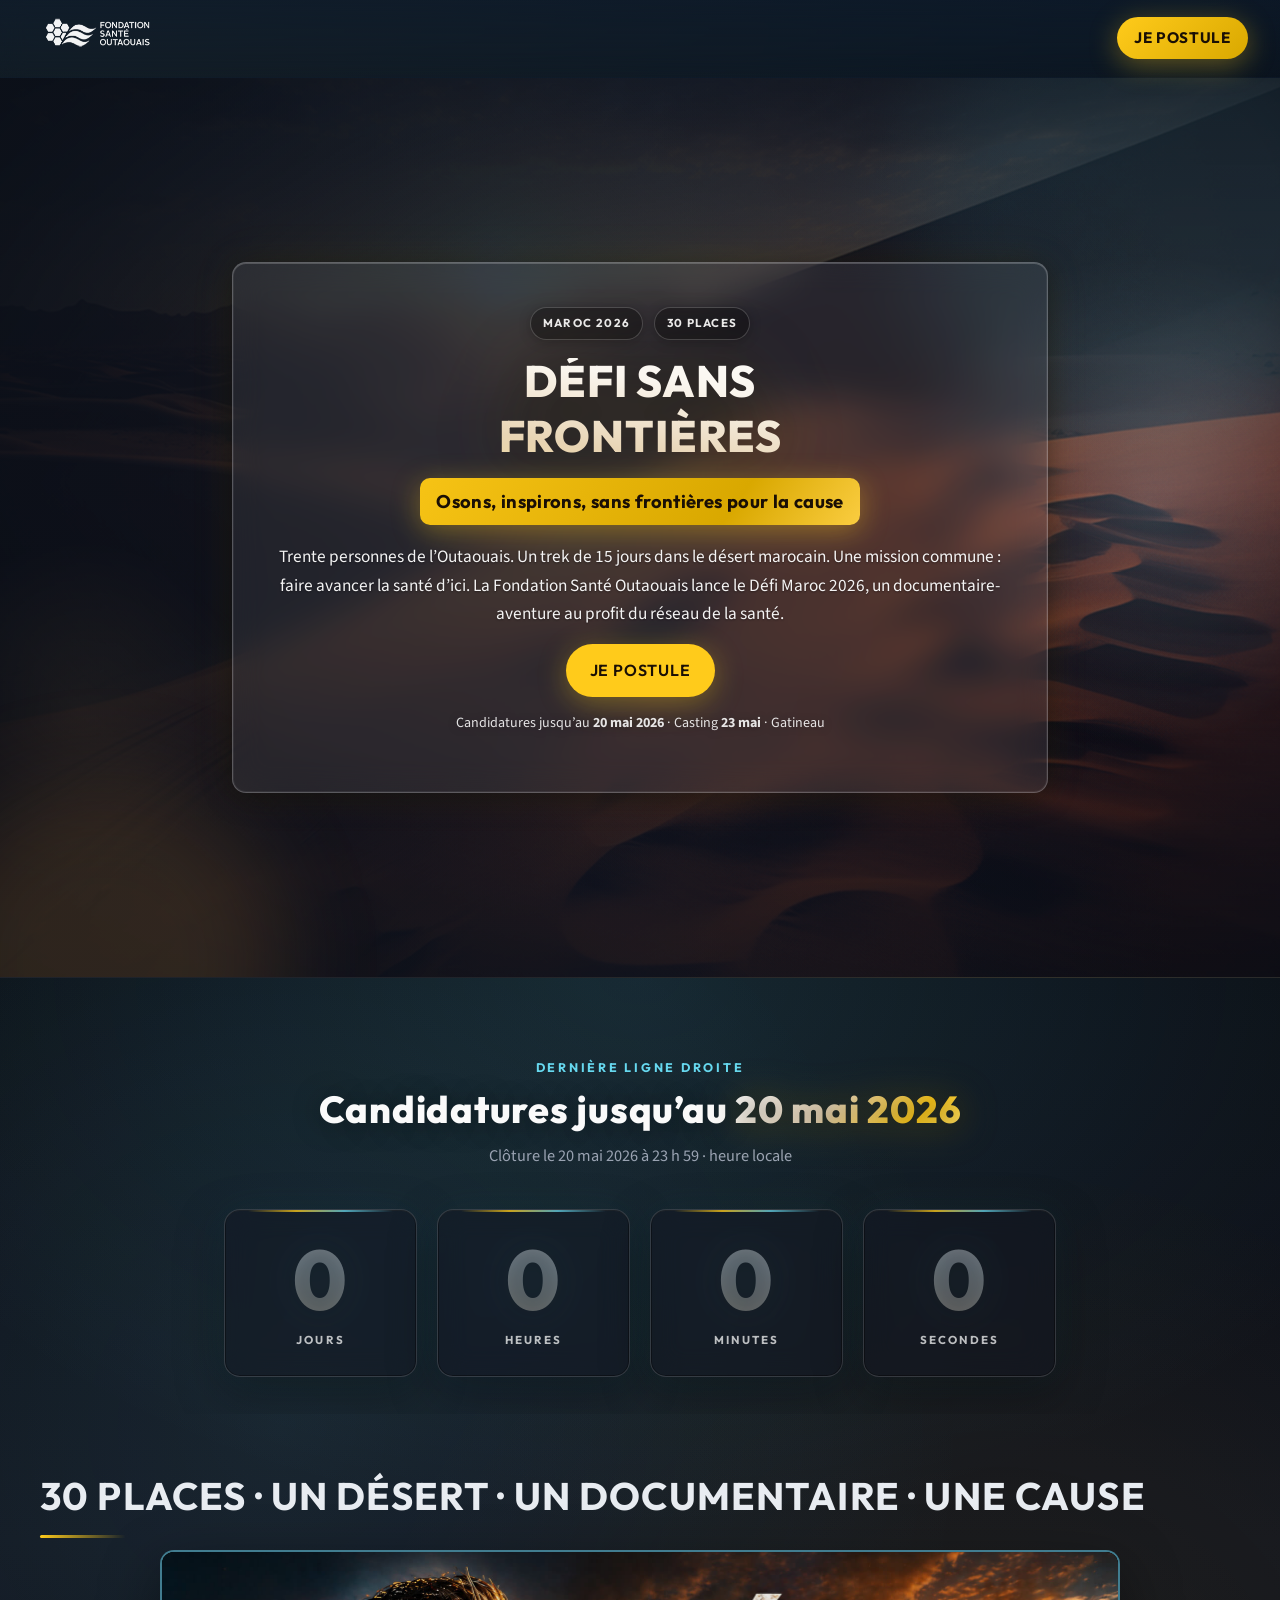
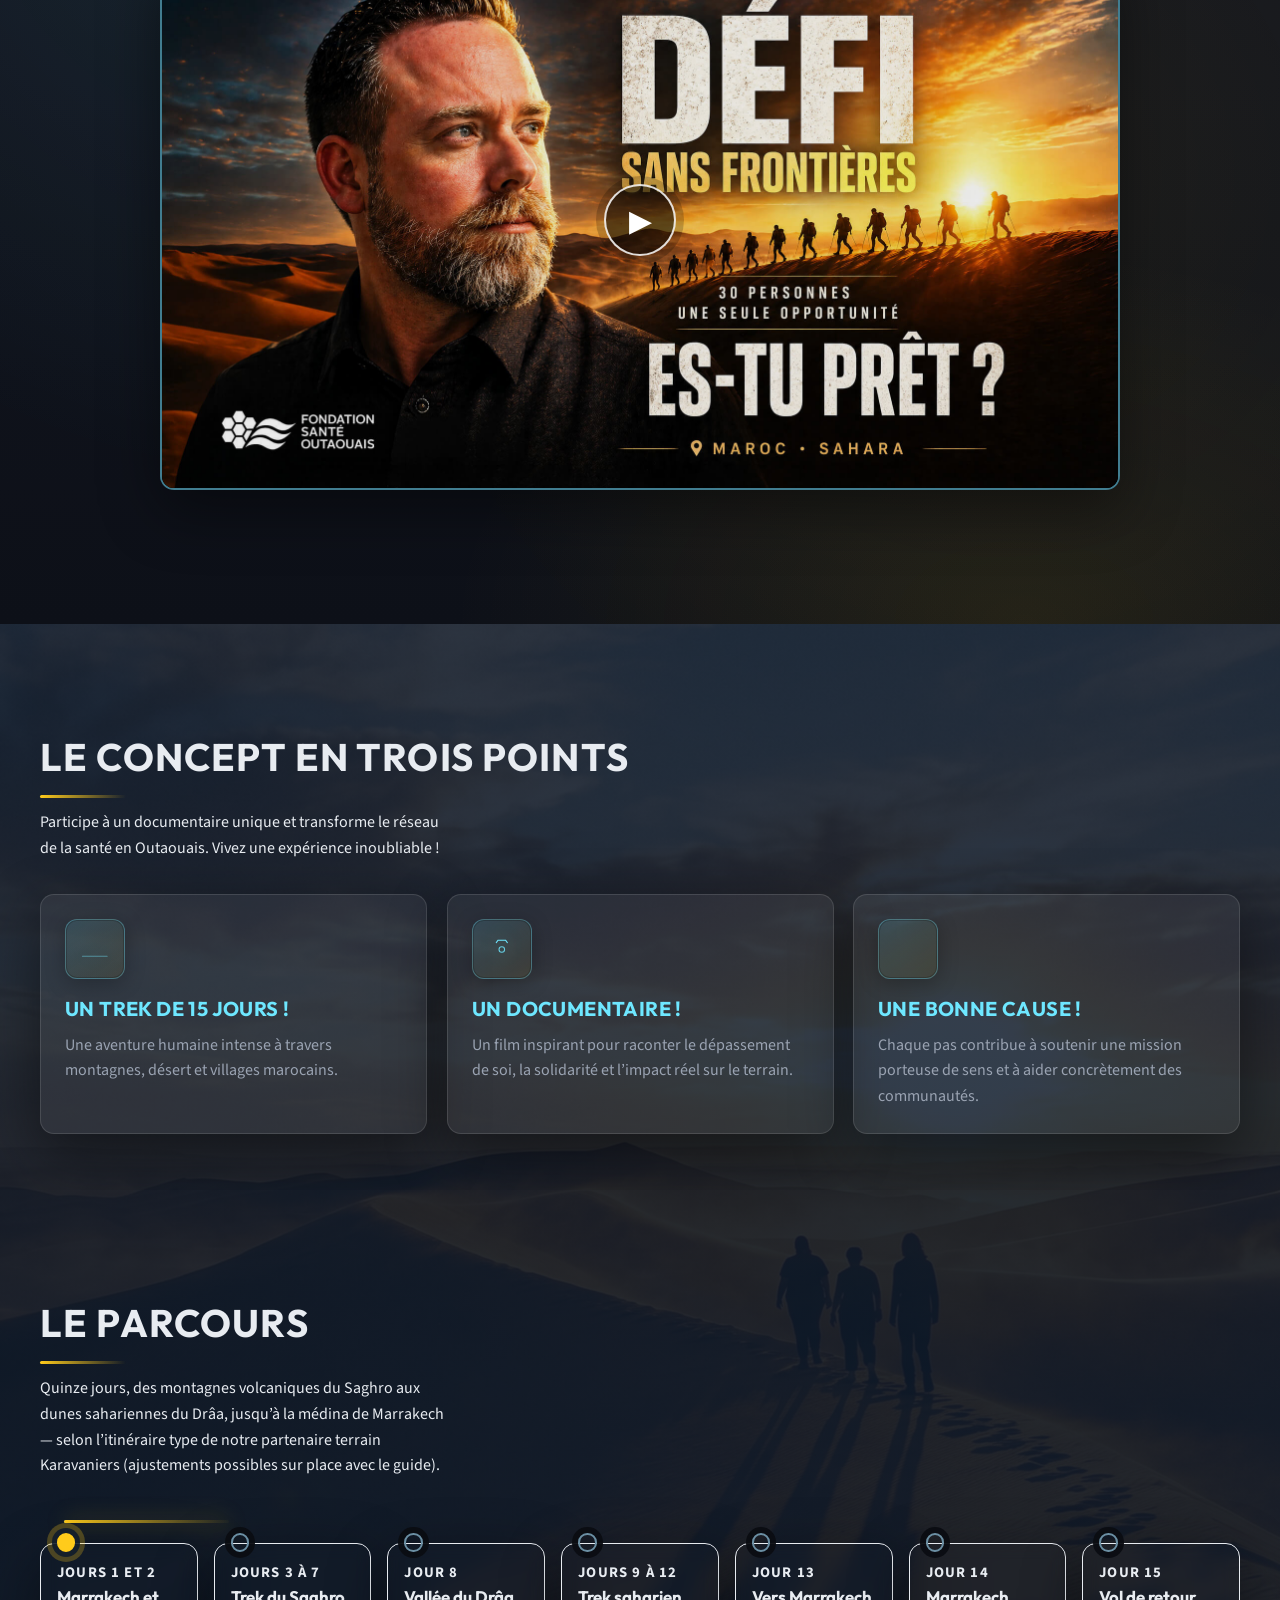
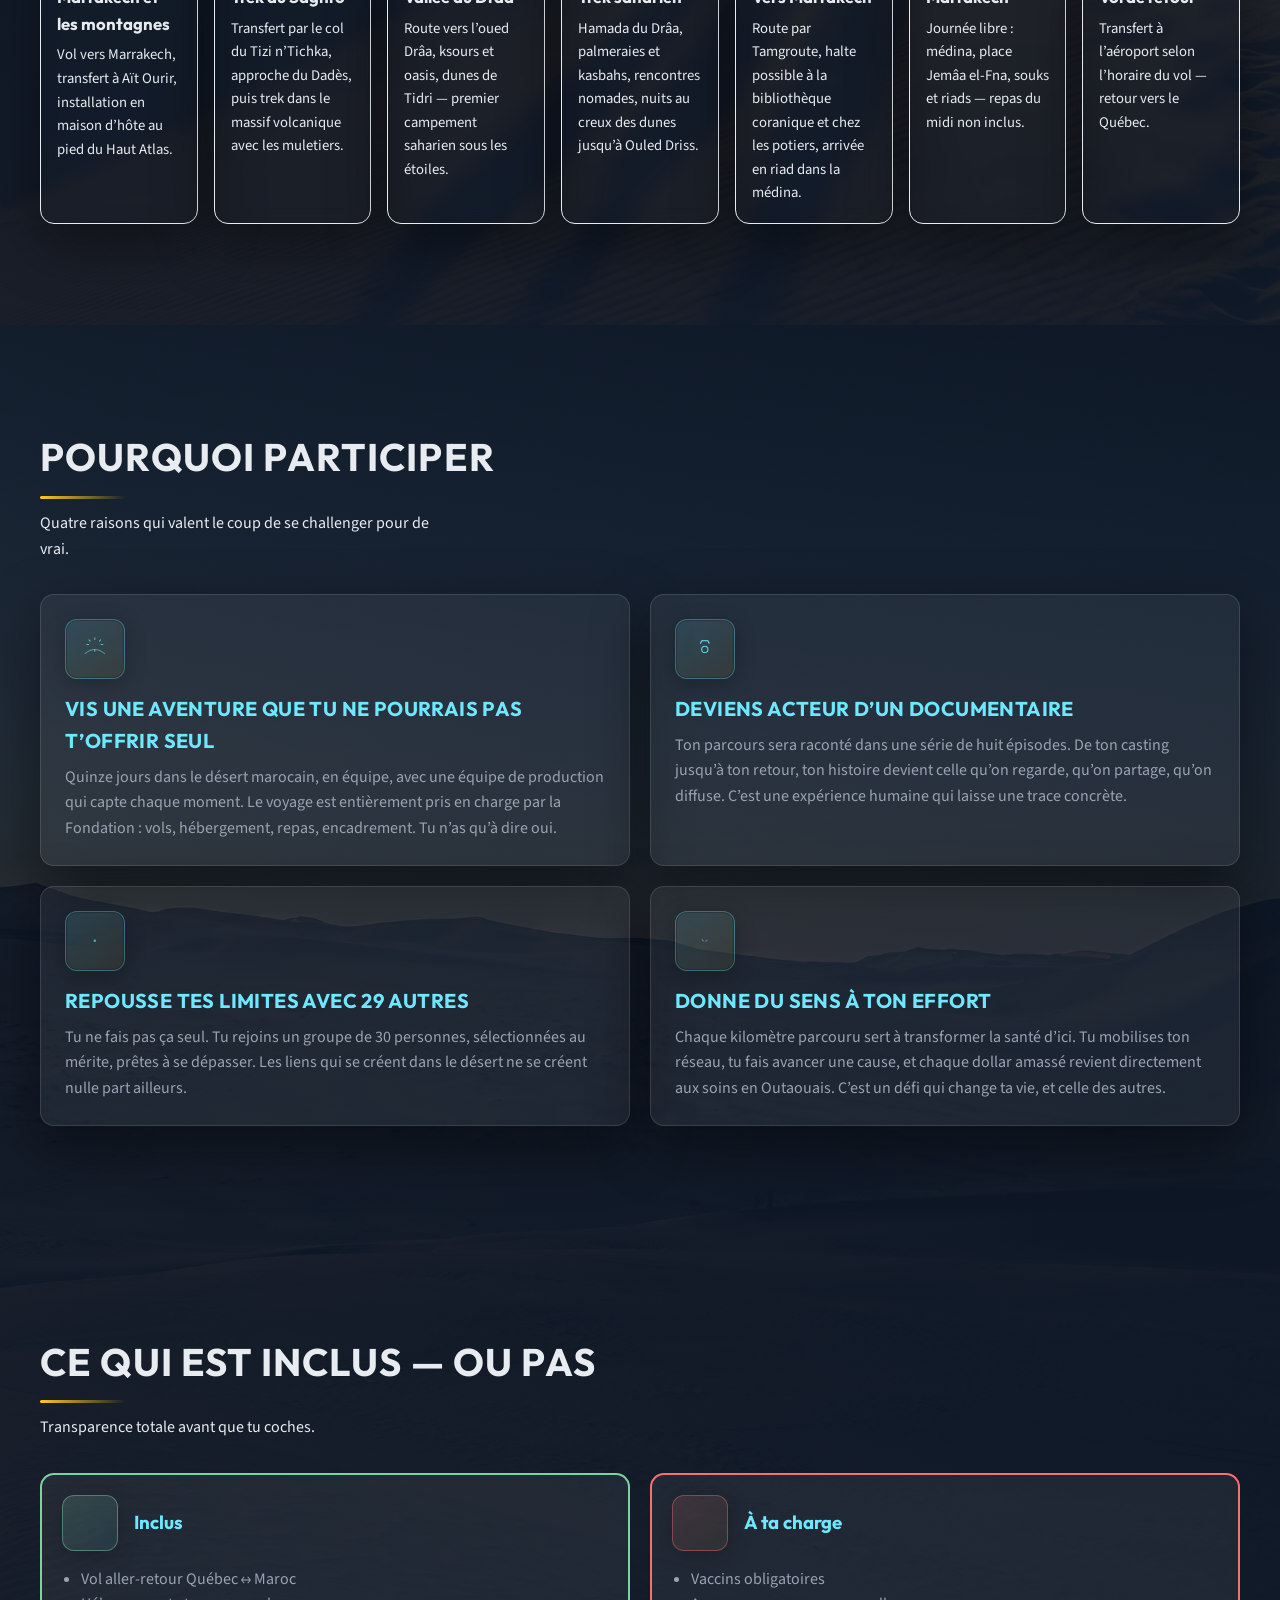
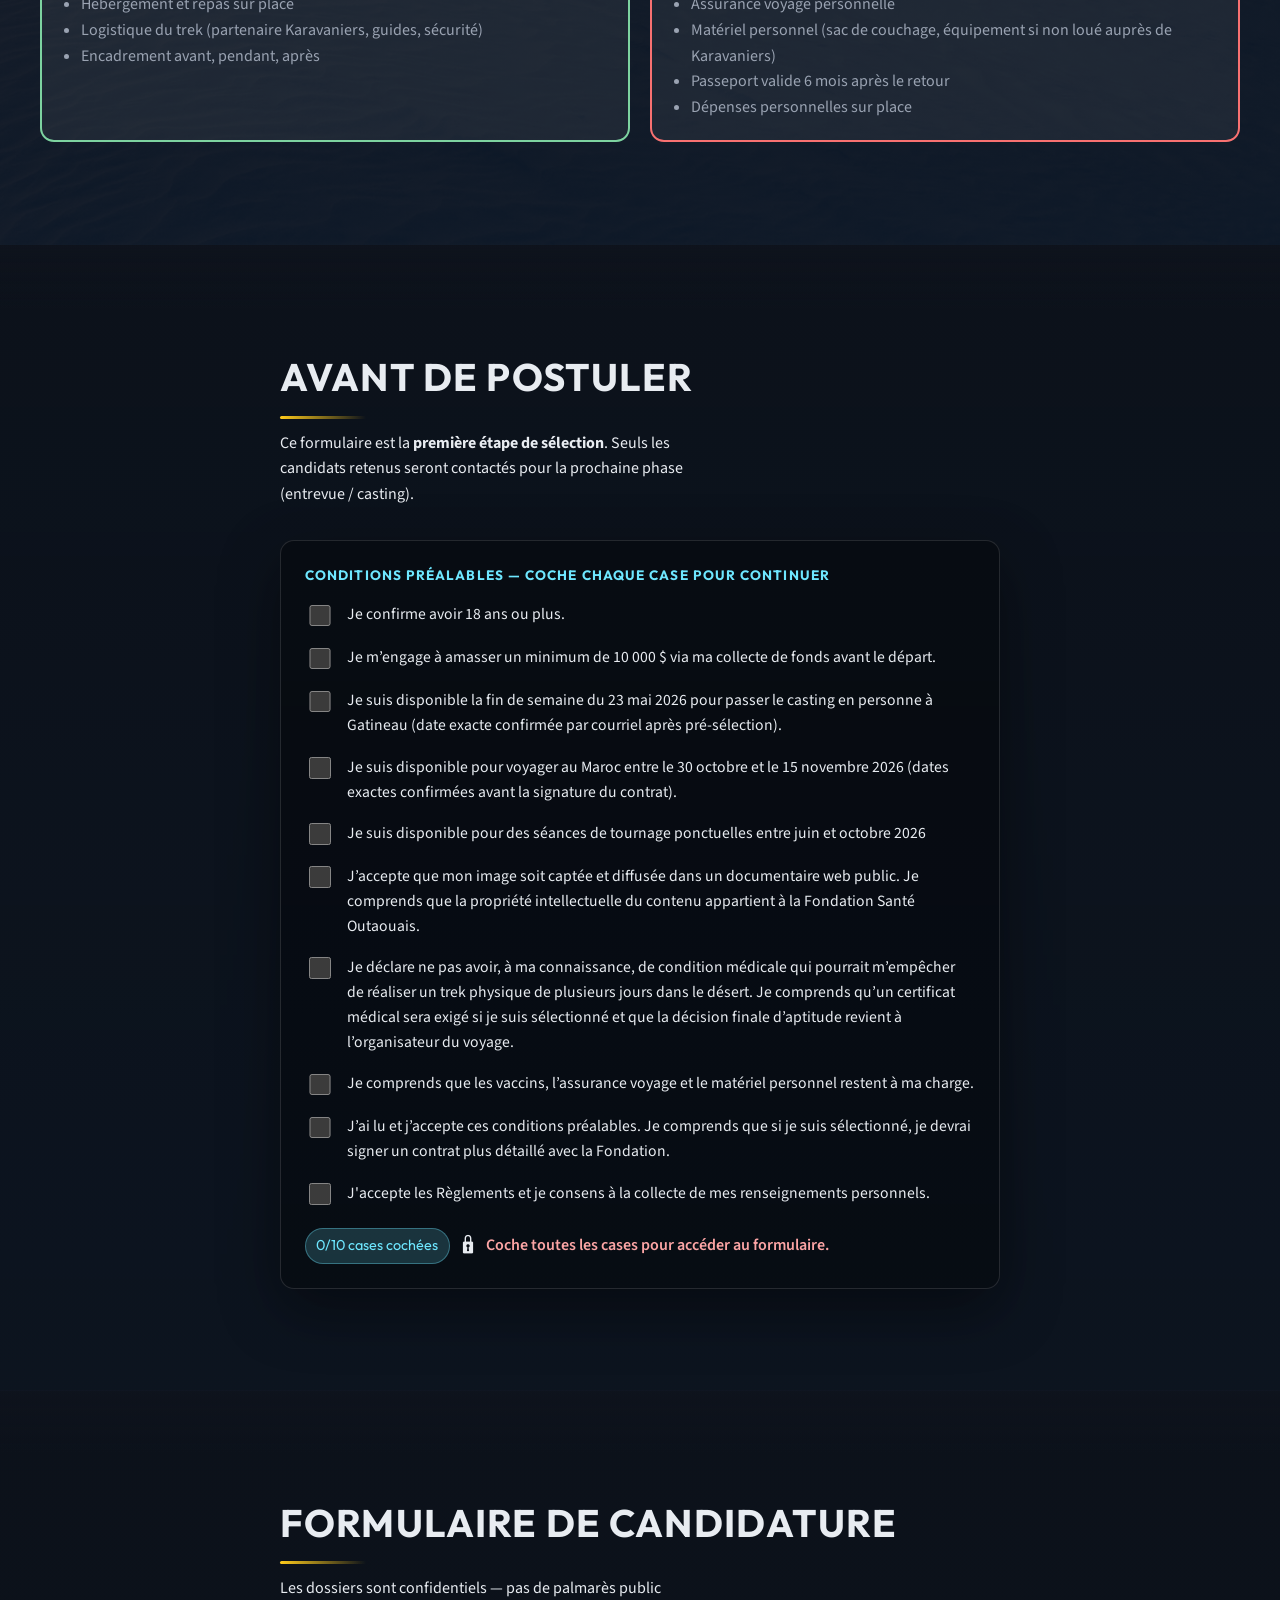
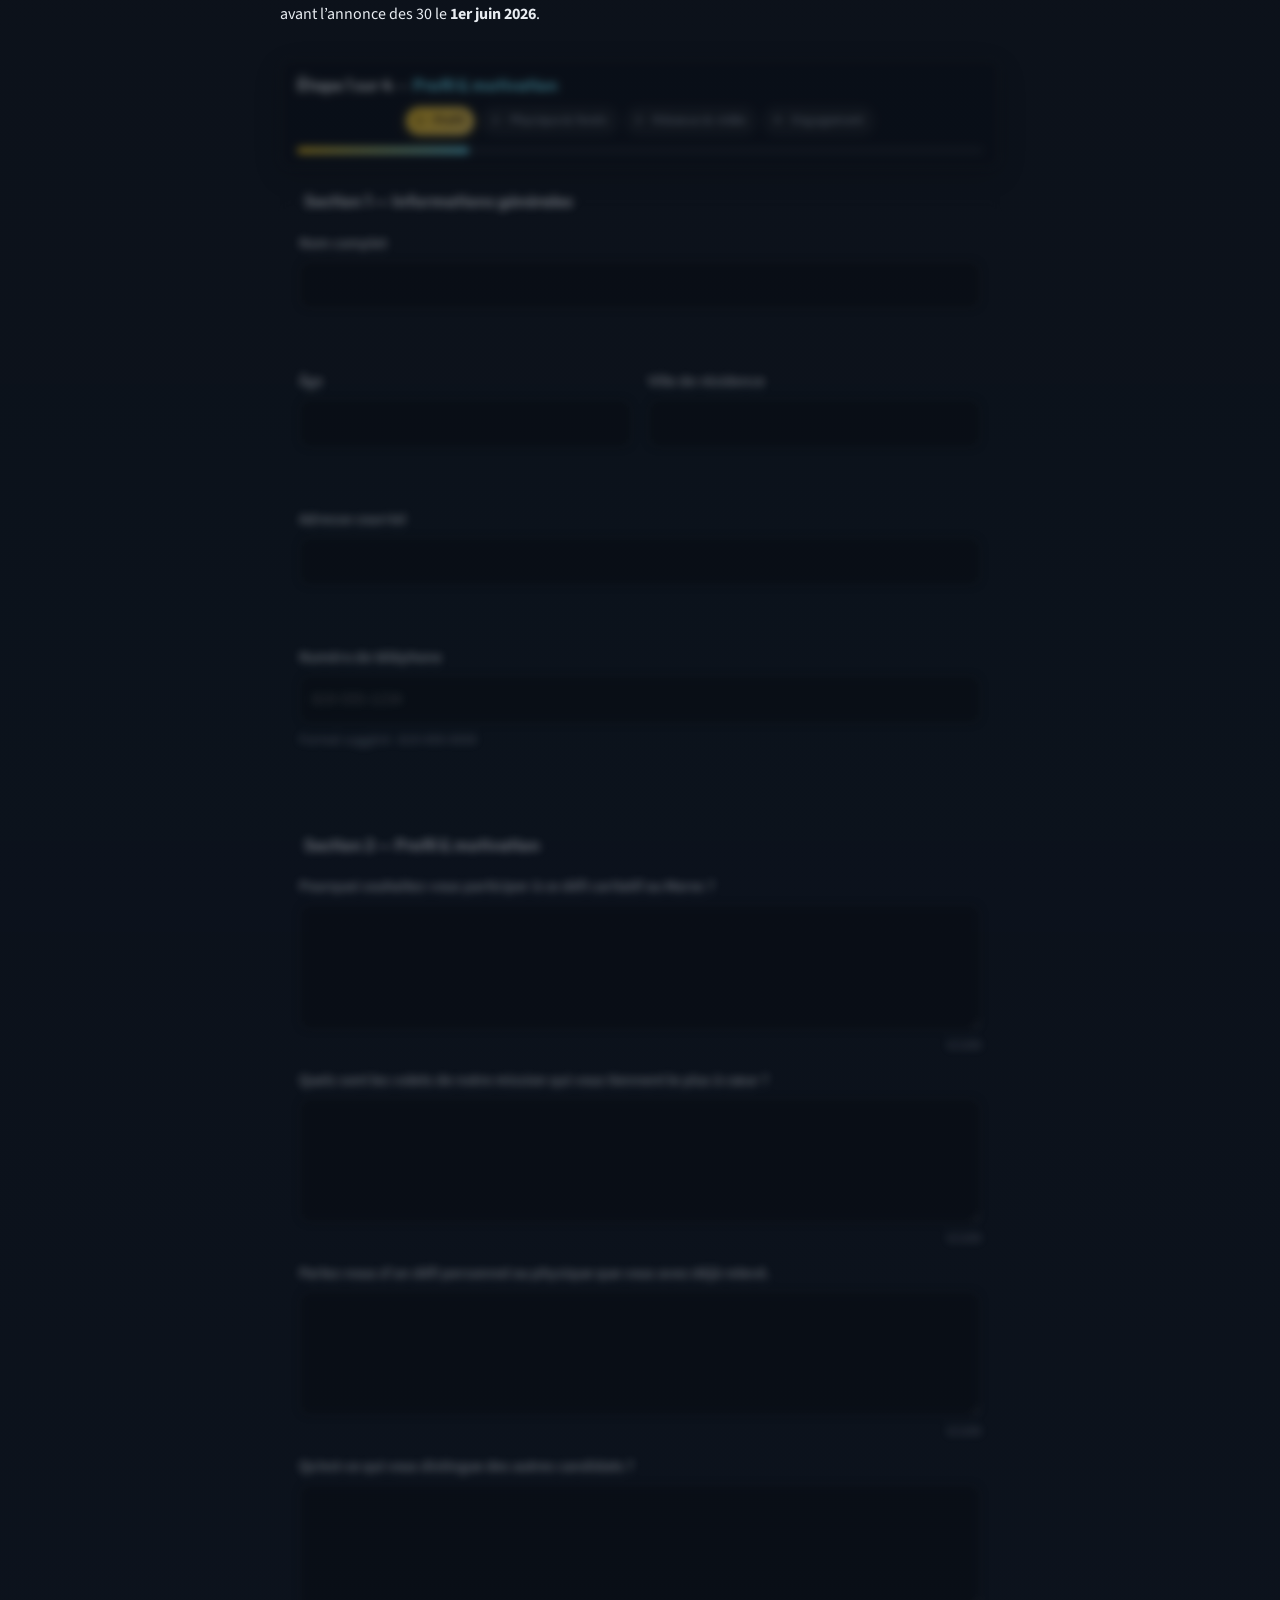
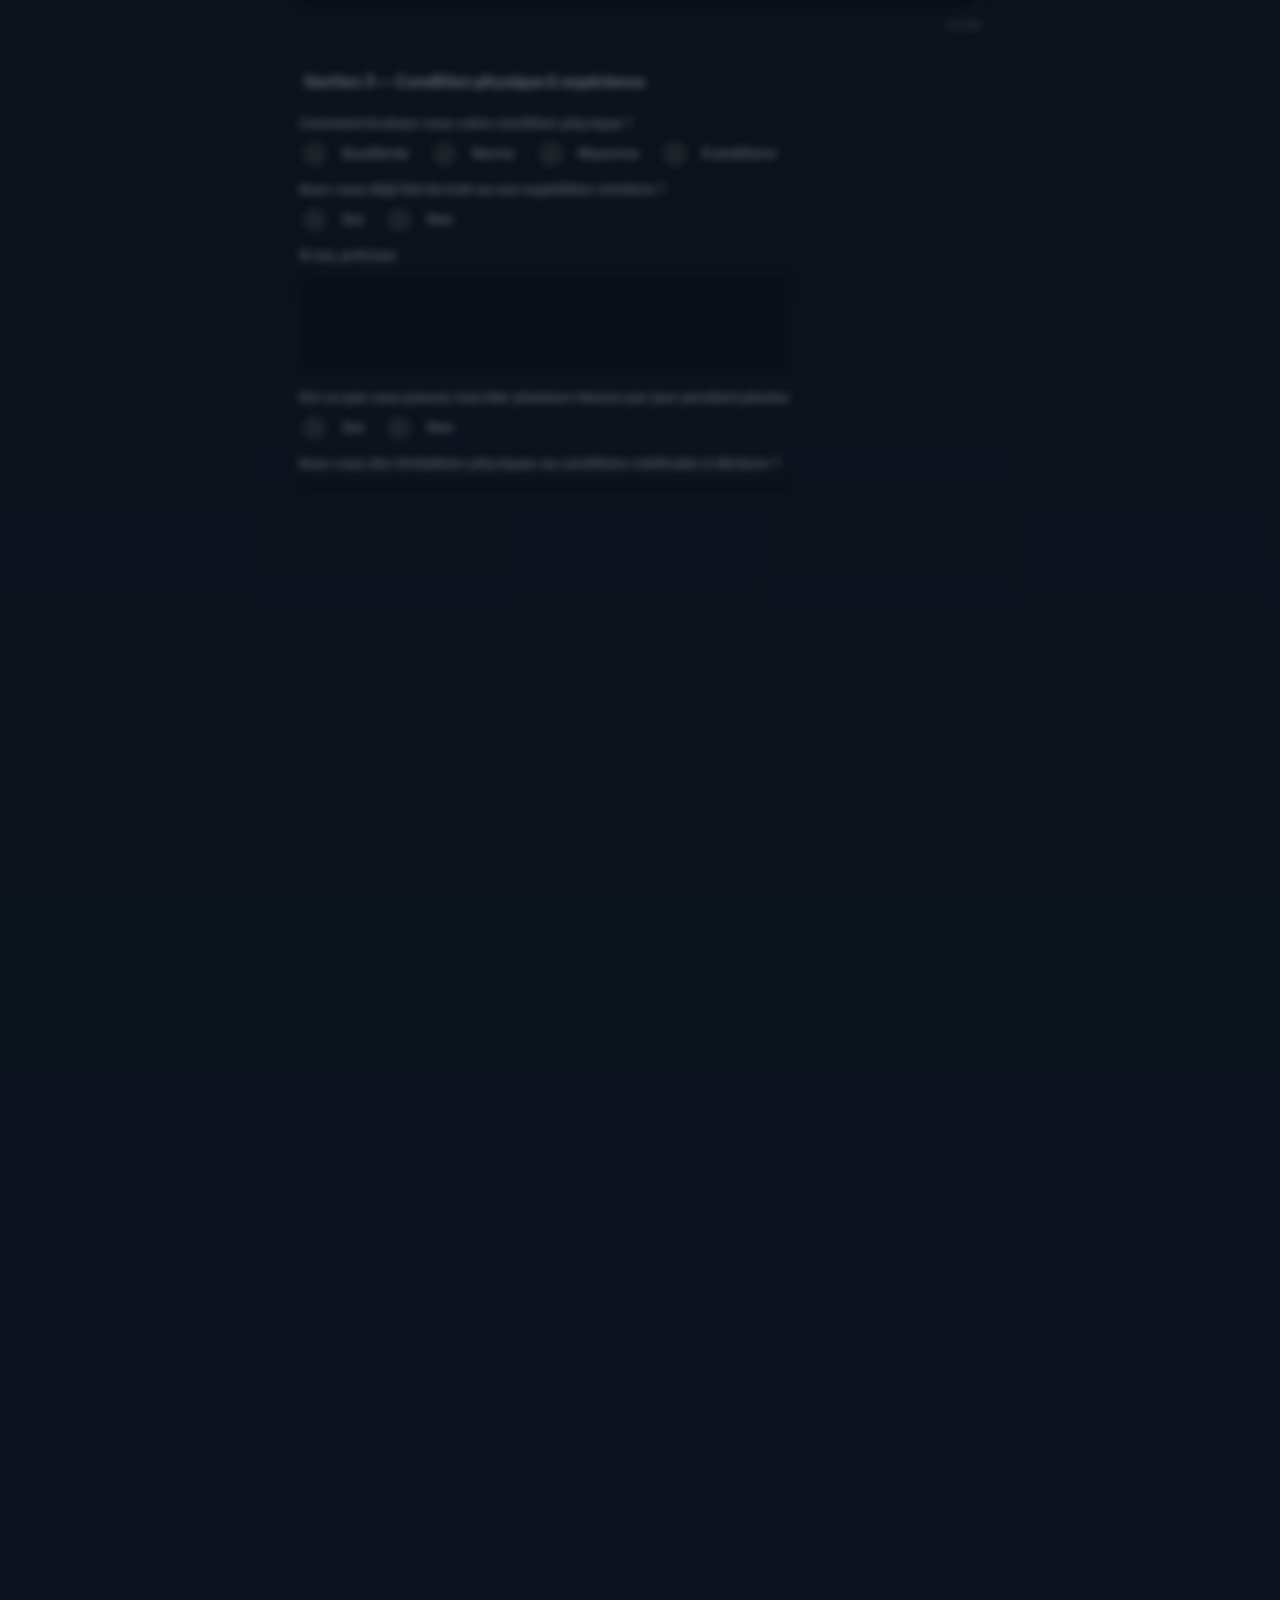
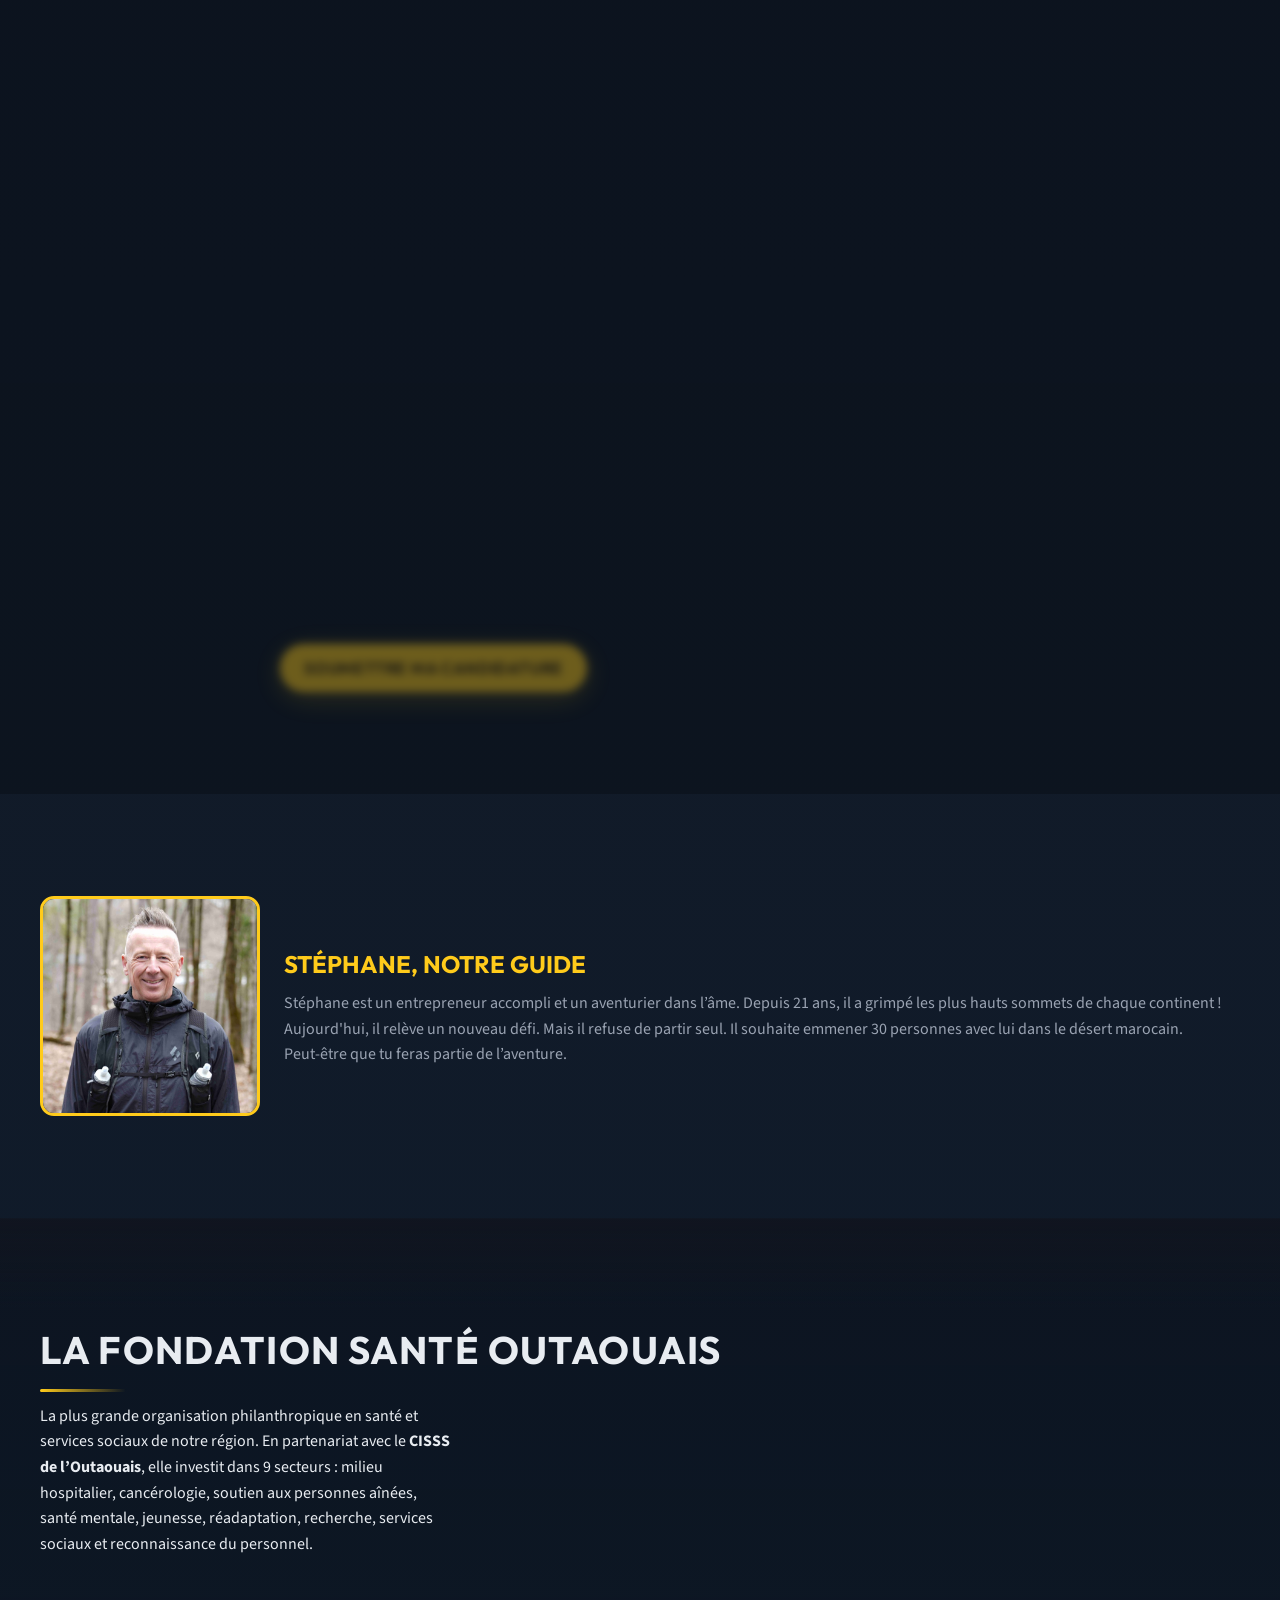
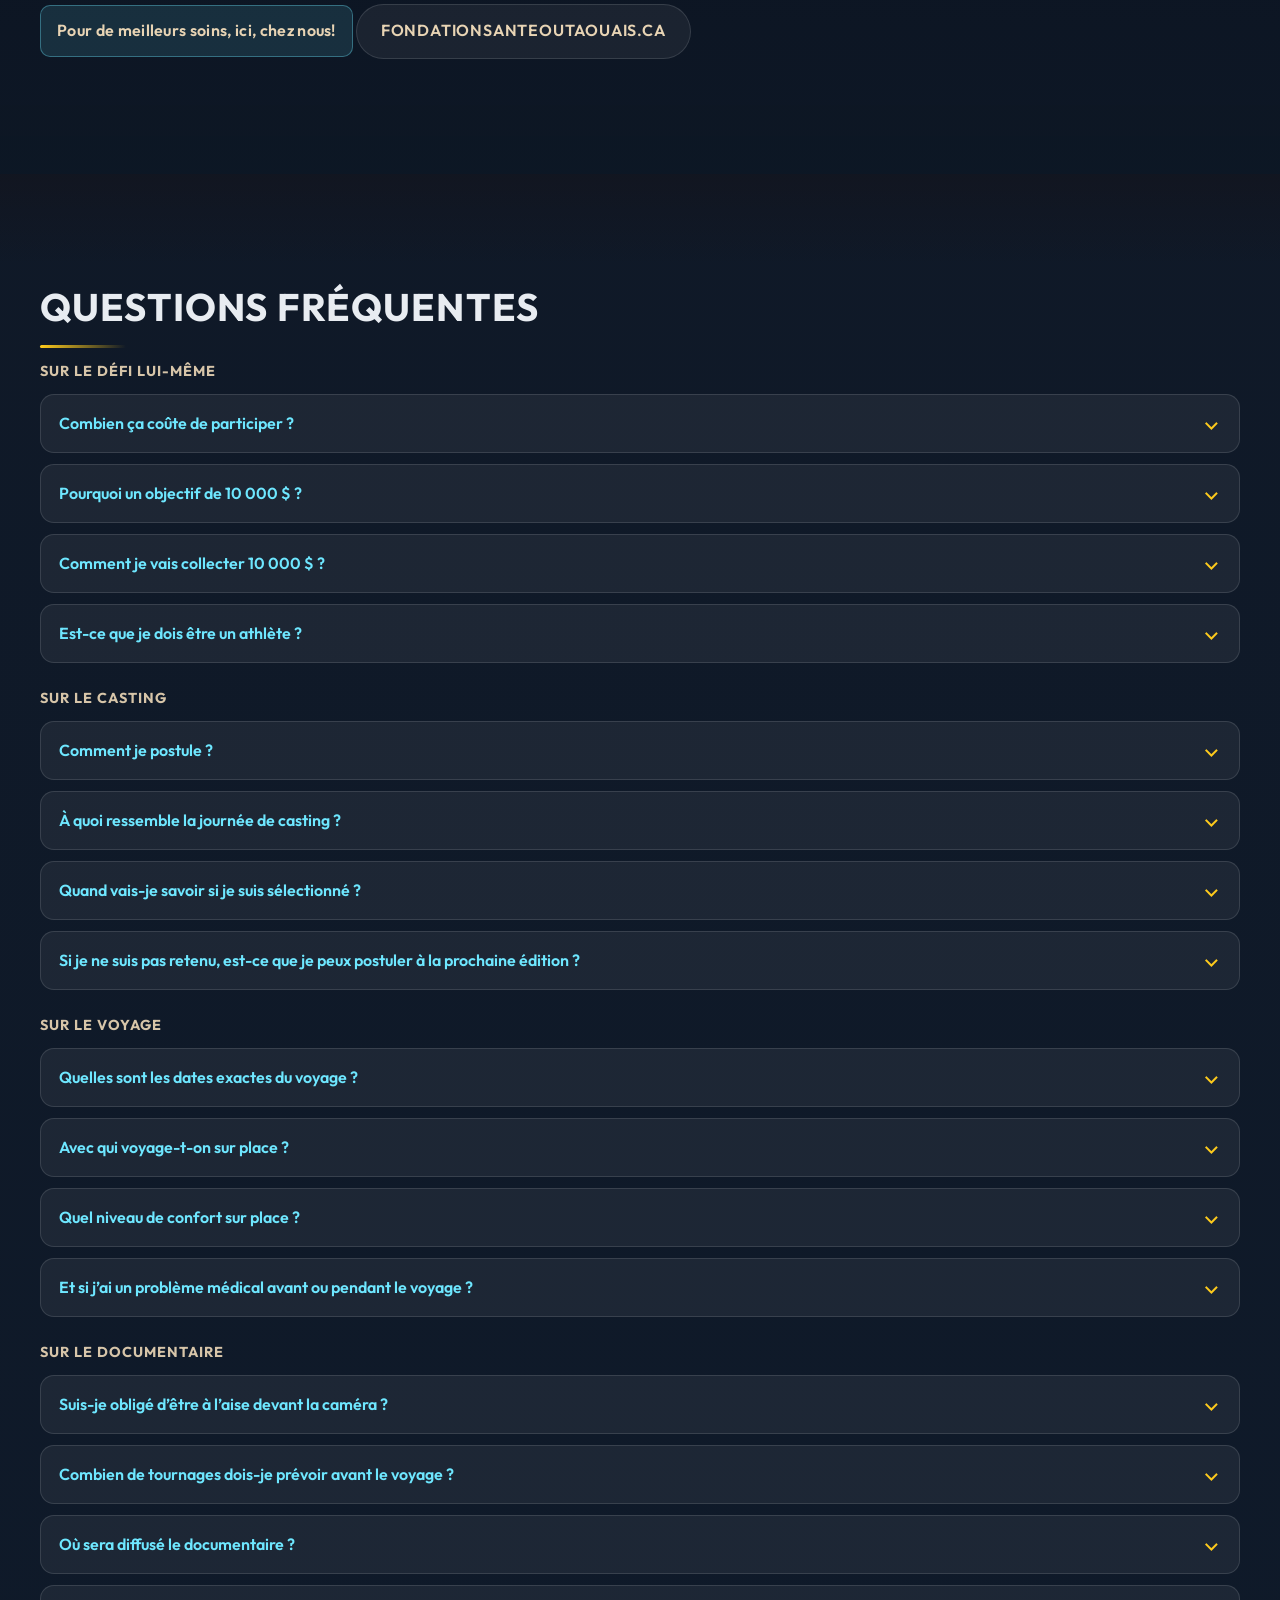
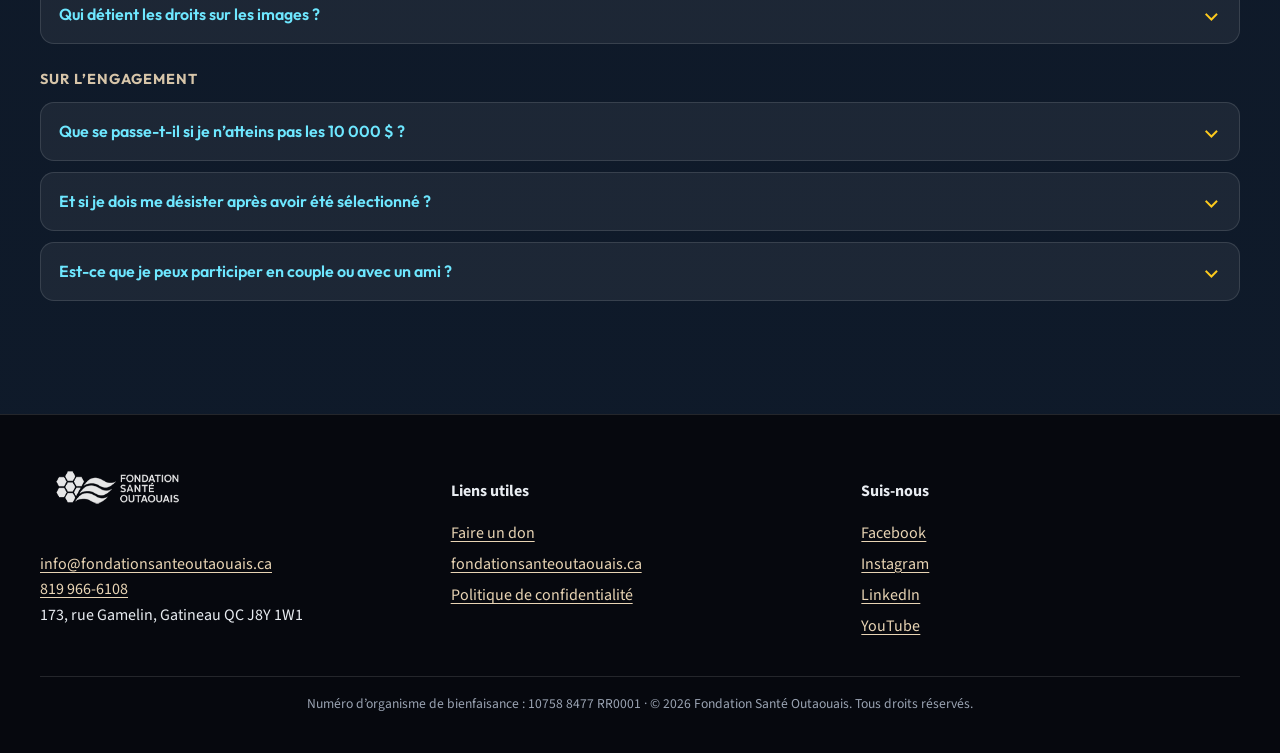
==== defi-sans-frontieres/index.html @ c814cd40 "Désactiver Web3Forms en prod ; ajouter script Google Apps Script et envoi iframe. Web3Forms bloque f" ====
<!DOCTYPE html>
<html lang="fr-CA" class="no-js">
  <head>
    <meta charset="UTF-8" />
    <meta name="viewport" content="width=device-width, initial-scale=1.0" />
    <!-- URL absolue page merci (FormSubmit _next). Sur GitHub Pages la landing est dans defi-sans-frontieres/. Domaine custom : adapter le chemin. -->
    <meta
      name="dsf-merci-page"
      content="https://fso.defisansfrontieres.ca/merci.html"
    />
    <!--
      Uploadcare : remplace YOUR_UPLOADCARE_PUBLIC_KEY par ta clé publique (app.uploadcare.com → ton projet → API keys → Public key).
      Pour un test rapide, tu peux temporairement utiliser la clé démo : demopublickey
    -->
    <meta name="uploadcare-public-key" content="4f2fe31ce78d1ca1fa92" />
    <!-- Si le sous-domaine *.ucarecd.net ne s’ouvre pas (NXDOMAIN), forcer ucarecdn.com pour les nouveaux uploads — doc https://uploadcare.com/docs/delivery/cdn/ — mettre content="disabled" pour le défaut Uploadcare -->
    <meta name="uploadcare-cdn-base" content="https://ucarecdn.com" />
    <!-- OBLIGATOIRE en prod : URL Basin (https://usebasin.com/f/…) OU Google Apps Script (voir scripts/google-apps-script-form-mailer.gs). Web3Forms bloque fso.defisansfrontieres.ca. -->
    <meta name="dsf-form-endpoint" content="" />
    <meta name="web3forms-access-key" content="ab04556d-21de-40a8-aab0-5e0f9cc15a0f" />
    <title>Défi Sans Frontières — Maroc 2026 | Fondation Santé Outaouais</title>
    <meta
      name="description"
      content="30 personnes. 10 jours dans le désert marocain. Un documentaire. Une cause : la santé en Outaouais. Postule avant le 20 mai 2026."
    />
    <link rel="canonical" href="https://fso.defisansfrontieres.ca/" />
    <meta property="og:title" content="Défi Sans Frontières — Maroc 2026" />
    <meta
      property="og:description"
      content="30 personnes. 10 jours dans le désert marocain. Un documentaire. Une cause : la santé en Outaouais. Postule avant le 20 mai 2026."
    />
    <meta property="og:type" content="website" />
    <meta property="og:locale" content="fr_CA" />
    <meta
      property="og:image"
      content="https://images.unsplash.com/photo-1509316785289-025f5f84635b?auto=format&amp;fit=crop&amp;w=1200&amp;h=630&amp;q=80"
    />
    <meta name="twitter:card" content="summary_large_image" />
    <meta name="twitter:title" content="Défi Sans Frontières — Maroc 2026" />
    <meta
      name="twitter:description"
      content="30 personnes. 10 jours dans le désert marocain. Un documentaire. Une cause : la santé en Outaouais."
    />
    <!-- TODO FSO : remplacer og:image par visuel brandé 1200×630 hébergé sur le domaine FSO -->
    <link rel="preconnect" href="https://fonts.googleapis.com" />
    <link rel="preconnect" href="https://fonts.gstatic.com" crossorigin />
    <link
      href="https://fonts.googleapis.com/css2?family=Outfit:wght@600;700;800&family=Source+Sans+3:wght@400;600;700&display=swap"
      rel="stylesheet"
    />
    <link rel="stylesheet" href="assets/css/variables.css" />
    <link rel="stylesheet" href="assets/css/main.css" />
    <!--
      VARIANTES A/B — H1 + baseline (non affichées)
      A) H1 « DÉFI SANS FRONTIÈRES » + baseline jaune « Osons, inspirons, sans frontières pour la cause » (retenu)
      B) H1 « DÉFI SANS FRONTIÈRES » + baseline « Joue dans le documentaire. Change la santé en Outaouais. »
      C) H1 « 30 PLACES · MAROC » + baseline « Une aventure filmée pour la FSO »
    -->
  </head>
  <body class="dsf-landing">
    <script>
      document.documentElement.classList.remove("no-js");
    </script>
    <a class="dsf-skip" href="#contenu-principal">Aller au contenu principal</a>

    <div class="dsf-noscript">
      <noscript
        >Sans JavaScript, tu peux quand même postuler : coche tous les engagements puis remplis le formulaire. Pour
        l’expérience complète (verrouillage visuel), active JavaScript.</noscript
      >
    </div>

    <header class="dsf-header">
      <div class="dsf-header__brand">
        <a href="https://fondationsanteoutaouais.ca/" class="dsf-header__brand-link" aria-label="Aller au site Fondation Santé Outaouais">
          <img
            class="dsf-header__logo"
            src="assets/img/logo123.png"
            width="200"
            height="48"
            alt="Fondation Santé Outaouais"
          />
        </a>
      </div>
      <a class="dsf-header__cta" href="#filtres" data-dsf-cta="header_postule">Je postule</a>
    </header>

    <main id="contenu-principal">
      <!-- SECTION 1 — HERO -->
      <section class="dsf-hero" aria-labelledby="dsf-h1">
        <div class="dsf-hero__bg"></div>
        <div class="dsf-hero__scrim" aria-hidden="true"></div>
        <div class="dsf-hero__layer dsf-hero__layer--one" aria-hidden="true"></div>
        <div class="dsf-hero__layer dsf-hero__layer--two" aria-hidden="true"></div>
        <div class="dsf-hero__inner">
          <div class="dsf-hero__card">
            <p class="dsf-hero__eyebrow">
              <span class="dsf-hero__chip">Maroc 2026</span>
              <span class="dsf-hero__chip">30 places</span>
            </p>
            <h1 id="dsf-h1" class="dsf-hero__h1">
              <span class="dsf-hero__h1-line">Défi sans</span>
              <span class="dsf-hero__h1-line">frontières</span>
            </h1>
            <p class="dsf-hero__baseline">
              <span class="dsf-hero__baseline-pill">
                <span class="dsf-hero__baseline-pill-text">Osons, inspirons, sans frontières pour la cause</span>
              </span>
            </p>
            <p class="dsf-hero__story">
              Trente personnes de l’Outaouais. Un trek de 15 jours dans le désert marocain. Une mission commune : faire
              avancer la santé d’ici. La Fondation Santé Outaouais lance le Défi Maroc 2026, un documentaire-aventure au
              profit du réseau de la santé.
            </p>
            <p class="dsf-hero__cta">
              <a class="dsf-btn dsf-btn--primary" href="#filtres" data-dsf-cta="hero_postule">Je postule</a>
            </p>
            <p class="dsf-hero__meta">
              Candidatures jusqu’au <strong>20 mai 2026</strong> · Casting <strong>23 mai</strong> · Gatineau
              <!-- À VALIDER CLIENT : lieu exact -->
            </p>
          </div>
        </div>
      </section>

      <!-- SECTION 2 — Compte à rebours puis vidéo (même fond partagé) -->
      <div class="dsf-video-countdown-wrap">
        <div class="dsf-countdown__ambient" aria-hidden="true"></div>

        <!-- Compte à rebours candidatures -->
        <section id="compte-rebours" class="dsf-countdown" aria-labelledby="titre-compte-rebours">
          <div class="dsf-container">
            <p class="dsf-countdown__eyebrow">Dernière ligne droite</p>
            <h2 id="titre-compte-rebours" class="dsf-countdown__title">
              Candidatures jusqu’au <span class="dsf-countdown__title-strong">20 mai 2026</span>
            </h2>
            <p class="dsf-countdown__note">Clôture le 20 mai 2026 à 23 h 59 · heure locale</p>
            <div
              id="dsf-countdown"
              class="dsf-countdown__grid"
              role="timer"
              aria-live="polite"
              aria-atomic="true"
              aria-label="Temps restant avant la clôture des candidatures"
            >
              <div class="dsf-countdown__unit">
                <span class="dsf-countdown__value" id="dsf-cd-days">—</span>
                <span class="dsf-countdown__label">Jours</span>
              </div>
              <div class="dsf-countdown__unit">
                <span class="dsf-countdown__value" id="dsf-cd-hours">—</span>
                <span class="dsf-countdown__label">Heures</span>
              </div>
              <div class="dsf-countdown__unit">
                <span class="dsf-countdown__value" id="dsf-cd-minutes">—</span>
                <span class="dsf-countdown__label">Minutes</span>
              </div>
              <div class="dsf-countdown__unit">
                <span class="dsf-countdown__value" id="dsf-cd-seconds">—</span>
                <span class="dsf-countdown__label">Secondes</span>
              </div>
            </div>
          </div>
        </section>

        <section id="video" class="dsf-section dsf-section--alt" aria-labelledby="titre-video">
          <div class="dsf-container">
            <h2 id="titre-video" class="dsf-section__title">30 places · Un désert · Un documentaire · Une cause</h2>
            <div class="dsf-video">
              <div
                class="dsf-video__frame dsf-video__frame--cover"
                data-video-embed="https://vimeo.com/1189769204?share=copy&fl=sv&fe=ci"
                data-video-title="Vidéo de présentation — Défi Sans Frontières Maroc 2026"
              >
                <!-- data-video-embed : URL d’intégration (/embed/…) OU lien youtube.com/watch?v=… / youtu.be/… (converti automatiquement) -->
                <button class="dsf-video__cover" type="button" id="dsf-video-play" aria-label="Lire la vidéo de présentation">
                  <img
                    class="dsf-video__thumb"
                    src="assets/img/Video-thumbnail.jpg"
                    alt="Aperçu vidéo — Défi Sans Frontières Maroc 2026"
                    loading="lazy"
                  />
                  <span class="dsf-video__play" aria-hidden="true">▶</span>
                </button>
              </div>
              <p class="dsf-section__lead" style="margin-top: 0.75rem"></p>
            </div>
          </div>
        </section>
      </div>

      <!-- SECTIONS 3–4 — CONCEPT + PARCOURS (fond photo unique sur le conteneur, sans coupure) -->
      <div class="dsf-concept-parcours-wrap">
      <section id="concept" class="dsf-section" aria-labelledby="titre-concept">
        <div class="dsf-container">
          <h2 id="titre-concept" class="dsf-section__title">Le concept en trois points</h2>
          <p class="dsf-section__lead">
            Participe à un documentaire unique et transforme le réseau de la santé en Outaouais. Vivez une expérience
            inoubliable !
          </p>
          <div class="dsf-grid dsf-grid--3">
            <article class="dsf-card">
              <div class="dsf-card__icon-wrap" aria-hidden="true">
                <svg class="dsf-icon-svg" viewBox="0 0 48 48" fill="none" xmlns="http://www.w3.org/2000/svg" focusable="false">
                  <path class="dsf-icon-path dsf-icon-path--draw" pathLength="100" d="M6 36 L18 14 L26 22 L34 10 L42 36" />
                  <path class="dsf-icon-path" d="M4 36 H44" opacity="0.45" />
                </svg>
              </div>
              <h3 class="dsf-card__title">Un trek de 15 jours !</h3>
              <p>Une aventure humaine intense à travers montagnes, désert et villages marocains.</p>
            </article>
            <article class="dsf-card">
              <div class="dsf-card__icon-wrap" aria-hidden="true">
                <svg class="dsf-icon-svg" viewBox="0 0 48 48" fill="none" xmlns="http://www.w3.org/2000/svg" focusable="false">
                  <rect class="dsf-icon-path dsf-icon-path--draw" pathLength="100" x="11" y="14" width="26" height="22" rx="3" fill="none" />
                  <path class="dsf-icon-path" d="M15 14 L18 10 H30 L33 14" />
                  <circle class="dsf-icon-path" cx="24" cy="25" r="4.5" opacity="0.85" fill="none" />
                </svg>
              </div>
              <h3 class="dsf-card__title">Un documentaire !</h3>
              <p>
                Un film inspirant pour raconter le dépassement de soi, la solidarité et l’impact réel sur le terrain.
              </p>
            </article>
            <article class="dsf-card">
              <div class="dsf-card__icon-wrap" aria-hidden="true">
                <svg class="dsf-icon-svg" viewBox="0 0 48 48" fill="none" xmlns="http://www.w3.org/2000/svg" focusable="false">
                  <path
                    class="dsf-icon-path dsf-icon-path--draw"
                    pathLength="100"
                    d="M24 40 C10 30 8 20 17 14 C21 11 24 14 24 14 C24 14 27 11 31 14 C40 20 38 30 24 40 Z"
                  />
                </svg>
              </div>
              <h3 class="dsf-card__title">Une bonne cause !</h3>
              <p>
                Chaque pas contribue à soutenir une mission porteuse de sens et à aider concrètement des communautés.
              </p>
            </article>
          </div>
        </div>
      </section>

      <!-- SECTION 4 — PARCOURS -->
      <section id="parcours" class="dsf-section dsf-section--alt" aria-labelledby="titre-parcours">
        <div class="dsf-container">
          <h2 id="titre-parcours" class="dsf-section__title">Le parcours</h2>
          <p class="dsf-section__lead">
            Quinze jours, des montagnes volcaniques du Saghro aux dunes sahariennes du Drâa, jusqu’à la médina de Marrakech — selon
            l’itinéraire type de notre partenaire terrain Karavaniers (ajustements possibles sur place avec le guide).
          </p>
          <div class="dsf-timeline dsf-timeline--dynamic">
            <article
              class="dsf-phase dsf-phase--current"
              data-parcours-key="jour1"
              role="button"
              tabindex="0"
              aria-haspopup="dialog"
              aria-controls="dsf-parcours-modal"
            >
              <div class="dsf-phase__dot" aria-hidden="true"></div>
              <p class="dsf-phase__label">Jours 1 et 2</p>
              <h3>Marrakech et les montagnes</h3>
              <p>Vol vers Marrakech, transfert à Aït Ourir, installation en maison d’hôte au pied du Haut Atlas.</p>
            </article>
            <article
              class="dsf-phase"
              data-parcours-key="jours2a5"
              role="button"
              tabindex="0"
              aria-haspopup="dialog"
              aria-controls="dsf-parcours-modal"
            >
              <div class="dsf-phase__dot" aria-hidden="true"></div>
              <p class="dsf-phase__label">Jours 3 à 7</p>
              <h3>Trek du Saghro</h3>
              <p>
                Transfert par le col du Tizi n’Tichka, approche du Dadès, puis trek dans le massif volcanique avec les muletiers.
              </p>
            </article>
            <article
              class="dsf-phase"
              data-parcours-key="jour6"
              role="button"
              tabindex="0"
              aria-haspopup="dialog"
              aria-controls="dsf-parcours-modal"
            >
              <div class="dsf-phase__dot" aria-hidden="true"></div>
              <p class="dsf-phase__label">Jour 8</p>
              <h3>Vallée du Drâa</h3>
              <p>Route vers l’oued Drâa, ksours et oasis, dunes de Tidri — premier campement saharien sous les étoiles.</p>
            </article>
            <article
              class="dsf-phase"
              data-parcours-key="jours7a11"
              role="button"
              tabindex="0"
              aria-haspopup="dialog"
              aria-controls="dsf-parcours-modal"
            >
              <div class="dsf-phase__dot" aria-hidden="true"></div>
              <p class="dsf-phase__label">Jours 9 à 12</p>
              <h3>Trek saharien</h3>
              <p>Hamada du Drâa, palmeraies et kasbahs, rencontres nomades, nuits au creux des dunes jusqu’à Ouled Driss.</p>
            </article>
            <article
              class="dsf-phase"
              data-parcours-key="jour12"
              role="button"
              tabindex="0"
              aria-haspopup="dialog"
              aria-controls="dsf-parcours-modal"
            >
              <div class="dsf-phase__dot" aria-hidden="true"></div>
              <p class="dsf-phase__label">Jour 13</p>
              <h3>Vers Marrakech</h3>
              <p>Route par Tamgroute, halte possible à la bibliothèque coranique et chez les potiers, arrivée en riad dans la médina.</p>
            </article>
            <article
              class="dsf-phase"
              data-parcours-key="jour13"
              role="button"
              tabindex="0"
              aria-haspopup="dialog"
              aria-controls="dsf-parcours-modal"
            >
              <div class="dsf-phase__dot" aria-hidden="true"></div>
              <p class="dsf-phase__label">Jour 14</p>
              <h3>Marrakech</h3>
              <p>Journée libre : médina, place Jemâa el-Fna, souks et riads — repas du midi non inclus.</p>
            </article>
            <article
              class="dsf-phase"
              data-parcours-key="jour14"
              role="button"
              tabindex="0"
              aria-haspopup="dialog"
              aria-controls="dsf-parcours-modal"
            >
              <div class="dsf-phase__dot" aria-hidden="true"></div>
              <p class="dsf-phase__label">Jour 15</p>
              <h3>Vol de retour</h3>
              <p>Transfert à l’aéroport selon l’horaire du vol — retour vers le Québec.</p>
            </article>
          </div>
        </div>
      </section>

      <dialog id="dsf-parcours-modal" class="dsf-parcours-modal" aria-labelledby="dsf-parcours-modal-title">
        <button class="dsf-parcours-modal__close" type="button" data-parcours-close aria-label="Fermer la fenêtre">
          ✕
        </button>
        <div class="dsf-parcours-modal__label" id="dsf-parcours-modal-label">Parcours</div>
        <h3 class="dsf-parcours-modal__title" id="dsf-parcours-modal-title"></h3>
        <p class="dsf-parcours-modal__lead" id="dsf-parcours-modal-lead"></p>
        <ul class="dsf-parcours-modal__details" id="dsf-parcours-modal-details"></ul>
      </dialog>
      </div>

      <!-- SECTIONS 5–6 — POURQUOI + INCLUS (fond photo unique sur le conteneur, sans coupure) -->
      <div class="dsf-pourquoi-inclus-wrap">
      <!-- SECTION 5 — POURQUOI -->
      <section id="pourquoi" class="dsf-section" aria-labelledby="titre-pourquoi">
        <div class="dsf-container">
          <h2 id="titre-pourquoi" class="dsf-section__title">Pourquoi participer</h2>
          <p class="dsf-section__lead">Quatre raisons qui valent le coup de se challenger pour de vrai.</p>
          <div class="dsf-grid dsf-grid--2">
            <article class="dsf-card">
              <div class="dsf-card__icon-wrap" aria-hidden="true">
                <svg class="dsf-icon-svg" viewBox="0 0 48 48" fill="none" xmlns="http://www.w3.org/2000/svg" focusable="false">
                  <path class="dsf-icon-path" d="M8 32 Q24 18 40 32" opacity="0.5" />
                  <circle class="dsf-icon-path dsf-icon-path--draw dsf-icon-path--sun" pathLength="100" cx="24" cy="17" r="7" fill="none" />
                  <path class="dsf-icon-path" d="M24 6 V9 M24 25 V28 M11 17 H14 M34 17 H37 M14.5 9.5 L16.5 11.5 M33.5 9.5 L31.5 11.5" opacity="0.7" />
                </svg>
              </div>
              <h3 class="dsf-card__title">Vis une aventure que tu ne pourrais pas t’offrir seul</h3>
              <p>
                Quinze jours dans le désert marocain, en équipe, avec une équipe de production qui capte chaque moment.
                Le voyage est entièrement pris en charge par la Fondation : vols, hébergement, repas, encadrement. Tu
                n’as qu’à dire oui.
              </p>
            </article>
            <article class="dsf-card">
              <div class="dsf-card__icon-wrap" aria-hidden="true">
                <svg class="dsf-icon-svg" viewBox="0 0 48 48" fill="none" xmlns="http://www.w3.org/2000/svg" focusable="false">
                  <path class="dsf-icon-path" d="M17 15 L19 11 H29 L31 15" />
                  <rect class="dsf-icon-path dsf-icon-path--draw" pathLength="100" x="12" y="15" width="24" height="20" rx="2.5" fill="none" />
                  <circle class="dsf-icon-path" cx="24" cy="25" r="5" opacity="0.9" fill="none" />
                </svg>
              </div>
              <h3 class="dsf-card__title">Deviens acteur d’un documentaire</h3>
              <p>
                Ton parcours sera raconté dans une série de huit épisodes. De ton casting jusqu’à ton retour, ton histoire
                devient celle qu’on regarde, qu’on partage, qu’on diffuse. C’est une expérience humaine qui laisse une
                trace concrète.
              </p>
            </article>
            <article class="dsf-card">
              <div class="dsf-card__icon-wrap" aria-hidden="true">
                <svg class="dsf-icon-svg" viewBox="0 0 48 48" fill="none" xmlns="http://www.w3.org/2000/svg" focusable="false">
                  <path class="dsf-icon-path dsf-icon-path--draw" pathLength="100" d="M10 26 C10 26 16 18 24 22 C32 18 38 26 38 26" />
                  <path class="dsf-icon-path dsf-icon-path--draw" pathLength="100" d="M10 22 C10 22 16 30 24 26 C32 30 38 22 38 22" opacity="0.85" />
                  <circle class="dsf-icon-fill" cx="24" cy="24" r="2" opacity="0.65" />
                </svg>
              </div>
              <h3 class="dsf-card__title">Repousse tes limites avec 29 autres</h3>
              <p>
                Tu ne fais pas ça seul. Tu rejoins un groupe de 30 personnes, sélectionnées au mérite,
                prêtes à se dépasser. Les liens qui se créent dans le désert ne se créent nulle part ailleurs.
              </p>
            </article>
            <article class="dsf-card">
              <div class="dsf-card__icon-wrap" aria-hidden="true">
                <svg class="dsf-icon-svg" viewBox="0 0 48 48" fill="none" xmlns="http://www.w3.org/2000/svg" focusable="false">
                  <circle class="dsf-icon-path dsf-icon-path--draw" pathLength="100" cx="15" cy="20" r="5.5" fill="none" />
                  <circle class="dsf-icon-path dsf-icon-path--draw" pathLength="100" cx="24" cy="16" r="5.5" fill="none" />
                  <circle class="dsf-icon-path dsf-icon-path--draw" pathLength="100" cx="33" cy="20" r="5.5" fill="none" />
                  <path class="dsf-icon-path" d="M19.5 22 Q24 28 28.5 22" opacity="0.45" stroke-dasharray="3 4" />
                </svg>
              </div>
              <h3 class="dsf-card__title">Donne du sens à ton effort</h3>
              <p>
                Chaque kilomètre parcouru sert à transformer la santé d’ici. Tu mobilises ton réseau, tu fais avancer une
                cause, et chaque dollar amassé revient directement aux soins en Outaouais. C’est un défi qui change ta
                vie, et celle des autres.
              </p>
            </article>
          </div>
        </div>
      </section>

      <!-- SECTION 6 — INCLUS -->
      <section id="inclus" class="dsf-section dsf-section--alt" aria-labelledby="titre-inclus">
        <div class="dsf-container">
          <h2 id="titre-inclus" class="dsf-section__title">Ce qui est inclus — ou pas</h2>
          <p class="dsf-section__lead">Transparence totale avant que tu coches.</p>
          <div class="dsf-split">
            <div class="dsf-box dsf-box--ok">
              <div class="dsf-inclus-head">
                <div class="dsf-inclus-icon-wrap dsf-inclus-icon-wrap--ok" aria-hidden="true">
                  <svg class="dsf-inclus-svg" viewBox="0 0 48 48" fill="none" xmlns="http://www.w3.org/2000/svg" focusable="false">
                    <circle class="dsf-inclus-path dsf-inclus-path--ring" pathLength="100" cx="24" cy="24" r="18" fill="none" />
                    <path
                      class="dsf-inclus-path dsf-inclus-path--check"
                      pathLength="100"
                      d="M14 25 L21 32 L34 17"
                    />
                  </svg>
                </div>
                <h3>Inclus</h3>
              </div>
              <ul>
                <li>Vol aller-retour Québec ↔ Maroc</li>
                <li>Hébergement et repas sur place</li>
                <li>Logistique du trek (partenaire Karavaniers, guides, sécurité)</li>
                <li>Encadrement avant, pendant, après</li>
              </ul>
            </div>
            <div class="dsf-box dsf-box--no">
              <div class="dsf-inclus-head">
                <div class="dsf-inclus-icon-wrap dsf-inclus-icon-wrap--no" aria-hidden="true">
                  <svg class="dsf-inclus-svg" viewBox="0 0 48 48" fill="none" xmlns="http://www.w3.org/2000/svg" focusable="false">
                    <circle class="dsf-inclus-path dsf-inclus-path--ring" pathLength="100" cx="24" cy="24" r="18" fill="none" />
                    <path class="dsf-inclus-path dsf-inclus-path--cross-a" pathLength="100" d="M17 17 L31 31" />
                    <path class="dsf-inclus-path dsf-inclus-path--cross-b" pathLength="100" d="M31 17 L17 31" />
                  </svg>
                </div>
                <h3>À ta charge</h3>
              </div>
              <ul>
                <li>Vaccins obligatoires</li>
                <li>Assurance voyage personnelle</li>
                <li>Matériel personnel (sac de couchage, équipement si non loué auprès de Karavaniers)</li>
                <li>Passeport valide 6 mois après le retour</li>
                <li>Dépenses personnelles sur place</li>
              </ul>
            </div>
          </div>
        </div>
      </section>
      </div>

      <!-- SECTIONS 7–8 — FORMULAIRE UNIQUE -->
      <form
        id="dsf-candidature-form"
        method="post"
        action="https://api.web3forms.com/submit"
        novalidate
      >
        <!--
          Web3Forms : access_key (doc officielle) + subject / email mappés dans form-submit.js.
          Si erreur « security reasons » sur fso.defisansfrontieres.ca → meta dsf-form-endpoint (Basin).
        -->
        <input type="hidden" name="access_key" value="ab04556d-21de-40a8-aab0-5e0f9cc15a0f" />
        <input type="hidden" name="subject" value="Candidature — Défi Sans Frontières Maroc 2026" />
        <input type="checkbox" name="botcheck" class="visually-hidden" tabindex="-1" style="display: none" aria-hidden="true" />
        <input type="hidden" name="_subject" value="Candidature — Défi Sans Frontières Maroc 2026" />
        <input type="hidden" name="_template" value="table" />
        <!-- Redirection fiable : URL complète (FormSubmit ignore les chemins relatifs). Valeur par défaut + écrasée par form-submit.js si besoin. -->
        <input
          type="hidden"
          name="_next"
          id="dsf-form-next"
          value="https://fso.defisansfrontieres.ca/merci.html"
        />
        <!-- Désactive reCAPTCHA : évite l’étape intermédiaire qui casse souvent _next. Réactiver (retirer ce champ) si le spam augmente. -->
        <input type="hidden" name="_captcha" value="false" />
        <input
          type="hidden"
          name="_cc"
          value="ads@wenov.ca,abenzakour@fondationsanteoutaouais.ca,icarbonneau@fondationsanteoutaouais.ca,jpigeon@fondationsanteoutaouais.ca"
        />
        <input type="hidden" name="_replyto" id="dsf-form-replyto" value="" />
        <!-- Anti-robots (laisser vide) -->
        <input type="text" name="_honey" class="visually-hidden" tabindex="-1" autocomplete="off" />

        <section id="filtres" class="dsf-section" aria-labelledby="titre-filtres">
          <div class="dsf-container dsf-container--narrow">
            <h2 id="titre-filtres" class="dsf-section__title">Avant de postuler</h2>
            <p class="dsf-section__lead">
              Ce formulaire est la <strong>première étape de sélection</strong>. Seuls les candidats retenus seront
              contactés pour la prochaine phase (entrevue / casting).
            </p>

            <div class="dsf-filters">
              <fieldset class="dsf-filters__fieldset">
                <legend class="dsf-filters__legend">Conditions préalables — coche chaque case pour continuer</legend>
                <ul class="dsf-filters__list">
                  <li class="dsf-check">
                    <input type="checkbox" id="gate_age_majorite" name="gate_age_majorite" data-dsf-filter="1" required />
                    <label for="gate_age_majorite">Je confirme avoir 18 ans ou plus.</label>
                  </li>
                  <li class="dsf-check">
                    <input type="checkbox" id="gate_10000" name="gate_engagement_10000" data-dsf-filter="1" required />
                    <label for="gate_10000"
                      >Je m’engage à amasser un minimum de 10 000 $ via ma collecte de fonds avant le départ.</label
                    >
                  </li>
                  <li class="dsf-check">
                    <input type="checkbox" id="gate_casting" name="gate_casting_gatineau_mai2026" data-dsf-filter="1" required />
                    <label for="gate_casting"
                      >Je suis disponible la fin de semaine du 23 mai 2026 pour passer le casting en personne à Gatineau
                      (date exacte confirmée par courriel après pré-sélection).</label
                    >
                  </li>
                  <li class="dsf-check">
                    <input type="checkbox" id="gate_maroc" name="gate_voyage_maroc_oct_nov" data-dsf-filter="1" required />
                    <label for="gate_maroc"
                      >Je suis disponible pour voyager au Maroc entre le 30 octobre et le 15 novembre 2026 (dates exactes
                      confirmées avant la signature du contrat).</label
                    >
                  </li>
                  <li class="dsf-check">
                    <input type="checkbox" id="gate_tournage" name="gate_tournage_juin_oct" data-dsf-filter="1" required />
                    <label for="gate_tournage"
                      >Je suis disponible pour des séances de tournage ponctuelles entre juin et octobre 2026 </label
                    >
                  </li>
                  <li class="dsf-check">
                    <input type="checkbox" id="gate_image_doc" name="gate_image_documentaire_fso" data-dsf-filter="1" required />
                    <label for="gate_image_doc"
                      >J’accepte que mon image soit captée et diffusée dans un documentaire web public. Je comprends que la
                      propriété intellectuelle du contenu appartient à la Fondation Santé Outaouais.</label
                    >
                  </li>
                  <li class="dsf-check">
                    <input type="checkbox" id="gate_medical" name="gate_declaration_medicale" data-dsf-filter="1" required />
                    <label for="gate_medical"
                      >Je déclare ne pas avoir, à ma connaissance, de condition médicale qui pourrait m’empêcher de réaliser
                      un trek physique de plusieurs jours dans le désert. Je comprends qu’un certificat médical sera exigé si
                      je suis sélectionné et que la décision finale d’aptitude revient à l’organisateur du voyage.</label
                    >
                  </li>
                  <li class="dsf-check">
                    <input type="checkbox" id="gate_frais" name="gate_frais_vaccins_assurance_materiel" data-dsf-filter="1" required />
                    <label for="gate_frais"
                      >Je comprends que les vaccins, l’assurance voyage et le matériel personnel restent à ma charge.</label
                    >
                  </li>
                  <li class="dsf-check">
                    <input type="checkbox" id="gate_contrat" name="gate_acceptation_prealable_contrat" data-dsf-filter="1" required />
                    <label for="gate_contrat"
                      >J’ai lu et j’accepte ces conditions préalables. Je comprends que si je suis sélectionné, je devrai
                      signer un contrat plus détaillé avec la Fondation.</label
                    >
                  </li>
                  <li class="dsf-check">
                    <input type="checkbox" id="gate_consentement_rgpd" name="gate_consentement_reglements_renseignements_personnels" data-dsf-filter="1" required />
                    <label for="gate_consentement_rgpd"
                      >J'accepte les Règlements et je consens à la collecte de mes renseignements personnels.</label
                    >
                  </li>
                </ul>
              </fieldset>

              <div class="dsf-filter-meta" role="status" aria-live="polite">
                <span id="dsf-filter-count" class="dsf-badge-count">0/10 cases cochées</span>
                <span id="dsf-unlock-icon" class="dsf-unlock-icon" aria-hidden="true">🔒</span>
                <span id="dsf-filter-msg" class="dsf-filter-msg dsf-filter-msg--err"
                  >Coche toutes les cases pour accéder au formulaire.</span
                >
              </div>
            </div>
          </div>
        </section>

        <section id="postuler" class="dsf-section" aria-labelledby="titre-postuler">
          <div class="dsf-container dsf-container--narrow">
            <h2 id="titre-postuler" class="dsf-section__title">Formulaire de candidature</h2>
            <p class="dsf-section__lead">
              Les dossiers sont confidentiels — pas de palmarès public avant l’annonce des 30 le
              <strong>1er juin 2026</strong>.
            </p>

            <!-- Hors zone inert : les UTMs partent même si le bloc visuel est verrouillé -->
            <input type="hidden" name="utm_source" id="hidden_utm_source" value="" />
            <input type="hidden" name="utm_medium" id="hidden_utm_medium" value="" />
            <input type="hidden" name="utm_campaign" id="hidden_utm_campaign" value="" />
            <input type="hidden" name="utm_content" id="hidden_utm_content" value="" />
            <input type="hidden" name="utm_term" id="hidden_utm_term" value="" />
            <input type="hidden" name="referrer" id="hidden_referrer" value="" />
            <input type="hidden" name="timestamp_submit" id="hidden_timestamp" value="" />

            <div class="dsf-form-wrap" id="dsf-form-inner">
              <div class="dsf-form">
                <!-- DSF_FORM_INNER -->
                <div class="dsf-form-progress" id="dsf-form-progress">
                  <p class="dsf-form-progress__meta" id="dsf-form-progress-label">
                    Étape <span id="dsf-form-step-current">1</span> sur
                    <span class="dsf-form-progress__total">4</span><span class="dsf-form-progress__dash"> — </span>
                    <span id="dsf-form-step-name">Profil &amp; motivation</span>
                  </p>
                  <div class="dsf-form-progress__pills" role="list" aria-label="Les quatre étapes du formulaire">
                    <span role="listitem" class="dsf-form-progress__pill is-current" data-dsf-progress-step="1"
                      >1 · Profil</span
                    >
                    <span role="listitem" class="dsf-form-progress__pill" data-dsf-progress-step="2"
                      >2 · Physique &amp; fonds</span
                    >
                    <span role="listitem" class="dsf-form-progress__pill" data-dsf-progress-step="3"
                      >3 · Réseaux &amp; vidéo</span
                    >
                    <span role="listitem" class="dsf-form-progress__pill" data-dsf-progress-step="4">4 · Engagement</span>
                  </div>
                  <div
                    class="dsf-form-progress__track"
                    id="dsf-form-progress-bar"
                    role="progressbar"
                    aria-valuemin="1"
                    aria-valuenow="1"
                    aria-valuemax="4"
                    aria-valuetext="Étape 1 sur 4 — Profil &amp; motivation"
                    aria-labelledby="dsf-form-progress-label"
                  >
                    <div class="dsf-form-progress__fill" id="dsf-form-progress-fill"></div>
                  </div>
                </div>
                <fieldset class="dsf-form-fieldset" data-dsf-step="1">
                  <legend class="dsf-form-fieldset__legend">Section 1 — Informations générales</legend>
                  <div class="dsf-field">
                    <label for="field_nom_complet">Nom complet</label>
                    <input type="text" id="field_nom_complet" name="nom_complet" required autocomplete="name" aria-describedby="err_nom_complet" />
                    <p class="dsf-field-error" id="err_nom_complet" role="alert"></p>
                  </div>
                  <div class="dsf-form__row2">
                    <div class="dsf-field">
                      <label for="field_age">Âge</label>
                      <input type="number" id="field_age" name="age" min="18" max="99" required inputmode="numeric" aria-describedby="err_age" />
                      <p class="dsf-field-error" id="err_age" role="alert"></p>
                    </div>
                    <div class="dsf-field">
                      <label for="field_ville">Ville de résidence</label>
                      <input type="text" id="field_ville" name="ville" required autocomplete="address-level2" aria-describedby="err_ville" />
                      <p class="dsf-field-error" id="err_ville" role="alert"></p>
                    </div>
                  </div>
                  <div class="dsf-field">
                    <label for="field_courriel">Adresse courriel</label>
                    <input type="email" id="field_courriel" name="courriel" required autocomplete="email" aria-describedby="err_courriel" />
                    <p class="dsf-field-error" id="err_courriel" role="alert"></p>
                  </div>
                  <div class="dsf-field">
                    <label for="field_tel">Numéro de téléphone</label>
                    <input type="tel" id="field_tel" name="telephone" required autocomplete="tel" placeholder="819-555-1234" aria-describedby="err_tel hint_tel" />
                    <span class="hint" id="hint_tel">Format suggéré : 819-XXX-XXXX</span>
                    <p class="dsf-field-error" id="err_tel" role="alert"></p>
                  </div>
                </fieldset>

                <fieldset class="dsf-form-fieldset" data-dsf-step="1">
                  <legend class="dsf-form-fieldset__legend">Section 2 — Profil &amp; motivation</legend>
                  <div class="dsf-field">
                    <label for="field_s2_pourquoi">Pourquoi souhaitez-vous participer à ce défi caritatif au Maroc ?</label>
                    <textarea id="field_s2_pourquoi" name="motif_participation_maroc" maxlength="1200" required rows="4"></textarea>
                    <div class="dsf-char"><span id="count_s2a">0</span>/1200</div>
                  </div>
                  <div class="dsf-field">
                    <label for="field_s2_cause">Quels sont les volets de notre mission qui vous tiennent le plus à cœur ?</label>
                    <textarea id="field_s2_cause" name="cause_motivation" maxlength="1200" required rows="4"></textarea>
                    <div class="dsf-char"><span id="count_s2b">0</span>/1200</div>
                  </div>
                  <div class="dsf-field">
                    <label for="field_s2_defi">Parlez-nous d’un défi personnel ou physique que vous avez déjà relevé.</label>
                    <textarea id="field_s2_defi" name="defi_physique_passe" maxlength="1200" required rows="4"></textarea>
                    <div class="dsf-char"><span id="count_s2c">0</span>/1200</div>
                  </div>
                  <div class="dsf-field">
                    <label for="field_s2_distinction">Qu’est-ce qui vous distingue des autres candidats ?</label>
                    <textarea id="field_s2_distinction" name="distinction_candidat" maxlength="1200" required rows="4"></textarea>
                    <div class="dsf-char"><span id="count_s2d">0</span>/1200</div>
                  </div>
                </fieldset>

                <fieldset class="dsf-form-fieldset" data-dsf-step="2">
                  <legend class="dsf-form-fieldset__legend">Section 3 — Condition physique &amp; expérience</legend>
                  <div class="dsf-field">
                    <p class="dsf-field-label" id="lbl_cond">Comment évaluez-vous votre condition physique ?</p>
                    <div class="dsf-radio-grid" role="radiogroup" aria-labelledby="lbl_cond">
                      <label class="dsf-check dsf-check--radio"><input type="radio" name="condition_physique" value="excellente" required /> Excellente</label>
                      <label class="dsf-check dsf-check--radio"><input type="radio" name="condition_physique" value="bonne" /> Bonne</label>
                      <label class="dsf-check dsf-check--radio"><input type="radio" name="condition_physique" value="moyenne" /> Moyenne</label>
                      <label class="dsf-check dsf-check--radio"><input type="radio" name="condition_physique" value="a_ameliorer" /> À améliorer</label>
                    </div>
                  </div>
                  <div class="dsf-field">
                    <p class="dsf-field-label" id="lbl_trek">Avez-vous déjà fait du trek ou une expédition similaire ?</p>
                    <div class="dsf-radio-grid" role="radiogroup" aria-labelledby="lbl_trek">
                      <label class="dsf-check dsf-check--radio"><input type="radio" name="trek_expedition" value="oui" required /> Oui</label>
                      <label class="dsf-check dsf-check--radio"><input type="radio" name="trek_expedition" value="non" /> Non</label>
                    </div>
                  </div>
                  <div class="dsf-field">
                    <label for="field_trek_precisions">Si oui, précisez</label>
                    <textarea id="field_trek_precisions" name="trek_expedition_precisions" maxlength="600" rows="3"></textarea>
                  </div>
                  <div class="dsf-field">
                    <p class="dsf-field-label" id="lbl_marche">Est-ce que vous pouvez marcher plusieurs heures par jour pendant plusieurs jours ?</p>
                    <div class="dsf-radio-grid" role="radiogroup" aria-labelledby="lbl_marche">
                      <label class="dsf-check dsf-check--radio"><input type="radio" name="marche_multi_jours" value="oui" required /> Oui</label>
                      <label class="dsf-check dsf-check--radio"><input type="radio" name="marche_multi_jours" value="non" /> Non</label>
                    </div>
                  </div>
                  <div class="dsf-field">
                    <label for="field_limitations">Avez-vous des limitations physiques ou conditions médicales à déclarer ?</label>
                    <textarea id="field_limitations" name="limitations_medicales" maxlength="1200" rows="4"></textarea>
                  </div>
                </fieldset>
                <fieldset class="dsf-form-fieldset" data-dsf-step="2">
                  <legend class="dsf-form-fieldset__legend">Section 4 — Levée de fonds</legend>
                  <div class="dsf-field">
                    <p class="dsf-field-label" id="lbl_levee">Avez-vous déjà fait de la levée de fonds ?</p>
                    <div class="dsf-radio-grid" role="radiogroup" aria-labelledby="lbl_levee">
                      <label class="dsf-check dsf-check--radio"><input type="radio" name="experience_levee_fonds" value="oui" required /> Oui</label>
                      <label class="dsf-check dsf-check--radio"><input type="radio" name="experience_levee_fonds" value="non" /> Non</label>
                    </div>
                  </div>
                  <div class="dsf-field">
                    <label for="field_levee_precisions">Si oui, précisez</label>
                    <textarea id="field_levee_precisions" name="experience_levee_fonds_precisions" maxlength="600" rows="3"></textarea>
                  </div>
                  <div class="dsf-field">
                    <label for="field_strategie_10k">Quelle serait votre stratégie pour atteindre votre objectif minimal de 10 000 $ ?</label>
                    <textarea id="field_strategie_10k" name="strategie_levee_fonds" maxlength="1200" required rows="4"></textarea>
                    <div class="dsf-char"><span id="count_strategie">0</span>/1200</div>
                  </div>
                </fieldset>

                <fieldset class="dsf-form-fieldset" data-dsf-step="3">
                  <legend class="dsf-form-fieldset__legend">Section 5 — Réseaux sociaux &amp; visibilité</legend>
                  <div class="dsf-field">
                    <label for="field_reseaux">Quels sont vos réseaux sociaux ? (Instagram, Facebook, TikTok, LinkedIn, etc.)</label>
                    <textarea id="field_reseaux" name="reseaux_sociaux" maxlength="800" rows="3"></textarea>
                  </div>
                </fieldset>

                <fieldset class="dsf-form-fieldset" data-dsf-step="3">
                  <legend class="dsf-form-fieldset__legend">Section 6 — Questions finales</legend>
                  <div class="dsf-field">
                    <p class="dsf-field-label" id="lbl_confort">Êtes-vous prêt(e) à sortir de votre zone de confort et vivre une expérience exigeante ?</p>
                    <div class="dsf-radio-grid" role="radiogroup" aria-labelledby="lbl_confort">
                      <label class="dsf-check dsf-check--radio"><input type="radio" name="pret_zone_confort" value="oui" required /> Oui</label>
                      <label class="dsf-check dsf-check--radio"><input type="radio" name="pret_zone_confort" value="non" /> Non</label>
                    </div>
                  </div>
                  <div class="dsf-field">
                    <label for="field_contraintes">Si vous êtes sélectionné(e), y a-t-il des contraintes dont nous devrions être informés ?</label>
                    <textarea id="field_contraintes" name="contraintes_selection" maxlength="1200" rows="4"></textarea>
                  </div>
                  <div class="dsf-field dsf-field--uploadcare">
                    <label for="field_uploadcare">Vidéo de présentation <span class="hint">(Upload — fortement recommandé)</span></label>
                    <span class="hint" id="hint_video">
                      Envoie une courte vidéo (environ 45–60 s) : présentation, motivation, ce qui te distingue. Tu peux utiliser le bouton ci-dessous (Uploadcare) ou uniquement le champ « lien » sous cette zone.
                    </span>
                    <div class="dsf-uploadcare-slot">
                      <input
                        type="hidden"
                        role="uploadcare-uploader"
                        name="video_uploadcare"
                        id="field_uploadcare"
                        data-input-accept="video/*"
                        aria-describedby="hint_video err_video video_file_chosen"
                      />
                    </div>
                    <p class="dsf-video-file-chosen" id="video_file_chosen" aria-live="polite"></p>
                    <p class="dsf-field-error" id="err_video" role="alert"></p>
                  </div>
                  <div class="dsf-field">
                    <label for="field_video_url">Lien vers ta vidéo <span class="hint">(YouTube, Google Drive, etc. — recommandé si pas d’upload)</span></label>
                    <input
                      type="url"
                      id="field_video_url"
                      name="video_url"
                      autocomplete="url"
                      placeholder="https://…"
                      aria-describedby="err_video_url"
                    />
                    <p class="dsf-field-error" id="err_video_url" role="alert"></p>
                  </div>
                </fieldset>

                <fieldset class="dsf-form-fieldset" data-dsf-step="4">
                  <legend class="dsf-form-fieldset__legend">Section 7 — Engagement final</legend>
                  <p class="dsf-field-label">Je confirme que : <span class="hint">(obligatoire)</span></p>
                  <div class="dsf-check-stack">
                    <label class="dsf-check"><input type="checkbox" name="confirm_infos_exactes" value="oui" required /> Toutes les informations fournies sont exactes</label>
                    <label class="dsf-check"><input type="checkbox" name="confirm_exigences" value="oui" required /> Je comprends les exigences du défi</label>
                    <label class="dsf-check"><input type="checkbox" name="confirm_engagement_complet" value="oui" required /> Je suis prêt(e) à m’engager pleinement dans ce projet</label>
                  </div>
                  <div class="dsf-field dsf-field--sep">
                    <div class="dsf-check">
                      <input type="checkbox" id="consent_candidature" name="consent_candidature" required />
                      <label for="consent_candidature">J’accepte que la FSO communique avec moi dans le cadre de cette candidature.</label>
                    </div>
                    <div class="dsf-check">
                      <input type="checkbox" id="consent_marketing" name="consent_marketing" />
                      <label for="consent_marketing">J’accepte de recevoir des communications de la FSO sur d’autres projets (optionnel).</label>
                    </div>
                  </div>
                </fieldset>

                <div class="dsf-form__actions">
                  <button type="submit" class="dsf-btn dsf-btn--primary" id="dsf-submit-btn" data-dsf-cta="submit_form">
                    <span class="dsf-spinner" aria-hidden="true"></span>
                    Soumettre ma candidature
                  </button>
                </div>
              </div>
            </div>

          </div>
        </section>
      </form>

      <!-- SECTION 9 — STÉPHANE -->
      <section id="stephane" class="dsf-section dsf-amb" aria-labelledby="titre-stephane">
        <div class="dsf-container">
          <div class="dsf-amb__grid">
            <div class="dsf-amb__photo">
              <!-- Dépose la photo ici : defi-sans-frontieres/assets/img/stephane-portrait.jpg (voir assets/img/README.txt) -->
              <img
                src="assets/img/stephane-portrait.jpg"
                alt="Stéphane, ambassadeur du défi"
                width="800"
                height="705"
                loading="lazy"
                decoding="async"
              />
            </div>
            <div>
              <h2 id="titre-stephane">Stéphane, notre guide</h2>
              <p>
                Stéphane <!-- À VALIDER CLIENT : nom complet --> est un entrepreneur accompli et un aventurier dans l’âme. Depuis 21 ans, il a grimpé les plus hauts sommets de chaque continent ! Aujourd'hui, il relève un nouveau défi. Mais il refuse de partir seul. Il souhaite emmener 30 personnes avec lui dans le désert marocain. Peut-être que tu feras partie de l’aventure.
              </p>
            </div>
          </div>
        </div>
      </section>

      <!-- SECTION 10 — FSO -->
      <section id="fondation" class="dsf-section" aria-labelledby="titre-fso">
        <div class="dsf-container">
          <h2 id="titre-fso" class="dsf-section__title">La Fondation Santé Outaouais</h2>
          <p class="dsf-section__lead">
            La plus grande organisation philanthropique en santé et services sociaux de notre région. En partenariat avec le
            <strong>CISSS de l’Outaouais</strong>, elle investit dans 9 secteurs : milieu hospitalier, cancérologie, soutien aux personnes aînées, santé mentale, jeunesse, réadaptation, recherche, services sociaux et reconnaissance du personnel.
          </p>
          <p class="dsf-fso-sign">Pour de meilleurs soins, ici, chez nous!</p>
          <a class="dsf-btn dsf-btn--outline" href="https://fondationsanteoutaouais.ca" rel="noopener noreferrer" data-dsf-cta="fso_site">fondationsanteoutaouais.ca</a>
        </div>
      </section>

      <!-- SECTION 11 — FAQ -->
      <section id="faq" class="dsf-section dsf-section--alt dsf-faq" aria-labelledby="titre-faq">
        <div class="dsf-container">
          <h2 id="titre-faq" class="dsf-section__title">Questions fréquentes</h2>

          <div class="dsf-faq-group">
            <h3 class="dsf-faq-group__title">Sur le défi lui-même</h3>
            <details class="dsf-faq-item">
              <summary>Combien ça coûte de participer ? <span class="dsf-faq-chevron" aria-hidden="true"></span></summary>
              <div class="dsf-faq-item__body">
                <p>
                  Le voyage est entièrement pris en charge par la Fondation Santé Outaouais : vols, hébergement, repas et
                  encadrement sur place. Tes seules dépenses personnelles sont les vaccins, l’assurance voyage, le matériel
                  personnel (sac de couchage, chaussures de marche, etc.) et tes dépenses sur place. Une liste complète te
                  sera fournie si tu es sélectionné.
                </p>
              </div>
            </details>
            <details class="dsf-faq-item">
              <summary>Pourquoi un objectif de 10 000 $ ? <span class="dsf-faq-chevron" aria-hidden="true"></span></summary>
              <div class="dsf-faq-item__body">
                <p>
                  C’est le minimum pour que le défi ait un sens. Avec 30 participants, on vise 300 000 $ qui retournent
                  intégralement aux soins de santé en Outaouais. Ce montant couvre largement la valeur du voyage offert et
                  permet à la Fondation de remplir sa mission.
                </p>
              </div>
            </details>
            <details class="dsf-faq-item">
              <summary>Comment je vais collecter 10 000 $ ? <span class="dsf-faq-chevron" aria-hidden="true"></span></summary>
              <div class="dsf-faq-item__body">
                <p>
                  Tu auras une page personnelle de collecte en ligne dès le 1er juin, et ton réseau pourra contribuer en quelques clics.
                  En mobilisant ton entourage et en approchant des entreprises, tu peux amplifier ton impact. 
                  Avec de la motivation, tout est possible !
                </p>
              </div>
            </details>
            <details class="dsf-faq-item">
              <summary>Est-ce que je dois être un athlète ? <span class="dsf-faq-chevron" aria-hidden="true"></span></summary>
              <div class="dsf-faq-item__body">
                <p>
                  Non. Ce n’est pas un marathon. C’est un trek dans le désert qui demande une bonne forme physique
                  générale, mais pas une condition d’athlète d’élite. Si tu marches déjà régulièrement et que ta santé le
                  permet, tu peux le faire. Une période d’entraînement de quatre mois est prévue avant le départ pour te
                  préparer.
                </p>
              </div>
            </details>
          </div>

          <div class="dsf-faq-group">
            <h3 class="dsf-faq-group__title">Sur le casting</h3>
            <details class="dsf-faq-item">
              <summary>Comment je postule ? <span class="dsf-faq-chevron" aria-hidden="true"></span></summary>
              <div class="dsf-faq-item__body">
                <p>
                  Tu remplis le formulaire sur cette page et tu téléverses une vidéo de présentation d’environ 60 secondes.
                  Dans cette vidéo, tu te présentes, tu expliques pourquoi tu veux participer et comment tu comptes mobiliser
                  ton réseau pour la collecte.
                </p>
              </div>
            </details>
            <details class="dsf-faq-item">
              <summary>À quoi ressemble la journée de casting ? <span class="dsf-faq-chevron" aria-hidden="true"></span></summary>
              <div class="dsf-faq-item__body">
                <p>
                 Si tu fais partie des candidats pré-sélectionnés, tu es invité à Gatineau le 23 mai 2026 pour une présentation en personne. 
                  Chaque candidat passera individuellement devant le jury pour une présentation chronométrée de quelques minutes, 
                  qui sera filmée (pour le documentaire et la sélection finale). Le jury écoutera ta présentation et prendra sa décision par la suite.
                  Nous te contacterons après pour t’informer si tu es sélectionné ou non.
                </p>
              </div>
            </details>
            <details class="dsf-faq-item">
              <summary>Quand vais-je savoir si je suis sélectionné ? <span class="dsf-faq-chevron" aria-hidden="true"></span></summary>
              <div class="dsf-faq-item__body">
                <p>
                 La sélection finale des 30 participants aura lieu dans les deux semaines suivant le casting.
                  Tu recevras un appel personnel d’ici la fin du mois de mai. L’annonce publique se fera le 1er juin, 
                  accompagnée de la mise en ligne de la page de collecte.
                </p>
              </div>
            </details>
            <details class="dsf-faq-item">
              <summary>
                Si je ne suis pas retenu, est-ce que je peux postuler à la prochaine édition ?
                <span class="dsf-faq-chevron" aria-hidden="true"></span>
              </summary>
              <div class="dsf-faq-item__body">
                <p>
                  Si tu n’es pas retenu, nous conserverons tes informations dans notre base de données afin de te proposer 
                  d’autres défis lors des éditions des années suivantes.
                </p>
              </div>
            </details>
          </div>

          <div class="dsf-faq-group">
            <h3 class="dsf-faq-group__title">Sur le voyage</h3>
            <details class="dsf-faq-item">
              <summary>Quelles sont les dates exactes du voyage ? <span class="dsf-faq-chevron" aria-hidden="true"></span></summary>
              <div class="dsf-faq-item__body">
                <p>
                  Le départ est prévu autour du 30 octobre 2026 et le retour autour du 15 novembre 2026. Les dates précises
                  sont confirmées prochainement. 
                </p>
              </div>
            </details>
            <details class="dsf-faq-item">
              <summary>Avec qui voyage-t-on sur place ? <span class="dsf-faq-chevron" aria-hidden="true"></span></summary>
              <div class="dsf-faq-item__body">
                <p>
                  La Fondation collabore avec Karavaniers, un voyagiste spécialisé dans les expéditions accompagnées au
                  Maroc. Tu es encadré du début à la fin par leurs guides expérimentés.
                </p>
              </div>
            </details>
            <details class="dsf-faq-item">
              <summary>Quel niveau de confort sur place ? <span class="dsf-faq-chevron" aria-hidden="true"></span></summary>
              <div class="dsf-faq-item__body">
                <p>
                  C’est un trek dans le désert, pas un séjour à l’hôtel. L’hébergement alterne entre bivouacs sous tente,
                  gîtes traditionnels et nuits à Marrakech en début et en fin de séjour. Le confort est volontairement
                  simple : c’est ce qui rend l’expérience marquante.
                </p>
              </div>
            </details>
            <details class="dsf-faq-item">
              <summary>
                Et si j’ai un problème médical avant ou pendant le voyage ?
                <span class="dsf-faq-chevron" aria-hidden="true"></span>
              </summary>
              <div class="dsf-faq-item__body">
                <p>
                  Tous les participants doivent fournir un certificat médical avant le départ. La décision finale d’aptitude
                  appartient à Karavaniers, qui peut refuser un participant pour raisons médicales. Sur place, l’encadrement
                  est formé à la gestion des urgences et l’évacuation est possible. Ton assurance voyage personnelle couvre
                  les frais médicaux éventuels.
                </p>
              </div>
            </details>
          </div>

          <div class="dsf-faq-group">
            <h3 class="dsf-faq-group__title">Sur le documentaire</h3>
            <details class="dsf-faq-item">
              <summary>Suis-je obligé d’être à l’aise devant la caméra ? <span class="dsf-faq-chevron" aria-hidden="true"></span></summary>
              <div class="dsf-faq-item__body">
                <p>
                  Tu n’as pas besoin d’être comédien, mais tu dois accepter d’être filmé tout au long de l’aventure : casting,
                  séances de tournage, voyage. Le documentaire raconte une expérience humaine vraie, pas une mise en scène.
                  Les participants les plus authentiques sont souvent les plus marquants.
                </p>
              </div>
            </details>
            <details class="dsf-faq-item">
              <summary>Combien de tournages dois-je prévoir avant le voyage ? <span class="dsf-faq-chevron" aria-hidden="true"></span></summary>
              <div class="dsf-faq-item__body">
                <p>
                  Il y aura environ deux ou trois séances entre juin et octobre 2026, chacune d’une durée de deux à trois heures. 
                  Les dates seront planifiées en fonction de ton emploi du temps, dans la mesure du possible.
                </p>
              </div>
            </details>
            <details class="dsf-faq-item">
              <summary>Où sera diffusé le documentaire ? <span class="dsf-faq-chevron" aria-hidden="true"></span></summary>
              <div class="dsf-faq-item__body">
                <p>
                  Une série de huit épisodes sera diffusée à compter de l’automne 2026 sur les plateformes de la Fondation
                  Santé Outaouais (site web, réseaux sociaux, YouTube) . Le contenu est public.
                </p>
              </div>
            </details>
            <details class="dsf-faq-item">
              <summary>Qui détient les droits sur les images ? <span class="dsf-faq-chevron" aria-hidden="true"></span></summary>
              <div class="dsf-faq-item__body">
                <p>
                  Les images, vidéos et tout le contenu produit appartiennent à la Fondation Santé Outaouais. C’est un point
                  essentiel du contrat que tu signeras si tu es sélectionné. La Fondation pourra utiliser ces contenus pour
                  ses communications futures, sans limite de temps.
                </p>
              </div>
            </details>
          </div>

          <div class="dsf-faq-group">
            <h3 class="dsf-faq-group__title">Sur l’engagement</h3>
            <details class="dsf-faq-item">
              <summary>Que se passe-t-il si je n’atteins pas les 10 000 $ ? <span class="dsf-faq-chevron" aria-hidden="true"></span></summary>
              <div class="dsf-faq-item__body">
                <p>
                  La Fondation t’accompagne tout au long de la collecte avec un suivi mensuel pour t’aider à atteindre
                  l’objectif. Les conditions précises de gestion d’un objectif non atteint sont détaillées dans le contrat
                  signé après la sélection. L’objectif est qu’aucun participant n’arrive au départ sans avoir atteint son
                  palier.
                </p>
              </div>
            </details>
            <details class="dsf-faq-item">
              <summary>Et si je dois me désister après avoir été sélectionné ? <span class="dsf-faq-chevron" aria-hidden="true"></span></summary>
              <div class="dsf-faq-item__body">
                <p>
                  Les conditions de désistement sont prévues au contrat. Plus le désistement est tardif, plus les implications
                  sont importantes (la Fondation engage des frais auprès de Karavaniers dès la confirmation des participants).
                  On comprend que la vie peut basculer ; on demande juste de communiquer le plus tôt possible.
                </p>
              </div>
            </details>
            <details class="dsf-faq-item">
              <summary>Est-ce que je peux participer en couple ou avec un ami ? <span class="dsf-faq-chevron" aria-hidden="true"></span></summary>
              <div class="dsf-faq-item__body">
                <p>
                  Oui, à condition que chacun postule individuellement et soit sélectionné selon les mêmes critères. Le
                  casting évalue chaque candidat sur ses propres mérites. Vous pourriez tous les deux être retenus, ou un
                  seul, ou aucun.
                </p>
              </div>
            </details>
          </div>
        </div>
      </section>
    </main>

    <footer class="dsf-footer">
      <div class="dsf-container">
        <div class="dsf-footer__grid">
          <div>
            <img class="dsf-footer__logo" src="assets/img/logo123.png" width="200" height="48" alt="Fondation Santé Outaouais" />
            <p>
              <a href="mailto:info@fondationsanteoutaouais.ca">info@fondationsanteoutaouais.ca</a><br />
              <a href="tel:+18199666108">819 966-6108</a><br />
              173, rue Gamelin, Gatineau QC J8Y 1W1
            </p>
          </div>
          <div>
            <p><strong>Liens utiles</strong></p>
            <ul class="dsf-footer__social">
              <li>
                <a
                  href="https://dons.fondationsantegatineau.ca/DONWEB2/?utm_source=website&utm_medium=website&utm_campaign=defi_sans_frontieres&utm_id=defisansfrontieres"
                  rel="noopener noreferrer"
                  >Faire un don</a
                >
              </li>
              <li>
                <a href="https://www.fondationsanteoutaouais.ca" rel="noopener noreferrer">fondationsanteoutaouais.ca</a>
              </li>
              <li>
                <a href="https://fondationsanteoutaouais.ca/politique-de-confidentialite/" rel="noopener noreferrer"
                  >Politique de confidentialité</a
                >
              </li>
            </ul>
          </div>
          <div>
            <p><strong>Suis-nous</strong></p>
            <ul class="dsf-footer__social">
              <li><a href="https://www.facebook.com/FondationSanteOutaouais" rel="noopener noreferrer">Facebook</a></li>
              <li><a href="https://www.instagram.com/fondationsanteoutaouais/" rel="noopener noreferrer">Instagram</a></li>
              <li>
                <a href="https://www.linkedin.com/company/fondation-sant%C3%A9-gatineau/" rel="noopener noreferrer">LinkedIn</a>
              </li>
              <li><a href="https://www.youtube.com/@FondationOutaouais" rel="noopener noreferrer">YouTube</a></li>
            </ul>
          </div>
        </div>
        <p class="dsf-footer__bar">
          Numéro d’organisme de bienfaisance : 10758 8477 RR0001 · © 2026 Fondation Santé Outaouais. Tous droits réservés.<br />
        </p>
      </div>
    </footer>

    <script defer src="assets/js/uploadcare-loader.js"></script>
    <script defer src="assets/js/analytics.js"></script>
    <script defer src="assets/js/smooth-scroll.js"></script>
    <script defer src="assets/js/design-motion.js"></script>
    <script defer src="assets/js/countdown.js"></script>
    <script defer src="assets/js/video-cover.js"></script>
    <script defer src="assets/js/form-gate.js"></script>
    <script defer src="assets/js/form-progress.js"></script>
    <script defer src="assets/js/form-submit.js"></script>
    <script defer src="assets/js/parcours-popup.js"></script>
  </body>
</html>
---- defi-sans-frontieres/assets/css/variables.css ----
/**
 * Thème sombre — même esprit que l’ancienne démo (nuit, sable, accent chaud).
 * Les noms de variables restent compatibles avec main.css.
 */

:root {
  color-scheme: dark;

  /* Surfaces */
  --color-bg: #0b0d12;
  --color-bg-alt: #12151f;
  --color-card: rgba(255, 255, 255, 0.06);
  --color-border: rgba(255, 255, 255, 0.12);
  --color-footer-bg: #06080e;
  --color-surface-elevated: #151a24;

  /* Texte */
  --color-text: #e8ecf1;
  --color-text-muted: #9aa3b2;
  --color-white: #ffffff;

  /* Accents (lisibles sur fond sombre) */
  --color-primary: #6ee7ff;
  --color-accent: #ffcb1b;
  --color-accent-hot: #d9a800;
  --color-sand-light: #e8d4b4;
  --color-sand-deep: #c9a66b;
  --color-sky: #6b8fa3;
  --color-dark: #1a0f05;

  /* États */
  --color-success: #7dd3a0;
  --color-error: #f87171;

  /* Typo (comme l’ancienne landing) */
  --font-heading: "Outfit", system-ui, sans-serif;
  --font-body: "Source Sans 3", system-ui, sans-serif;

  --radius-card: 14px;
  --radius-button: 10px;
  --radius-pill: 999px;
  --shadow-card: 0 20px 60px rgba(0, 0, 0, 0.45);
  --shadow-cta: 0 6px 28px rgba(255, 203, 27, 0.35);
  --spacing-section: clamp(4rem, 8vw, 8rem);
  --maxwidth-content: 1200px;
  --maxwidth-narrow: 720px;
  --header-offset: 4.5rem;

  --bp-sm: 480px;
  --bp-md: 768px;
  --bp-lg: 1024px;
  --bp-xl: 1440px;
}
---- defi-sans-frontieres/assets/css/main.css ----
/**
 * Styles principaux — Défi Sans Frontières Maroc 2026
 * Mobile-first · breakpoints 480 / 768 / 1024 / 1440
 */

/* ------------------------------------------------------------------------- Reset minimal */
*,
*::before,
*::after {
  box-sizing: border-box;
}

html {
  scroll-behavior: smooth;
}

@media (prefers-reduced-motion: reduce) {
  html {
    scroll-behavior: auto;
  }

  *,
  *::before,
  *::after {
    animation-duration: 0.01ms !important;
    animation-iteration-count: 1 !important;
    transition-duration: 0.01ms !important;
  }
}

body.dsf-landing {
  margin: 0;
  font-family: var(--font-body);
  font-size: 1rem;
  line-height: 1.6;
  color: var(--color-text);
  background-color: var(--color-bg);
  background-image: radial-gradient(1200px 600px at 10% -10%, rgba(101, 192, 221, 0.12), transparent),
    radial-gradient(900px 500px at 90% 0%, rgba(0, 99, 174, 0.08), transparent);
  background-attachment: fixed;
}

body.dsf-landing :focus-visible {
  outline: 3px solid var(--color-accent);
  outline-offset: 2px;
}

.dsf-skip {
  position: absolute;
  left: -9999px;
  top: 0.75rem;
  z-index: 10000;
  padding: 0.5rem 1rem;
  background: var(--color-accent);
  color: var(--color-dark);
  font-weight: 700;
  text-decoration: none;
  border-radius: var(--radius-button);
}

.dsf-skip:focus {
  left: 0.75rem;
}

.visually-hidden {
  position: absolute !important;
  height: 1px;
  width: 1px;
  overflow: hidden;
  clip: rect(1px, 1px, 1px, 1px);
  white-space: nowrap;
  clip-path: inset(50%);
  border: 0;
  padding: 0;
  margin: -1px;
}

.dsf-container {
  width: min(100% - 2rem, var(--maxwidth-content));
  margin-inline: auto;
}

.dsf-container--narrow {
  width: min(100% - 2rem, var(--maxwidth-narrow));
}

/* ------------------------------------------------------------------------- Header */
.dsf-header {
  position: sticky;
  top: 0;
  z-index: 100;
  display: flex;
  align-items: center;
  justify-content: space-between;
  gap: 1rem;
  padding: 0.75rem clamp(1rem, 3vw, 2rem);
  background: linear-gradient(180deg, rgba(14, 27, 44, 0.62), rgba(14, 27, 44, 0.22));
  border-bottom: 1px solid transparent;
  backdrop-filter: blur(12px);
  transition: background 0.2s ease-out, border-color 0.2s ease-out, box-shadow 0.2s ease-out, padding 0.2s ease-out;
}

/* Empêche toute marge UA qui pourrait créer un espace au-dessus du header */
html,
body {
  margin: 0;
  padding: 0;
}

.dsf-header.is-scrolled {
  background: rgba(255, 255, 246, 0.96);
  border-bottom-color: var(--color-border);
  box-shadow: 0 10px 30px rgba(0, 0, 0, 0.28);
}

.dsf-header.is-scrolled .dsf-header__logo {
  filter: none;
  opacity: 1;
}

.dsf-header__brand {
  display: flex;
  align-items: center;
  gap: 0.75rem;
}

.dsf-header__logo {
  height: 40px;
  width: auto;
  filter: brightness(0) invert(1);
  opacity: 0.95;
}

.dsf-header__cta {
  font-family: var(--font-heading);
  font-weight: 700;
  text-transform: uppercase;
  letter-spacing: 0.04em;
  font-size: 0.95rem;
  padding: 0.55rem 1.1rem;
  border-radius: var(--radius-pill);
  background: linear-gradient(135deg, var(--color-accent), var(--color-accent-hot));
  color: var(--color-dark);
  text-decoration: none;
  box-shadow: var(--shadow-cta);
  border: none;
  cursor: pointer;
  transition: transform 0.2s ease, box-shadow 0.2s ease;
}

.dsf-header__cta:hover,
.dsf-header__cta:focus-visible {
  transform: translateY(-2px);
}

/* ------------------------------------------------------------------------- Hero */
.dsf-hero {
  --hero-pad-y: clamp(0.75rem, 2vw, 1.25rem);
  position: relative;
  min-height: min(100svh, 900px);
  display: flex;
  flex-direction: column;
  justify-content: center;
  align-items: center;
  /* Le header est au-dessus du hero dans le flux : pas de réserve « header » ici. Padding bloc symétrique (safe-area + même gouttière). */
  padding-top: calc(env(safe-area-inset-top, 0px) + var(--hero-pad-y));
  padding-right: clamp(1rem, 4vw, 2rem);
  padding-bottom: calc(env(safe-area-inset-bottom, 0px) + var(--hero-pad-y));
  padding-left: clamp(1rem, 4vw, 2rem);
  color: var(--color-white);
  isolation: isolate;
  overflow: hidden;
}

.dsf-hero::before,
.dsf-hero::after {
  content: "";
  position: absolute;
  pointer-events: none;
  z-index: 2;
  border-radius: 50%;
  filter: blur(48px);
}

.dsf-hero::before {
  width: min(42vw, 480px);
  height: min(42vw, 480px);
  top: -12%;
  right: -8%;
  background: rgba(110, 231, 255, 0.18);
}

.dsf-hero::after {
  width: min(34vw, 360px);
  height: min(34vw, 360px);
  bottom: -18%;
  left: -6%;
  background: rgba(240, 160, 70, 0.15);
}

.dsf-hero__layer {
  position: absolute;
  pointer-events: none;
  z-index: 1;
  border-radius: 999px;
  opacity: 0.38;
  mix-blend-mode: screen;
}

.dsf-hero__layer--one {
  width: min(44vw, 520px);
  height: min(44vw, 520px);
  right: -10%;
  top: 18%;
  background: radial-gradient(circle, rgba(143, 180, 199, 0.9), rgba(143, 180, 199, 0) 66%);
}

.dsf-hero__layer--two {
  width: min(32vw, 360px);
  height: min(32vw, 360px);
  left: -8%;
  bottom: 10%;
  background: radial-gradient(circle, rgba(244, 169, 76, 0.85), rgba(244, 169, 76, 0) 65%);
}

/**
 * Fond hero (grande « section d’en-tête » sous la barre sticky).
 * Image : remplace assets/img/hero-header-bg.png par ta photo finale (même nom de fichier).
 * Le point d’ancrage à droite garde silhouettes + soleil visibles sur mobile et bureau.
 */
.dsf-hero__bg {
  position: absolute;
  inset: 0;
  z-index: 0;
  background-color: var(--color-bg);
  background-image: linear-gradient(
      120deg,
      rgba(14, 27, 44, 0.82) 0%,
      rgba(14, 27, 44, 0.38) 45%,
      rgba(14, 27, 44, 0.15) 70%,
      rgba(14, 27, 44, 0.35) 100%
    ),
    linear-gradient(
      180deg,
      rgba(14, 27, 44, 0.55) 0%,
      rgba(14, 27, 44, 0.12) 42%,
      rgba(14, 27, 44, 0.55) 100%
    ),
    url("../img/hero-header-bg.png");
  background-size: cover;
  background-position: center right;
  background-repeat: no-repeat;
}

/* Voile : fond lisible derrière la carte vitrée centrée */
.dsf-hero__scrim {
  position: absolute;
  inset: 0;
  z-index: 2;
  pointer-events: none;
  background:
    radial-gradient(ellipse 85% 75% at 50% 45%, rgba(8, 10, 16, 0.5) 0%, transparent 62%),
    linear-gradient(
      90deg,
      rgba(10, 14, 22, 0.75) 0%,
      rgba(14, 27, 44, 0.35) 50%,
      rgba(14, 27, 44, 0.2) 72%,
      transparent 92%
    ),
    linear-gradient(180deg, rgba(8, 10, 16, 0.5) 0%, transparent 45%, rgba(8, 10, 16, 0.7) 100%);
}

.dsf-hero__inner {
  position: relative;
  z-index: 3;
  width: 100%;
  max-width: min(100%, 36rem);
  margin-inline: auto;
  padding-inline: 0.5rem;
  flex: 0 1 auto;
  min-height: 0;
  transform-style: preserve-3d;
  display: flex;
  justify-content: center;
}

/* Carte glassmorphism + cadrage « luxe » (halo, brillance) */
.dsf-hero__card {
  position: relative;
  z-index: 0;
  overflow: hidden;
  width: 100%;
  text-align: center;
  padding: clamp(1.75rem, 4.5vw, 2.75rem) clamp(1.35rem, 3.5vw, 2rem);
  border-radius: var(--radius-card);
  border: 1px solid rgba(255, 255, 255, 0.24);
  background: rgba(15, 18, 28, 0.42);
  box-shadow:
    0 4px 28px rgba(0, 0, 0, 0.4),
    0 0 0 1px rgba(255, 255, 255, 0.06) inset,
    0 1px 0 rgba(255, 255, 255, 0.14) inset,
    0 0 48px rgba(255, 203, 27, 0.08);
}

.dsf-hero__card::after {
  content: "";
  position: absolute;
  top: 0;
  left: 0;
  width: 38%;
  height: 100%;
  z-index: 1;
  pointer-events: none;
  background: linear-gradient(
    105deg,
    transparent 0%,
    rgba(255, 255, 255, 0.07) 45%,
    rgba(255, 255, 255, 0.16) 50%,
    rgba(255, 255, 255, 0.05) 55%,
    transparent 100%
  );
  transform: translateX(-120%) skewX(-12deg);
  opacity: 0;
  z-index: 0;
}

/* Contenu au-dessus du balayage lumineux */
.dsf-hero__card > * {
  position: relative;
  z-index: 1;
}

@supports (backdrop-filter: blur(14px)) or (-webkit-backdrop-filter: blur(14px)) {
  .dsf-hero__card {
    background: rgba(255, 255, 255, 0.08);
    backdrop-filter: blur(16px);
    -webkit-backdrop-filter: blur(16px);
  }
}

.dsf-hero__eyebrow {
  display: flex;
  flex-wrap: wrap;
  align-items: center;
  justify-content: center;
  gap: 0.5rem 0.65rem;
  margin: 0 0 1.1rem;
}

.dsf-hero__chip {
  display: inline-block;
  font-family: var(--font-heading);
  font-weight: 700;
  font-size: 0.72rem;
  letter-spacing: 0.12em;
  text-transform: uppercase;
  padding: 0.4rem 0.75rem;
  border-radius: 999px;
  color: rgba(255, 255, 255, 0.92);
  background: rgba(0, 0, 0, 0.35);
  border: 1px solid rgba(255, 255, 255, 0.2);
  box-shadow: 0 2px 12px rgba(0, 0, 0, 0.25);
}

.dsf-hero__cta {
  margin: 1rem 0 0;
  display: flex;
  justify-content: center;
  width: 100%;
}

.dsf-hero__top {
  position: absolute;
  top: calc(-1 * var(--spacing-section) + 1rem);
  left: 0;
  right: 0;
  display: flex;
  align-items: flex-start;
  justify-content: flex-end;
  gap: 1rem;
}

.dsf-hero__badge {
  align-self: flex-end;
  margin-top: 3.5rem;
  font-family: var(--font-heading);
  font-weight: 700;
  text-transform: uppercase;
  letter-spacing: 0.06em;
  font-size: 0.75rem;
  padding: 0.35rem 0.65rem;
  border-radius: 999px;
  background: rgba(255, 255, 255, 0.1);
  color: var(--color-sand-light);
  border: 1px solid var(--color-accent);
}

.dsf-hero__h1 {
  font-family: var(--font-heading);
  font-weight: 800;
  text-transform: uppercase;
  letter-spacing: 0.02em;
  line-height: 1.06;
  font-size: clamp(2rem, 7vw, 2.85rem);
  margin: 0 0 1.1rem;
  max-width: 100%;
  color: #ffffff;
  -webkit-font-smoothing: antialiased;
  text-shadow: 0 2px 20px rgba(0, 0, 0, 0.45);
}

@supports ((-webkit-background-clip: text) or (background-clip: text)) {
  .dsf-hero__h1 {
    background-image: linear-gradient(
      188deg,
      #ffffff 0%,
      #faf6ef 35%,
      var(--color-sand-light) 72%,
      rgba(255, 230, 160, 0.95) 100%
    );
    -webkit-background-clip: text;
    background-clip: text;
    color: transparent;
    text-shadow: none;
    filter: drop-shadow(0 3px 28px rgba(0, 0, 0, 0.55)) drop-shadow(0 0 36px rgba(255, 203, 27, 0.15));
  }
}

.dsf-hero__h1-line {
  display: block;
}

.dsf-hero__h1-line + .dsf-hero__h1-line {
  margin-top: 0.18em;
}

.dsf-hero__baseline {
  margin: 0 0 1.1rem;
  padding: 0;
  display: flex;
  justify-content: center;
  width: 100%;
}

.dsf-hero__baseline-pill {
  display: inline-block;
  position: relative;
  z-index: 0;
  overflow: hidden;
  max-width: 100%;
  text-align: center;
  background: linear-gradient(
    125deg,
    var(--color-accent) 0%,
    var(--color-accent-hot) 38%,
    #ffd24a 52%,
    var(--color-accent-hot) 65%,
    var(--color-accent) 100%
  );
  background-size: 240% 240%;
  background-position: 12% 50%;
  color: var(--color-dark);
  font-family: var(--font-heading);
  font-weight: 700;
  font-size: clamp(0.95rem, 2.4vw, 1.15rem);
  letter-spacing: 0.02em;
  padding: 0.55rem 1rem;
  border-radius: 10px;
  box-shadow: var(--shadow-cta);
}

.dsf-hero__baseline-pill-text {
  position: relative;
  z-index: 1;
}

.dsf-hero__baseline-pill::before {
  content: "";
  position: absolute;
  inset: 0;
  z-index: 0;
  border-radius: inherit;
  background: linear-gradient(
    105deg,
    transparent 20%,
    rgba(255, 255, 255, 0.55) 48%,
    rgba(255, 255, 255, 0.2) 52%,
    transparent 78%
  );
  transform: translateX(-120%) skewX(-14deg);
  opacity: 0;
  pointer-events: none;
}

.dsf-hero__story {
  margin: 0;
  max-width: 100%;
  width: 100%;
  font-size: clamp(0.98rem, 2.2vw, 1.08rem);
  line-height: 1.65;
  text-align: center;
  color: rgba(255, 255, 255, 0.95);
  text-shadow: 0 1px 2px rgba(0, 0, 0, 0.4);
}

.dsf-btn {
  display: inline-flex;
  align-items: center;
  justify-content: center;
  gap: 0.5rem;
  font-family: var(--font-heading);
  font-weight: 600;
  text-transform: uppercase;
  letter-spacing: 0.05em;
  font-size: 1rem;
  padding: 0.85rem 1.5rem;
  border-radius: var(--radius-pill);
  border: none;
  cursor: pointer;
  text-decoration: none;
  transition: transform 0.2s ease, box-shadow 0.2s ease;
  position: relative;
  overflow: hidden;
}

.dsf-btn--primary {
  background: var(--color-accent);
  color: var(--color-dark);
  box-shadow: var(--shadow-cta);
}

.dsf-btn--primary:hover,
.dsf-btn--primary:focus-visible {
  transform: translateY(-2px);
}

.dsf-btn--primary::after {
  content: "";
  position: absolute;
  inset: 0;
  background: linear-gradient(110deg, transparent 30%, rgba(255, 255, 255, 0.4) 50%, transparent 70%);
  transform: translateX(-120%);
}

@media (prefers-reduced-motion: no-preference) {
  .dsf-btn--primary:hover::after,
  .dsf-btn--primary:focus-visible::after {
    animation: dsf-shine 0.7s ease forwards;
  }
}

@keyframes dsf-shine {
  to {
    transform: translateX(120%);
  }
}

.dsf-btn--outline {
  background: rgba(255, 255, 255, 0.06);
  color: var(--color-sand-light);
  border: 1px solid var(--color-border);
}

.dsf-btn--outline:hover,
.dsf-btn--outline:focus-visible {
  background: rgba(255, 255, 255, 0.1);
  border-color: rgba(255, 255, 255, 0.22);
}

.dsf-hero__meta {
  margin-top: 1rem;
  font-size: 0.88rem;
  line-height: 1.5;
  text-align: center;
  opacity: 0.92;
  color: rgba(255, 255, 255, 0.88);
  text-shadow: 0 1px 8px rgba(0, 0, 0, 0.35);
}

/* Entrée visuelle hero (désactivée si reduced-motion) */
@media (prefers-reduced-motion: no-preference) {
  .dsf-hero__eyebrow {
    opacity: 0;
    transform: translateY(1.1rem) scale(0.99);
    animation: dsf-hero-in 0.88s cubic-bezier(0.22, 1, 0.36, 1) 0.1s forwards;
  }

  .dsf-hero__h1 {
    opacity: 0;
    transform: translateY(1.5rem) scale(0.985);
    animation: dsf-hero-in 0.95s cubic-bezier(0.22, 1, 0.36, 1) 0.16s forwards;
  }

  .dsf-hero__baseline {
    opacity: 0;
    transform: translateY(1.1rem) scale(0.99);
    animation: dsf-hero-in 0.9s cubic-bezier(0.22, 1, 0.36, 1) 0.28s forwards;
  }

  .dsf-hero__story {
    opacity: 0;
    transform: translateY(0.95rem) scale(0.992);
    animation: dsf-hero-in 0.9s cubic-bezier(0.22, 1, 0.36, 1) 0.4s forwards;
  }

  .dsf-hero__cta {
    opacity: 0;
    transform: translateY(0.85rem) scale(0.99);
    animation: dsf-hero-in 0.88s cubic-bezier(0.22, 1, 0.36, 1) 0.52s forwards;
  }

  .dsf-hero__meta {
    opacity: 0;
    transform: translateY(0.7rem) scale(0.995);
    animation: dsf-hero-in 0.85s cubic-bezier(0.22, 1, 0.36, 1) 0.64s forwards;
  }

  .dsf-hero__card {
    animation: dsf-hero-card-ambient 7.5s ease-in-out infinite;
  }

  .dsf-hero__card::after {
    animation: dsf-hero-card-shine-sweep 7s ease-in-out 1.2s infinite;
  }
}

@keyframes dsf-hero-in {
  to {
    opacity: 1;
    transform: translateY(0) scale(1);
  }
}

@media (prefers-reduced-motion: no-preference) {
  .dsf-hero__baseline-pill {
    animation: dsf-baseline-pill-living 5.2s ease-in-out infinite;
    animation-delay: 0.85s;
  }

  .dsf-hero__baseline-pill::before {
    animation: dsf-baseline-pill-shine 7.5s ease-in-out infinite;
    animation-delay: 1.8s;
  }
}

@keyframes dsf-baseline-pill-living {
  0%,
  100% {
    background-position: 12% 50%;
    box-shadow: var(--shadow-cta);
    transform: scale(1);
  }
  40% {
    background-position: 88% 50%;
    box-shadow:
      0 6px 32px rgba(255, 203, 27, 0.48),
      0 0 26px rgba(255, 183, 50, 0.32);
    transform: scale(1.02);
  }
  55% {
    background-position: 70% 50%;
    transform: scale(1.01);
  }
}

@keyframes dsf-baseline-pill-shine {
  0%,
  58% {
    opacity: 0;
    transform: translateX(-120%) skewX(-14deg);
  }
  62% {
    opacity: 0.85;
  }
  70% {
    opacity: 0;
    transform: translateX(120%) skewX(-14deg);
  }
  100% {
    opacity: 0;
    transform: translateX(120%) skewX(-14deg);
  }
}

/* Carte hero : flottement + halo (or / cyan) + brillance */
@keyframes dsf-hero-card-ambient {
  0%,
  100% {
    transform: translateY(0);
    box-shadow:
      0 4px 28px rgba(0, 0, 0, 0.4),
      0 0 0 1px rgba(255, 255, 255, 0.07) inset,
      0 1px 0 rgba(255, 255, 255, 0.15) inset,
      0 0 40px rgba(255, 203, 27, 0.1),
      0 0 64px rgba(110, 231, 255, 0.05);
  }
  50% {
    transform: translateY(-5px);
    box-shadow:
      0 12px 40px rgba(0, 0, 0, 0.48),
      0 0 0 1px rgba(255, 255, 255, 0.1) inset,
      0 1px 0 rgba(255, 255, 255, 0.2) inset,
      0 0 56px rgba(255, 203, 27, 0.2),
      0 0 100px rgba(110, 231, 255, 0.12);
  }
}

@keyframes dsf-hero-card-shine-sweep {
  0%,
  40% {
    opacity: 0;
    transform: translateX(-130%) skewX(-12deg);
  }
  48% {
    opacity: 0.75;
  }
  55%,
  100% {
    opacity: 0;
    transform: translateX(220%) skewX(-12deg);
  }
}

@media (prefers-reduced-motion: no-preference) {
  .dsf-hero__chip {
    animation: dsf-hero-chip-soft 5.5s ease-in-out infinite;
  }
}

@keyframes dsf-hero-chip-soft {
  0%,
  100% {
    box-shadow: 0 2px 12px rgba(0, 0, 0, 0.25);
    border-color: rgba(255, 255, 255, 0.2);
  }
  50% {
    box-shadow:
      0 4px 20px rgba(0, 0, 0, 0.35),
      0 0 24px rgba(255, 203, 27, 0.22);
    border-color: rgba(255, 255, 255, 0.38);
  }
}

/* ------------------------------------------------------------------------- Sections génériques */
.dsf-section {
  padding: var(--spacing-section) 0;
  position: relative;
  isolation: isolate;
  overflow: hidden;
  --section-image: none;
  --section-image-opacity: 0;
  --section-image-position: center center;
}

/* Fondu global entre TOUTES les sections (pleine largeur, sans "carreau") */
.dsf-section + .dsf-section {
  margin-top: -1px;
}

.dsf-section--alt {
  background: var(--color-bg-alt);
}

.dsf-section::before {
  content: "";
  position: absolute;
  inset: 0;
  z-index: -2;
  background-image: var(--section-image);
  background-size: cover;
  background-position: var(--section-image-position);
  opacity: var(--section-image-opacity);
  transform: scale(1.03);
}

.dsf-section::after {
  content: "";
  position: absolute;
  inset: 0;
  z-index: -1;
  background: linear-gradient(180deg, rgba(14, 27, 44, 0.58), rgba(14, 27, 44, 0.7));
}

.dsf-section--alt::after {
  background: linear-gradient(180deg, rgba(14, 27, 44, 0.7), rgba(14, 27, 44, 0.84));
}

.dsf-section > .dsf-container {
  position: relative;
  z-index: 1;
}

/* Image de fond par section (remplaçable dans assets/img/) */
#video.dsf-section {
  --section-image: url("../img/video-bg.jpg"), url("../img/hero-desert-placeholder.svg");
  --section-image-opacity: 0.3;
  --section-image-position: center 25%;
}

/*
 * Concept + Parcours : une seule image sur `.dsf-concept-parcours-wrap` (HTML)
 * → une couche, un scale `cover`, aucune couture entre les deux sections.
 * Fichier : concept-parcours-bg.jpg — idéal 1920 × 2160 (ou 16∶9 double bande).
 */
.dsf-concept-parcours-wrap {
  position: relative;
  isolation: isolate;
  overflow: hidden;
  /* Évite qu’un sub-pixel entre sections laisse voir une autre couleur (bande « bleue ») */
  background-color: var(--color-bg-alt);
}

/* Bloc vidéo + compte à rebours : un seul fond (dégradés type compte à rebours) */
.dsf-video-countdown-wrap {
  position: relative;
  isolation: isolate;
  overflow: hidden;
  margin-top: -1px;
  background:
    radial-gradient(ellipse 120% 80% at 50% 0%, rgba(110, 231, 255, 0.12), transparent 55%),
    radial-gradient(ellipse 90% 60% at 80% 100%, rgba(255, 203, 27, 0.08), transparent 50%),
    linear-gradient(180deg, #0a0d14 0%, #12151f 45%, #0d1018 100%);
  border-top: 1px solid rgba(255, 255, 255, 0.08);
  border-bottom: 1px solid rgba(255, 255, 255, 0.06);
}

.dsf-video-countdown-wrap .dsf-countdown {
  background: transparent;
  border: none;
  margin-top: 0;
  /* Moins d’espace sous le compte à rebours avant la section « 30 places… » */
  padding-top: clamp(2.75rem, 7vw, 5rem);
  padding-bottom: clamp(1.35rem, 3.2vw, 2.35rem);
  padding-left: clamp(1rem, 4vw, 2rem);
  padding-right: clamp(1rem, 4vw, 2rem);
}

.dsf-video-countdown-wrap #video.dsf-section {
  --section-image: none;
  --section-image-opacity: 0;
  background: transparent;
  /* Compense le padding section plein entre compte à rebours et titre vidéo */
  padding-top: clamp(2rem, 4.5vw, 3.25rem);
}

.dsf-video-countdown-wrap #video.dsf-section::before,
.dsf-video-countdown-wrap #video.dsf-section::after {
  display: none;
}

/* Coller la transition bloc vidéo+compte à rebours -> concept */
.dsf-video-countdown-wrap + .dsf-concept-parcours-wrap {
  margin-top: -1px;
}

.dsf-concept-parcours-wrap::before {
  content: "";
  position: absolute;
  inset: 0;
  z-index: 0;
  pointer-events: none;
  background-image: url("../img/concept-parcours-bg.jpg"), url("../img/hero-desert-placeholder.svg");
  background-size: cover;
  background-position: center center;
  background-repeat: no-repeat;
  opacity: 0.42;
}

/*
 * Un seul voile « bleu » sur tout le bloc (même rendu que .dsf-section--alt::after) :
 * identique sur Le concept et Le parcours, sans cumul ni couture.
 */
.dsf-concept-parcours-wrap::after {
  content: "";
  position: absolute;
  inset: 0;
  z-index: 1;
  pointer-events: none;
  background: linear-gradient(180deg, rgba(14, 27, 44, 0.7), rgba(14, 27, 44, 0.84));
}

/* Pas de recollement -1px entre concept et parcours : ça créait parfois une ligne visible */
.dsf-concept-parcours-wrap .dsf-section + .dsf-section {
  margin-top: 0;
}

.dsf-concept-parcours-wrap > .dsf-section {
  position: relative;
  z-index: 2;
  background: transparent;
}

.dsf-concept-parcours-wrap > .dsf-section.dsf-section--alt {
  background: transparent;
}

.dsf-concept-parcours-wrap #concept.dsf-section,
.dsf-concept-parcours-wrap #parcours.dsf-section {
  --section-image: none;
}

.dsf-concept-parcours-wrap #concept.dsf-section::before,
.dsf-concept-parcours-wrap #parcours.dsf-section::before {
  display: none;
}

/* Voiles par section désactivés : le filtre est sur .dsf-concept-parcours-wrap::after */
.dsf-concept-parcours-wrap #concept.dsf-section::after,
.dsf-concept-parcours-wrap #parcours.dsf-section::after {
  display: none;
}

#concept.dsf-section {
  padding-bottom: calc(var(--spacing-section) * 0.55);
}

/* Rapprocher les deux blocs sans chevauchement négatif (évite ligne / flash au pixel près) */
#concept.dsf-section + #parcours.dsf-section {
  margin-top: 0;
  padding-top: var(--spacing-section);
}

/* Après le wrapper : « Pourquoi » n’est plus adjacent à #parcours — recoller le fondu haut */
.dsf-concept-parcours-wrap + #pourquoi.dsf-section::after {
  background:
    linear-gradient(180deg, rgba(18, 21, 31, 0.82) 0, rgba(18, 21, 31, 0) clamp(2.3rem, 7vw, 6rem)),
    linear-gradient(180deg, rgba(14, 27, 44, 0.66), rgba(14, 27, 44, 0.82));
}

/*
 * Pourquoi + Inclus : même logique que Concept + Parcours
 * (une seule image de fond continue pour deux sections).
 */
.dsf-pourquoi-inclus-wrap {
  position: relative;
  isolation: isolate;
  overflow: hidden;
  background-color: var(--color-bg-alt);
  margin-top: -1px;
}

.dsf-pourquoi-inclus-wrap::before {
  content: "";
  position: absolute;
  inset: 0;
  z-index: 0;
  pointer-events: none;
  background-image: url("../img/pourquoi-inclus-bg.jpg"), url("../img/hero-desert-placeholder.svg");
  background-size: cover;
  background-position: center center;
  background-repeat: no-repeat;
  opacity: 0.4;
}

.dsf-pourquoi-inclus-wrap::after {
  content: "";
  position: absolute;
  inset: 0;
  z-index: 1;
  pointer-events: none;
  background: linear-gradient(180deg, rgba(14, 27, 44, 0.7), rgba(14, 27, 44, 0.84));
}

.dsf-pourquoi-inclus-wrap > .dsf-section {
  position: relative;
  z-index: 2;
  background: transparent;
}

.dsf-pourquoi-inclus-wrap > .dsf-section.dsf-section--alt {
  background: transparent;
}

.dsf-pourquoi-inclus-wrap .dsf-section + .dsf-section {
  margin-top: 0;
}

.dsf-pourquoi-inclus-wrap #pourquoi.dsf-section,
.dsf-pourquoi-inclus-wrap #inclus.dsf-section {
  --section-image: none;
}

.dsf-pourquoi-inclus-wrap #pourquoi.dsf-section::before,
.dsf-pourquoi-inclus-wrap #inclus.dsf-section::before,
.dsf-pourquoi-inclus-wrap #pourquoi.dsf-section::after,
.dsf-pourquoi-inclus-wrap #inclus.dsf-section::after {
  display: none;
}

/* Top fade appliqué uniformément sur chaque section qui suit une autre section */
.dsf-section + .dsf-section::after {
  background:
    linear-gradient(180deg, rgba(18, 21, 31, 0.72) 0, rgba(18, 21, 31, 0) clamp(2.3rem, 7vw, 6rem)),
    linear-gradient(180deg, rgba(14, 27, 44, 0.6), rgba(14, 27, 44, 0.74));
}

.dsf-section--alt + .dsf-section::after,
.dsf-section + .dsf-section--alt::after {
  background:
    linear-gradient(180deg, rgba(18, 21, 31, 0.82) 0, rgba(18, 21, 31, 0) clamp(2.3rem, 7vw, 6rem)),
    linear-gradient(180deg, rgba(14, 27, 44, 0.66), rgba(14, 27, 44, 0.82));
}

#pourquoi.dsf-section {
  --section-image: url("../img/pourquoi-bg.jpg"), url("../img/hero-desert-placeholder.svg");
  --section-image-opacity: 0.32;
  --section-image-position: center 35%;
}

#inclus.dsf-section {
  --section-image: url("../img/inclus-bg.jpg"), url("../img/hero-desert-placeholder.svg");
  --section-image-opacity: 0.3;
  --section-image-position: center 60%;
}

#filtres.dsf-section {
  --section-image: url("../img/filtres-bg.jpg"), url("../img/hero-desert-placeholder.svg");
  /* Un peu plus lisible : 28 % + voile bleu = visuel invisible sur certains écrans */
  --section-image-opacity: 0.46;
  --section-image-position: center 42%;
}

#postuler.dsf-section {
  /* Sinon `position:sticky` sur la barre de progression ne peut pas coller au viewport */
  overflow: visible;
  scroll-margin-top: var(--header-offset);
  --section-image: url("../img/postuler-bg.jpg"), url("../img/hero-desert-placeholder.svg");
  /* Idem + la règle « section adjacente » assombrit encore ::after (voir correctif ci-dessous) */
  --section-image-opacity: 0.5;
  --section-image-position: center 48%;
}

/*
 * #postuler suit directement #filtres : `.dsf-section + .dsf-section::after` ajoute un dégradé
 * supplémentaire très sombre — sans override, postuler-bg.jpg semble « absent » malgré un fichier OK.
 */
#filtres.dsf-section::after,
#postuler.dsf-section::after {
  background:
    linear-gradient(180deg, rgba(18, 21, 31, 0.42) 0, rgba(18, 21, 31, 0) clamp(1.75rem, 5vw, 4.25rem)),
    linear-gradient(180deg, rgba(14, 27, 44, 0.34), rgba(14, 27, 44, 0.52));
}

#stephane.dsf-section {
  --section-image: url("../img/stephane-bg.jpg"), url("../img/hero-desert-placeholder.svg");
  --section-image-opacity: 0.34;
  --section-image-position: center 40%;
}

#fondation.dsf-section {
  --section-image: url("../img/fondation-bg.jpg"), url("../img/hero-desert-placeholder.svg");
  --section-image-opacity: 0.32;
  --section-image-position: center 58%;
}

#faq.dsf-section {
  --section-image: url("../img/faq-bg.jpg"), url("../img/hero-desert-placeholder.svg");
  --section-image-opacity: 0.3;
  --section-image-position: center 30%;
}

.dsf-section--alt .dsf-section__title {
  color: var(--color-text-on-dark);
}

.dsf-section--alt .dsf-section__lead,
.dsf-section--alt .dsf-video__caption {
  color: var(--color-muted-on-dark);
}

.dsf-section__title {
  font-family: var(--font-heading);
  font-weight: 700;
  text-transform: uppercase;
  color: var(--color-text-on-dark);
  font-size: clamp(1.75rem, 3vw, 2.5rem);
  letter-spacing: 0.03em;
  margin: 0 0 0.75rem;
}

.dsf-section__title::after {
  content: "";
  display: block;
  width: 86px;
  height: 3px;
  margin-top: 0.45rem;
  border-radius: 999px;
  background: linear-gradient(90deg, var(--color-accent), transparent);
}

.dsf-section__lead {
  margin: 0 0 2rem;
  color: var(--color-muted-on-dark);
  max-width: 52ch;
}

/* Reveal progressif au scroll (piloté par design-motion.js) */
@media (prefers-reduced-motion: no-preference) {
  .dsf-reveal {
    opacity: 0;
    transform: translateY(26px) scale(0.98);
    transition: opacity 0.6s ease, transform 0.6s ease;
  }

  .dsf-reveal.is-visible {
    opacity: 1;
    transform: translateY(0) scale(1);
  }
}

/* ------------------------------------------------------------------------- Compte à rebours (lux · bloc vidéo + compte à rebours) */
.dsf-countdown {
  position: relative;
  isolation: isolate;
  overflow: hidden;
  padding: clamp(2.75rem, 7vw, 5rem) clamp(1rem, 4vw, 2rem);
  margin-top: -1px;
  background:
    radial-gradient(ellipse 120% 80% at 50% 0%, rgba(110, 231, 255, 0.12), transparent 55%),
    radial-gradient(ellipse 90% 60% at 80% 100%, rgba(255, 203, 27, 0.08), transparent 50%),
    linear-gradient(180deg, #0a0d14 0%, #12151f 45%, #0d1018 100%);
  border-top: 1px solid rgba(255, 255, 255, 0.08);
  border-bottom: 1px solid rgba(255, 255, 255, 0.06);
}

.dsf-countdown__ambient {
  pointer-events: none;
  position: absolute;
  inset: -20%;
  background:
    radial-gradient(circle at 30% 40%, rgba(110, 231, 255, 0.09), transparent 42%),
    radial-gradient(circle at 70% 60%, rgba(255, 203, 27, 0.07), transparent 40%);
  opacity: 0.95;
}

@media (prefers-reduced-motion: no-preference) {
  .dsf-countdown__ambient {
    animation: dsf-countdown-ambient 14s ease-in-out infinite alternate;
  }
}

@keyframes dsf-countdown-ambient {
  0% {
    transform: translate(0, 0) scale(1);
    opacity: 0.85;
  }
  100% {
    transform: translate(2%, -1%) scale(1.05);
    opacity: 1;
  }
}

.dsf-countdown .dsf-container {
  position: relative;
  z-index: 1;
  text-align: center;
  max-width: min(100%, 56rem);
}

.dsf-countdown__eyebrow {
  margin: 0 0 0.65rem;
  font-family: var(--font-heading);
  font-weight: 700;
  font-size: 0.78rem;
  letter-spacing: 0.22em;
  text-transform: uppercase;
  color: rgba(110, 231, 255, 0.92);
}

.dsf-countdown__title {
  margin: 0 0 0.75rem;
  font-family: var(--font-heading);
  font-weight: 800;
  font-size: clamp(1.55rem, 4.2vw, 2.35rem);
  line-height: 1.15;
  letter-spacing: 0.02em;
  color: rgba(255, 255, 255, 0.98);
  text-shadow: 0 2px 28px rgba(0, 0, 0, 0.45);
}

.dsf-countdown__title-strong {
  display: inline-block;
  background: linear-gradient(
    135deg,
    #ffffff 0%,
    var(--color-sand-light) 42%,
    var(--color-accent) 78%,
    #ffe066 100%
  );
  -webkit-background-clip: text;
  background-clip: text;
  color: transparent;
  filter: drop-shadow(0 2px 18px rgba(255, 203, 27, 0.25));
}

.dsf-countdown__note {
  margin: 0 0 clamp(1.75rem, 4vw, 2.5rem);
  font-size: clamp(0.92rem, 2vw, 1.02rem);
  color: var(--color-text-muted);
}

.dsf-countdown__grid {
  display: grid;
  grid-template-columns: repeat(2, minmax(0, 1fr));
  gap: clamp(0.85rem, 2.5vw, 1.35rem);
  max-width: 52rem;
  margin-inline: auto;
}

@media (min-width: 768px) {
  .dsf-countdown__grid {
    grid-template-columns: repeat(4, minmax(0, 1fr));
    gap: 1.1rem 1.25rem;
  }
}

.dsf-countdown__unit {
  position: relative;
  padding: clamp(1.1rem, 3vw, 1.65rem) clamp(0.65rem, 2vw, 1rem);
  border-radius: calc(var(--radius-card) + 2px);
  border: 1px solid rgba(255, 255, 255, 0.14);
  background: rgba(255, 255, 255, 0.05);
  box-shadow:
    0 0 0 1px rgba(0, 0, 0, 0.35) inset,
    0 1px 0 rgba(255, 255, 255, 0.1) inset,
    0 16px 48px rgba(0, 0, 0, 0.35),
    0 0 40px rgba(110, 231, 255, 0.06);
}

.dsf-countdown__unit::before {
  content: "";
  position: absolute;
  left: 12%;
  right: 12%;
  top: 0;
  height: 2px;
  border-radius: 999px;
  background: linear-gradient(90deg, transparent, rgba(255, 203, 27, 0.85), rgba(110, 231, 255, 0.75), transparent);
  opacity: 0.9;
}

@supports (backdrop-filter: blur(12px)) or (-webkit-backdrop-filter: blur(12px)) {
  .dsf-countdown__unit {
    backdrop-filter: blur(14px);
    -webkit-backdrop-filter: blur(14px);
    background: rgba(18, 21, 31, 0.42);
  }
}

.dsf-countdown__value {
  display: block;
  font-family: var(--font-heading);
  font-weight: 800;
  font-size: clamp(2.75rem, 12vw, 5.25rem);
  line-height: 1;
  letter-spacing: 0.02em;
  font-variant-numeric: tabular-nums;
  color: #fff;
  text-shadow:
    0 0 40px rgba(110, 231, 255, 0.2),
    0 2px 24px rgba(0, 0, 0, 0.5);
  background: linear-gradient(188deg, #ffffff 0%, #e8f8ff 38%, var(--color-sand-light) 100%);
  -webkit-background-clip: text;
  background-clip: text;
  color: transparent;
}

.dsf-countdown__label {
  display: block;
  margin-top: 0.65rem;
  font-family: var(--font-heading);
  font-weight: 700;
  font-size: 0.72rem;
  letter-spacing: 0.18em;
  text-transform: uppercase;
  color: rgba(255, 255, 255, 0.72);
}

.dsf-countdown--ended .dsf-countdown__value {
  opacity: 0.45;
  filter: grayscale(0.25);
}

/* ------------------------------------------------------------------------- Vidéo */
.dsf-video {
  max-width: 960px;
  margin: 0 auto;
}

.dsf-video__frame {
  position: relative;
  aspect-ratio: 16 / 9;
  border-radius: var(--radius-card);
  overflow: hidden;
  border: 2px solid rgba(101, 192, 221, 0.65);
  box-shadow: var(--shadow-card);
  background: #000;
}

.dsf-video__frame iframe {
  position: absolute;
  inset: 0;
  width: 100%;
  height: 100%;
  border: 0;
}

.dsf-video__cover {
  position: absolute;
  inset: 0;
  width: 100%;
  height: 100%;
  border: 0;
  padding: 0;
  background: #000;
  cursor: pointer;
}

.dsf-video__thumb {
  width: 100%;
  height: 100%;
  object-fit: cover;
  display: block;
  opacity: 0.92;
  transition: transform 0.25s ease, opacity 0.25s ease;
}

.dsf-video__cover:hover .dsf-video__thumb,
.dsf-video__cover:focus-visible .dsf-video__thumb {
  transform: scale(1.03);
  opacity: 1;
}

.dsf-video__play {
  position: absolute;
  left: 50%;
  top: 50%;
  transform: translate(-50%, -50%);
  width: 72px;
  height: 72px;
  border-radius: 50%;
  display: grid;
  place-items: center;
  font-size: 1.9rem;
  color: #fff;
  background: rgba(0, 0, 0, 0.6);
  border: 2px solid rgba(255, 255, 255, 0.85);
  box-shadow: 0 0 0 8px rgba(0, 0, 0, 0.2);
  transition: transform 0.2s ease, background 0.2s ease;
}

.dsf-video__cover:hover .dsf-video__play,
.dsf-video__cover:focus-visible .dsf-video__play {
  transform: translate(-50%, -50%) scale(1.06);
  background: rgba(0, 0, 0, 0.75);
}

.dsf-video__caption {
  font-weight: 600;
  margin-bottom: 0.75rem;
  color: var(--color-muted-on-dark);
}

/* ------------------------------------------------------------------------- Cards grid */
.dsf-grid {
  display: grid;
  gap: 1.25rem;
}

@media (min-width: 768px) {
  .dsf-grid--3 {
    grid-template-columns: repeat(3, 1fr);
  }

  .dsf-grid--2 {
    grid-template-columns: repeat(2, 1fr);
  }
}

.dsf-card {
  position: relative;
  background: var(--color-card);
  border-radius: var(--radius-card);
  padding: 1.5rem;
  box-shadow: var(--shadow-card);
  border: 1px solid var(--color-border);
  transition: transform 0.2s ease, box-shadow 0.2s ease, border-color 0.2s ease;
  transform-style: preserve-3d;
  will-change: transform;
}

.dsf-section--alt .dsf-card {
  background: var(--color-card-dark);
  border-color: var(--color-border-dark);
}

.dsf-section--alt .dsf-card__title {
  color: var(--color-text-on-dark);
}

.dsf-section--alt .dsf-card p {
  color: var(--color-muted-on-dark);
}

.dsf-card:hover,
.dsf-card:focus-within {
  transform: translateY(-4px);
  border-color: rgba(253, 201, 27, 0.55);
  box-shadow: 0 24px 60px rgba(0, 0, 0, 0.45);
}

.dsf-card::before {
  content: "";
  position: absolute;
  inset: 0;
  border-radius: inherit;
  pointer-events: none;
  background: linear-gradient(130deg, rgba(101, 192, 221, 0.16), transparent 45%, rgba(253, 201, 27, 0.14));
  opacity: 0;
  transition: opacity 0.2s ease;
}

.dsf-card:hover::before,
.dsf-card:focus-within::before {
  opacity: 1;
}

/* Icônes SVG des cartes — halo, tracé animé, survol */
.dsf-card__icon-wrap {
  --icon-delay: 0s;
  position: relative;
  width: 3.75rem;
  height: 3.75rem;
  margin-bottom: 0.85rem;
  border-radius: 12px;
  display: grid;
  place-items: center;
  color: var(--color-primary);
  background: linear-gradient(145deg, rgba(110, 231, 255, 0.14), rgba(255, 203, 27, 0.07));
  border: 1px solid rgba(110, 231, 255, 0.28);
  box-shadow:
    0 0 0 1px rgba(0, 0, 0, 0.2) inset,
    0 4px 20px rgba(0, 0, 0, 0.25);
  overflow: hidden;
  isolation: isolate;
  transition:
    border-color 0.45s cubic-bezier(0.34, 1.2, 0.64, 1),
    box-shadow 0.45s cubic-bezier(0.34, 1.2, 0.64, 1),
    transform 0.45s cubic-bezier(0.34, 1.2, 0.64, 1);
}

.dsf-section--alt .dsf-card__icon-wrap {
  color: var(--color-primary);
  background: linear-gradient(145deg, rgba(110, 231, 255, 0.1), rgba(255, 203, 27, 0.09));
  border-color: rgba(110, 231, 255, 0.22);
}

.dsf-card__icon-wrap::after {
  content: "";
  position: absolute;
  inset: -40%;
  background: linear-gradient(
    105deg,
    transparent 36%,
    rgba(255, 255, 255, 0.14) 48%,
    rgba(255, 203, 27, 0.2) 52%,
    transparent 64%
  );
  opacity: 0;
  transform: translateX(-55%) rotate(11deg);
  pointer-events: none;
  z-index: 1;
}

.dsf-icon-svg {
  position: relative;
  z-index: 2;
  width: 1.85rem;
  height: 1.85rem;
  overflow: visible;
}

.dsf-icon-path {
  fill: none;
  stroke: currentColor;
  stroke-width: 1.65;
  stroke-linecap: round;
  stroke-linejoin: round;
}

.dsf-icon-fill {
  fill: currentColor;
  stroke: none;
}

.dsf-icon-path--draw {
  stroke-dasharray: 100;
  stroke-dashoffset: 100;
}

@media (prefers-reduced-motion: no-preference) {
  .dsf-card__icon-wrap::after {
    animation: dsf-icon-shimmer 6s ease-in-out infinite;
    animation-delay: calc(var(--icon-delay) + 0.4s);
  }

  .dsf-icon-svg {
    animation: dsf-icon-wow 5.4s ease-in-out infinite;
    animation-delay: var(--icon-delay);
    filter: drop-shadow(0 0 10px rgba(110, 231, 255, 0.28));
  }

  .dsf-icon-path--draw {
    animation: dsf-icon-draw-loop 5.5s ease-in-out infinite;
    animation-delay: calc(var(--icon-delay) + 0.15s);
  }

  .dsf-card:hover .dsf-card__icon-wrap,
  .dsf-card:focus-within .dsf-card__icon-wrap {
    transform: translateY(-5px) scale(1.05);
    border-color: rgba(255, 203, 27, 0.55);
    box-shadow:
      0 0 0 1px rgba(255, 203, 27, 0.15) inset,
      0 10px 36px rgba(0, 0, 0, 0.35),
      0 0 28px rgba(110, 231, 255, 0.22),
      0 0 40px rgba(255, 203, 27, 0.12);
  }

  .dsf-card:hover .dsf-icon-svg,
  .dsf-card:focus-within .dsf-icon-svg {
    animation-duration: 3.1s;
    filter: drop-shadow(0 0 16px rgba(255, 203, 27, 0.45));
  }

  .dsf-card:hover .dsf-icon-path--draw,
  .dsf-card:focus-within .dsf-icon-path--draw {
    animation-duration: 3.1s;
  }

  #concept .dsf-grid--3 .dsf-card:nth-child(1) .dsf-card__icon-wrap {
    --icon-delay: 0s;
  }

  #concept .dsf-grid--3 .dsf-card:nth-child(2) .dsf-card__icon-wrap {
    --icon-delay: 0.18s;
  }

  #concept .dsf-grid--3 .dsf-card:nth-child(3) .dsf-card__icon-wrap {
    --icon-delay: 0.36s;
  }

  #pourquoi .dsf-grid--2 .dsf-card:nth-child(1) .dsf-card__icon-wrap {
    --icon-delay: 0s;
  }

  #pourquoi .dsf-grid--2 .dsf-card:nth-child(2) .dsf-card__icon-wrap {
    --icon-delay: 0.14s;
  }

  #pourquoi .dsf-grid--2 .dsf-card:nth-child(3) .dsf-card__icon-wrap {
    --icon-delay: 0.28s;
  }

  #pourquoi .dsf-grid--2 .dsf-card:nth-child(4) .dsf-card__icon-wrap {
    --icon-delay: 0.42s;
  }
}

@keyframes dsf-icon-wow {
  0%,
  100% {
    transform: translateY(0) scale(1) rotate(0deg);
  }
  22% {
    transform: translateY(-4px) scale(1.06) rotate(-2.5deg);
  }
  48% {
    transform: translateY(-2px) scale(1.08) rotate(2deg);
  }
  72% {
    transform: translateY(-5px) scale(1.04) rotate(-1.2deg);
  }
}

@keyframes dsf-icon-shimmer {
  0%,
  72% {
    opacity: 0;
    transform: translateX(-55%) rotate(11deg);
  }
  78% {
    opacity: 1;
  }
  88% {
    opacity: 0;
    transform: translateX(55%) rotate(11deg);
  }
  100% {
    opacity: 0;
  }
}

@keyframes dsf-icon-draw-loop {
  0%,
  12% {
    stroke-dashoffset: 100;
    opacity: 0.65;
  }
  42%,
  58% {
    stroke-dashoffset: 0;
    opacity: 1;
  }
  88%,
  100% {
    stroke-dashoffset: 100;
    opacity: 0.65;
  }
}

.dsf-card__title {
  font-family: var(--font-heading);
  color: var(--color-primary);
  font-size: 1.25rem;
  margin: 0 0 0.5rem;
  text-transform: uppercase;
  letter-spacing: 0.02em;
}

.dsf-card p {
  margin: 0;
  color: var(--color-text-muted);
}

/* ------------------------------------------------------------------------- Timeline */
.dsf-timeline {
  display: flex;
  flex-direction: column;
  gap: 1.15rem;
  position: relative;
  padding-left: 1.25rem;
}

.dsf-timeline--dynamic::before {
  content: "";
  position: absolute;
  left: 0.45rem;
  top: 0.1rem;
  bottom: 0.1rem;
  width: 3px;
  border-radius: 999px;
  background: linear-gradient(180deg, rgba(101, 192, 221, 0.85), rgba(101, 192, 221, 0.08));
}

.dsf-timeline--dynamic::after {
  content: "";
  position: absolute;
  left: 0.45rem;
  top: 0.1rem;
  width: 3px;
  height: calc(100% / 7);
  max-height: 18%;
  border-radius: 999px;
  background: linear-gradient(180deg, var(--color-accent), rgba(253, 201, 27, 0.05));
  box-shadow: 0 0 24px rgba(253, 201, 27, 0.42);
}

@media (min-width: 1024px) {
  .dsf-timeline {
    flex-direction: row;
    align-items: stretch;
    gap: 1rem;
    padding-left: 0;
    padding-top: 2rem;
  }

  .dsf-timeline--dynamic::before {
    content: "";
    position: absolute;
    left: 2%;
    right: 2%;
    top: 0.55rem;
    height: 3px;
    background: linear-gradient(90deg, rgba(101, 192, 221, 0.85), rgba(101, 192, 221, 0.08));
    border-radius: 999px;
    z-index: 0;
  }

  .dsf-timeline--dynamic::after {
    left: 2%;
    top: 0.55rem;
    width: calc((100% - 4%) / 7);
    height: 3px;
    background: linear-gradient(90deg, var(--color-accent), rgba(253, 201, 27, 0.05));
    box-shadow: 0 0 22px rgba(253, 201, 27, 0.42);
  }
}

.dsf-phase {
  flex: 1;
  position: relative;
  z-index: 1;
  padding: 1rem 1rem 1.1rem;
  border-radius: var(--radius-card);
  background: var(--color-card);
  border: 1px solid var(--color-border);
  box-shadow: var(--shadow-card);
  transition: transform 0.25s ease, border-color 0.25s ease, box-shadow 0.25s ease;
  backdrop-filter: blur(8px);
}

.dsf-section--alt .dsf-phase {
  background: var(--color-card-dark);
  border-color: var(--color-border-dark);
}

/* Cartes parcours cliquables : léger zoom au survol / focus (popup détail) */
.dsf-phase:hover {
  transform: translateY(-4px);
  border-color: rgba(101, 192, 221, 0.75);
  box-shadow: 0 24px 60px rgba(0, 0, 0, 0.45);
}

@media (prefers-reduced-motion: no-preference) {
  .dsf-phase[data-parcours-key]:hover,
  .dsf-phase[data-parcours-key]:focus-visible {
    transform: translateY(-4px) scale(1.02);
  }
}

.dsf-phase__dot {
  width: 1.15rem;
  height: 1.15rem;
  border-radius: 50%;
  margin-bottom: 0.55rem;
  border: 2px solid var(--color-sky);
  background: transparent;
  position: relative;
  margin-left: -1.42rem;
  box-shadow: 0 0 0 5px rgba(14, 27, 44, 0.88);
}

.dsf-phase--done .dsf-phase__dot {
  background: var(--color-success);
  border-color: var(--color-success);
}

.dsf-phase--current .dsf-phase__dot {
  background: var(--color-accent);
  border-color: var(--color-accent);
  box-shadow: 0 0 0 5px rgba(14, 27, 44, 0.88), 0 0 0 10px rgba(253, 201, 27, 0.25);
}

@media (prefers-reduced-motion: no-preference) {
  .dsf-phase--current .dsf-phase__dot {
    animation: dsf-pulse 2s ease-in-out infinite;
  }

  .dsf-timeline--dynamic::after {
    animation: dsf-flow 2.8s ease-in-out infinite;
  }
}

@keyframes dsf-pulse {
  0%,
  100% {
    box-shadow: 0 0 0 0 rgba(253, 201, 27, 0.5);
  }
  50% {
    box-shadow: 0 0 0 12px rgba(253, 201, 27, 0);
  }
}

@keyframes dsf-flow {
  0%,
  100% {
    filter: brightness(1);
    opacity: 0.85;
  }
  50% {
    filter: brightness(1.12);
    opacity: 1;
  }
}

@media (min-width: 1024px) {
  .dsf-phase {
    padding-top: 1.35rem;
  }

  .dsf-phase__dot {
    margin-left: 0;
    margin-top: -2rem;
    box-shadow: 0 0 0 6px rgba(11, 13, 18, 0.95);
  }
}

.dsf-phase__label {
  font-size: 0.8rem;
  text-transform: uppercase;
  letter-spacing: 0.08em;
  color: var(--color-sky);
  font-weight: 700;
  margin: 0 0 0.25rem;
}

.dsf-phase h3 {
  font-family: var(--font-heading);
  color: var(--color-primary);
  margin: 0 0 0.35rem;
  font-size: 1.05rem;
}

.dsf-section--alt .dsf-phase h3 {
  color: var(--color-text-on-dark);
}

.dsf-phase p {
  margin: 0;
  font-size: 0.92rem;
  color: var(--color-text-muted);
}

.dsf-section--alt .dsf-phase p {
  color: var(--color-muted-on-dark);
}

.dsf-phase[role="button"] {
  cursor: pointer;
}

.dsf-phase[role="button"]:focus-visible {
  outline: 2px solid rgba(253, 201, 27, 0.95);
  outline-offset: 3px;
  box-shadow:
    0 0 0 4px rgba(253, 201, 27, 0.18),
    0 24px 60px rgba(0, 0, 0, 0.45);
}

/* ------------------------------------------------------------------------- Parcours popup */
.dsf-parcours-modal {
  width: min(92vw, 46rem);
  max-height: min(86vh, 48rem);
  border: 1px solid rgba(255, 255, 255, 0.26);
  border-radius: 18px;
  padding: clamp(1.2rem, 2.6vw, 2rem);
  color: var(--color-text);
  background: rgba(11, 16, 27, 0.62);
  box-shadow:
    0 24px 70px rgba(0, 0, 0, 0.55),
    inset 0 1px 0 rgba(255, 255, 255, 0.14);
  overflow: auto;
}

@supports (backdrop-filter: blur(14px)) or (-webkit-backdrop-filter: blur(14px)) {
  .dsf-parcours-modal {
    backdrop-filter: blur(18px);
    -webkit-backdrop-filter: blur(18px);
  }
}

.dsf-parcours-modal::backdrop {
  background:
    radial-gradient(ellipse at 50% 30%, rgba(253, 201, 27, 0.12), rgba(11, 13, 18, 0.86) 62%),
    rgba(8, 10, 16, 0.78);
  backdrop-filter: blur(2px);
}

.dsf-parcours-modal__close {
  position: sticky;
  top: 0;
  margin-left: auto;
  width: 2.15rem;
  height: 2.15rem;
  border-radius: 999px;
  border: 1px solid rgba(255, 255, 255, 0.3);
  background: rgba(255, 255, 255, 0.08);
  color: #fff;
  font-size: 1.1rem;
  line-height: 1;
  cursor: pointer;
}

.dsf-parcours-modal__label {
  display: inline-block;
  margin-top: 0.15rem;
  margin-bottom: 0.35rem;
  padding: 0.3rem 0.7rem;
  border-radius: 999px;
  font-size: 0.74rem;
  font-weight: 700;
  letter-spacing: 0.08em;
  text-transform: uppercase;
  color: var(--color-dark);
  background: linear-gradient(120deg, var(--color-accent), #ffd56a);
}

.dsf-parcours-modal__title {
  margin: 0 0 0.55rem;
  font-family: var(--font-heading);
  font-size: clamp(1.45rem, 2.8vw, 2rem);
  color: #ffffff;
}

.dsf-parcours-modal__lead {
  margin: 0 0 1rem;
  color: rgba(255, 255, 255, 0.9);
  font-size: 1rem;
  line-height: 1.65;
}

.dsf-parcours-modal__details {
  margin: 0;
  padding: 0;
  list-style: none;
  display: grid;
  gap: 0.55rem;
}

.dsf-parcours-modal__details li {
  position: relative;
  padding: 0.7rem 0.85rem 0.7rem 2rem;
  border-radius: 10px;
  color: rgba(255, 255, 255, 0.95);
  border: 1px solid rgba(255, 255, 255, 0.15);
  background: rgba(255, 255, 255, 0.06);
}

.dsf-parcours-modal__details li::before {
  content: "✦";
  position: absolute;
  left: 0.7rem;
  top: 0.52rem;
  color: #ffd56a;
  font-size: 0.95rem;
}

.dsf-tag {
  display: inline-block;
  margin-top: 0.5rem;
  font-size: 0.75rem;
  font-weight: 700;
  padding: 0.2rem 0.45rem;
  border-radius: 6px;
  background: rgba(125, 211, 160, 0.15);
  color: var(--color-success);
}

.dsf-tag--live {
  background: rgba(240, 160, 70, 0.2);
  color: var(--color-accent);
}

/* ------------------------------------------------------------------------- Inclus / non inclus */
.dsf-split {
  display: grid;
  gap: 1.25rem;
}

@media (min-width: 768px) {
  .dsf-split {
    grid-template-columns: 1fr 1fr;
  }
}

.dsf-box {
  padding: 1.25rem;
  border-radius: var(--radius-card);
  background: var(--color-card);
  border: 1px solid var(--color-border);
}

.dsf-box--ok {
  border: 2px solid var(--color-success);
}

.dsf-box--no {
  border: 2px solid var(--color-error);
}

.dsf-inclus-head {
  display: flex;
  align-items: center;
  gap: 1rem;
  margin-bottom: 1rem;
}

.dsf-inclus-head h3 {
  margin: 0;
  flex: 1;
}

.dsf-box h3 {
  font-family: var(--font-heading);
  margin-top: 0;
  color: var(--color-primary);
}

.dsf-inclus-icon-wrap {
  flex-shrink: 0;
  width: 3.5rem;
  height: 3.5rem;
  border-radius: 12px;
  display: grid;
  place-items: center;
  position: relative;
  overflow: hidden;
  isolation: isolate;
  transition:
    border-color 0.45s cubic-bezier(0.34, 1.2, 0.64, 1),
    box-shadow 0.45s cubic-bezier(0.34, 1.2, 0.64, 1),
    transform 0.45s cubic-bezier(0.34, 1.2, 0.64, 1);
}

.dsf-inclus-icon-wrap--ok {
  color: var(--color-success);
  background: linear-gradient(145deg, rgba(125, 211, 160, 0.18), rgba(110, 231, 255, 0.08));
  border: 1px solid rgba(125, 211, 160, 0.45);
  box-shadow: 0 4px 22px rgba(0, 0, 0, 0.2);
}

.dsf-inclus-icon-wrap--no {
  color: var(--color-error);
  background: linear-gradient(145deg, rgba(248, 113, 113, 0.14), rgba(253, 201, 27, 0.06));
  border: 1px solid rgba(248, 113, 113, 0.4);
  box-shadow: 0 4px 22px rgba(0, 0, 0, 0.2);
}

.dsf-inclus-icon-wrap::after {
  content: "";
  position: absolute;
  inset: -35%;
  background: linear-gradient(
    105deg,
    transparent 28%,
    rgba(255, 255, 255, 0.18) 48%,
    transparent 68%
  );
  transform: translateX(-100%) skewX(-12deg);
  opacity: 0;
  pointer-events: none;
  z-index: 0;
}

.dsf-inclus-svg {
  position: relative;
  z-index: 1;
  width: 1.9rem;
  height: 1.9rem;
}

.dsf-inclus-path {
  fill: none;
  stroke: currentColor;
  stroke-width: 2.25;
  stroke-linecap: round;
  stroke-linejoin: round;
}

.dsf-inclus-path--ring {
  stroke-dasharray: 100;
  stroke-dashoffset: 100;
  opacity: 0.95;
}

.dsf-inclus-path--check {
  stroke-dasharray: 100;
  stroke-dashoffset: 100;
}

.dsf-inclus-path--cross-a,
.dsf-inclus-path--cross-b {
  stroke-dasharray: 100;
  stroke-dashoffset: 100;
}

@media (prefers-reduced-motion: no-preference) {
  .dsf-inclus-icon-wrap {
    animation: dsf-inclus-float 4.8s ease-in-out infinite;
  }

  .dsf-inclus-icon-wrap--ok {
    animation-delay: 0s;
  }

  .dsf-inclus-icon-wrap--no {
    animation-delay: 0.35s;
  }

  .dsf-inclus-icon-wrap::after {
    animation: dsf-inclus-shimmer 7s ease-in-out infinite;
  }

  .dsf-inclus-icon-wrap--no::after {
    animation-delay: 1.2s;
  }

  .dsf-inclus-svg {
    animation: dsf-inclus-breathe 5s ease-in-out infinite;
    filter: drop-shadow(0 0 8px currentColor);
  }

  .dsf-inclus-icon-wrap--no .dsf-inclus-svg {
    animation-delay: 0.35s;
  }

  .dsf-inclus-path--ring {
    animation: dsf-inclus-draw 3.2s ease-in-out infinite;
  }

  .dsf-inclus-path--check {
    animation: dsf-inclus-draw 3.2s ease-in-out 0.35s infinite;
  }

  .dsf-inclus-path--cross-a {
    animation: dsf-inclus-draw 2.8s ease-in-out 0.2s infinite;
  }

  .dsf-inclus-path--cross-b {
    animation: dsf-inclus-draw 2.8s ease-in-out 0.45s infinite;
  }

  .dsf-box--ok:hover .dsf-inclus-icon-wrap--ok {
    box-shadow:
      0 10px 32px rgba(0, 0, 0, 0.35),
      0 0 24px rgba(125, 211, 160, 0.35);
    border-color: rgba(125, 211, 160, 0.75);
  }

  .dsf-box--no:hover .dsf-inclus-icon-wrap--no {
    box-shadow:
      0 10px 32px rgba(0, 0, 0, 0.35),
      0 0 22px rgba(248, 113, 113, 0.3);
    border-color: rgba(248, 113, 113, 0.65);
  }
}

@keyframes dsf-inclus-float {
  0%,
  100% {
    transform: translateY(0);
  }
  50% {
    transform: translateY(-4px);
  }
}

@keyframes dsf-inclus-shimmer {
  0%,
  65% {
    opacity: 0;
    transform: translateX(-100%) skewX(-12deg);
  }
  72% {
    opacity: 0.9;
  }
  80% {
    opacity: 0;
    transform: translateX(100%) skewX(-12deg);
  }
  100% {
    opacity: 0;
  }
}

@keyframes dsf-inclus-breathe {
  0%,
  100% {
    transform: scale(1) rotate(0deg);
  }
  45% {
    transform: scale(1.06) rotate(-1.5deg);
  }
  70% {
    transform: scale(1.04) rotate(1.5deg);
  }
}

@keyframes dsf-inclus-draw {
  0%,
  18% {
    stroke-dashoffset: 100;
    opacity: 0.55;
  }
  42%,
  58% {
    stroke-dashoffset: 0;
    opacity: 1;
  }
  82%,
  100% {
    stroke-dashoffset: 100;
    opacity: 0.55;
  }
}

.dsf-box ul {
  margin: 0;
  padding-left: 1.2rem;
  color: var(--color-text-muted);
}

/* ------------------------------------------------------------------------- Filtres + formulaire */
#filtres.dsf-section {
  scroll-margin-top: var(--header-offset);
}

.dsf-filters {
  padding: 1.5rem;
  border-radius: var(--radius-card);
  border: 1px solid var(--color-border);
  background: rgba(0, 0, 0, 0.35);
  box-shadow: var(--shadow-card);
}

.dsf-filters__fieldset {
  border: 0;
  margin: 0;
  padding: 0;
  min-width: 0;
}

.dsf-filters__legend {
  font-family: var(--font-heading);
  font-weight: 700;
  font-size: 0.85rem;
  text-transform: uppercase;
  letter-spacing: 0.08em;
  color: var(--color-primary);
  margin: 0 0 1rem;
  padding: 0;
}

.dsf-filters__list {
  list-style: none;
  margin: 0;
  padding: 0;
  display: flex;
  flex-direction: column;
  gap: 1rem;
}

.dsf-check {
  display: flex;
  gap: 0.85rem;
  align-items: flex-start;
}

.dsf-check input[type="checkbox"] {
  width: 1.35rem;
  height: 1.35rem;
  min-width: 1.35rem;
  min-height: 1.35rem;
  margin-top: 0.15rem;
  accent-color: var(--color-accent);
}

.dsf-check label {
  cursor: pointer;
  font-size: 0.98rem;
}

.dsf-filter-meta {
  display: flex;
  flex-wrap: wrap;
  align-items: center;
  gap: 0.75rem;
  margin-top: 1.25rem;
}

.dsf-badge-count {
  font-family: var(--font-heading);
  background: rgba(110, 231, 255, 0.18);
  color: var(--color-primary);
  border: 1px solid rgba(110, 231, 255, 0.35);
  padding: 0.35rem 0.65rem;
  border-radius: 999px;
  font-size: 0.9rem;
}

.dsf-filter-msg {
  font-weight: 600;
}

.dsf-filter-msg--err {
  color: #fca5a5;
}

.dsf-filter-msg--ok {
  color: var(--color-success);
}

.dsf-unlock-icon {
  font-size: 1.25rem;
}

/* Zone formulaire */
.dsf-form-wrap {
  position: relative;
  transition: filter 0.3s ease, opacity 0.3s ease;
}

html.dsf-enhanced .dsf-form-wrap.dsf-form-locked {
  filter: blur(4px);
  opacity: 0.4;
  pointer-events: none;
  user-select: none;
}

.dsf-form {
  display: grid;
  gap: 1rem;
}

/* Progression du formulaire (4 étapes) */
.dsf-form-progress {
  position: sticky;
  top: calc(env(safe-area-inset-top, 0px) + var(--header-offset));
  z-index: 90;
  margin: 0 0 0.25rem;
  padding: 0.85rem 1rem;
  border-radius: var(--radius-button);
  border: 1px solid var(--color-border);
  background: rgba(8, 12, 20, 0.92);
  backdrop-filter: blur(12px);
  -webkit-backdrop-filter: blur(12px);
  box-shadow: 0 8px 28px rgba(0, 0, 0, 0.35);
}

.dsf-form-progress__meta {
  margin: 0 0 0.65rem;
  font-family: var(--font-heading);
  font-weight: 700;
  font-size: clamp(0.95rem, 2.8vw, 1.05rem);
  color: var(--color-text);
  line-height: 1.35;
}

.dsf-form-progress__total {
  font-weight: 800;
}

.dsf-form-progress__dash {
  font-weight: 600;
  color: var(--color-text-muted);
}

#dsf-form-step-name {
  color: var(--color-primary);
}

.dsf-form-progress__pills {
  display: flex;
  flex-wrap: wrap;
  gap: 0.4rem 0.5rem;
  justify-content: center;
  margin: 0 0 0.75rem;
  padding: 0;
  list-style: none;
}

.dsf-form-progress__pill {
  display: inline-flex;
  align-items: center;
  padding: 0.32rem 0.55rem;
  border-radius: var(--radius-pill);
  font-size: clamp(0.7rem, 2.1vw, 0.8rem);
  font-weight: 600;
  letter-spacing: 0.02em;
  color: var(--color-text-muted);
  background: rgba(255, 255, 255, 0.06);
  border: 1px solid rgba(255, 255, 255, 0.12);
  line-height: 1.2;
  transition:
    color 0.2s ease,
    background 0.2s ease,
    border-color 0.2s ease;
}

.dsf-form-progress__pill.is-done {
  color: #b8c8d6;
  background: rgba(255, 255, 255, 0.05);
  border-color: rgba(255, 255, 255, 0.1);
}

.dsf-form-progress__pill.is-current {
  color: var(--color-dark);
  background: linear-gradient(135deg, var(--color-accent), #ffd85c);
  border-color: rgba(255, 255, 255, 0.35);
  box-shadow: 0 2px 12px rgba(255, 203, 27, 0.25);
}

.dsf-form-progress__track {
  height: 0.45rem;
  border-radius: var(--radius-pill);
  background: rgba(255, 255, 255, 0.08);
  overflow: hidden;
}

.dsf-form-progress__fill {
  height: 100%;
  width: 25%;
  border-radius: inherit;
  background: linear-gradient(90deg, var(--color-accent), var(--color-primary));
  transition: width 0.35s ease;
}

@media (max-width: 767px) {
  #postuler .dsf-field label,
  #postuler .dsf-field-label {
    font-size: 1rem;
  }

  #postuler .dsf-form-fieldset__legend {
    font-size: 1.1rem;
    line-height: 1.35;
  }

  #postuler .dsf-field .hint,
  #postuler .dsf-field-label .hint {
    font-size: 0.9375rem;
    color: #c8d0dc;
  }

  #filtres .dsf-check label {
    font-size: 1rem;
    line-height: 1.45;
    color: #e6eaef;
  }

  #postuler .dsf-char {
    font-size: 0.875rem;
    color: #b4becb;
  }

  label.dsf-check {
    font-size: 1rem;
  }
}

.dsf-form-fieldset {
  border: 1px solid var(--color-border);
  border-radius: var(--radius-button);
  padding: 1rem 1.1rem;
  margin: 0;
  display: flex;
  flex-direction: column;
  gap: 0.75rem;
  min-width: 0;
}

.dsf-form-fieldset__legend {
  font-family: var(--font-heading);
  font-weight: 700;
  font-size: 1.05rem;
  padding: 0 0.35rem;
}

.dsf-field-label {
  font-weight: 600;
  font-size: 0.95rem;
  margin: 0;
}

.dsf-field-label .hint {
  font-weight: 400;
  color: var(--color-text-muted);
  font-size: 0.85rem;
}

.dsf-radio-grid {
  display: flex;
  flex-wrap: wrap;
  gap: 0.75rem 1.25rem;
  align-items: flex-start;
}

.dsf-check-stack {
  display: flex;
  flex-direction: column;
  gap: 0.65rem;
}

label.dsf-check {
  cursor: pointer;
  font-size: 0.98rem;
  align-items: flex-start;
}

.dsf-check input[type="radio"] {
  width: 1.35rem;
  height: 1.35rem;
  min-width: 1.35rem;
  min-height: 1.35rem;
  margin-top: 0.15rem;
  accent-color: var(--color-accent);
}

@media (min-width: 768px) {
  .dsf-form__row2 {
    display: grid;
    grid-template-columns: 1fr 1fr;
    gap: 1rem;
  }
}

.dsf-field {
  display: flex;
  flex-direction: column;
  gap: 0.35rem;
}

.dsf-field--sep {
  margin-top: 1rem;
}

.dsf-field label {
  font-weight: 600;
  font-size: 0.95rem;
}

.dsf-field .hint {
  font-weight: 400;
  color: var(--color-text-muted);
  font-size: 0.85rem;
}

.dsf-field input,
.dsf-field textarea {
  font: inherit;
  padding: 0.65rem 0.75rem;
  border-radius: var(--radius-button);
  border: 1px solid var(--color-border);
  background: rgba(0, 0, 0, 0.45);
  color: var(--color-text);
}

.dsf-field input[type="file"] {
  padding: 0.55rem 0.65rem;
  cursor: pointer;
  max-width: 100%;
}

.dsf-field input[type="file"]::file-selector-button {
  font: inherit;
  font-weight: 600;
  margin-right: 0.85rem;
  padding: 0.45rem 0.85rem;
  border-radius: var(--radius-button);
  border: 1px solid var(--color-border);
  background: rgba(255, 203, 27, 0.18);
  color: var(--color-text);
  cursor: pointer;
}

.dsf-field input[type="file"]:hover::file-selector-button {
  background: rgba(255, 203, 27, 0.28);
}

.dsf-video-file-chosen {
  margin: 0;
  font-size: 0.85rem;
  color: var(--color-text-muted);
  min-height: 0;
}

.dsf-uploadcare-slot {
  margin-top: 0.15rem;
  min-height: 2.75rem;
}

.dsf-field--uploadcare .uploadcare--widget,
.dsf-field--uploadcare .uploadcare--widget__button {
  max-width: 100%;
}

.dsf-field input.dsf-input-invalid,
.dsf-field textarea.dsf-input-invalid {
  border-color: var(--color-error);
}

.dsf-field-error {
  font-size: 0.85rem;
  color: var(--color-error);
  min-height: 1.1em;
}

.dsf-char {
  text-align: right;
  font-size: 0.8rem;
  color: var(--color-text-muted);
}

.dsf-form__actions {
  margin-top: 0.5rem;
}

.dsf-btn[disabled] {
  opacity: 0.65;
  cursor: not-allowed;
  transform: none;
}

.dsf-spinner {
  width: 1.1rem;
  height: 1.1rem;
  border: 2px solid rgba(255, 255, 255, 0.2);
  border-top-color: var(--color-accent);
  border-radius: 50%;
  animation: dsf-spin 0.7s linear infinite;
  display: none;
}

.dsf-btn.is-loading .dsf-spinner {
  display: inline-block;
}

@keyframes dsf-spin {
  to {
    transform: rotate(360deg);
  }
}

/* Page merci (après soumission FormSubmit) */
.dsf-merci-page {
  position: relative;
  isolation: isolate;
  overflow: hidden;
  min-height: calc(100svh - var(--header-offset));
  padding: clamp(1rem, 2.5vw, 2rem) 0 clamp(1.5rem, 3vw, 2.5rem);
  display: flex;
  align-items: center;
}

.dsf-merci-page::before {
  content: "";
  position: absolute;
  inset: 0;
  z-index: -2;
  background-color: var(--color-bg);
  background-image: linear-gradient(
      120deg,
      rgba(14, 27, 44, 0.82) 0%,
      rgba(14, 27, 44, 0.38) 45%,
      rgba(14, 27, 44, 0.15) 70%,
      rgba(14, 27, 44, 0.35) 100%
    ),
    linear-gradient(180deg, rgba(14, 27, 44, 0.55) 0%, rgba(14, 27, 44, 0.12) 42%, rgba(14, 27, 44, 0.55) 100%),
    url("../img/hero-header-bg.png");
  background-size: cover;
  background-position: center right;
  background-repeat: no-repeat;
}

.dsf-merci-page::after {
  content: "";
  position: absolute;
  inset: 0;
  z-index: -1;
  pointer-events: none;
  background:
    radial-gradient(ellipse 85% 75% at 50% 45%, rgba(8, 10, 16, 0.5) 0%, transparent 62%),
    linear-gradient(
      90deg,
      rgba(10, 14, 22, 0.75) 0%,
      rgba(14, 27, 44, 0.35) 50%,
      rgba(14, 27, 44, 0.2) 72%,
      transparent 92%
    ),
    linear-gradient(180deg, rgba(8, 10, 16, 0.5) 0%, transparent 45%, rgba(8, 10, 16, 0.7) 100%);
}

.dsf-merci-page .dsf-container--narrow {
  width: min(100% - 2rem, 46rem);
}

.dsf-merci-page__card {
  margin-inline: auto;
  text-align: center;
  padding: clamp(1.75rem, 4.5vw, 2.75rem) clamp(1.35rem, 3.5vw, 2rem);
  border-radius: var(--radius-card);
  border: 1px solid rgba(255, 255, 255, 0.22);
  background: rgba(15, 18, 28, 0.42);
  color: var(--color-text);
  box-shadow:
    0 4px 24px rgba(0, 0, 0, 0.35),
    inset 0 1px 0 rgba(255, 255, 255, 0.12);
}

@supports (backdrop-filter: blur(14px)) or (-webkit-backdrop-filter: blur(14px)) {
  .dsf-merci-page__card {
    background: rgba(255, 255, 255, 0.08);
    backdrop-filter: blur(16px);
    -webkit-backdrop-filter: blur(16px);
  }
}

.dsf-merci-page__title {
  font-family: var(--font-heading);
  font-weight: 800;
  font-size: clamp(1.35rem, 3.5vw, 1.85rem);
  line-height: 1.25;
  color: var(--color-primary);
  margin: 0 0 1.25rem;
  letter-spacing: 0.02em;
}

.dsf-merci-page__prenom {
  font-weight: 800;
  color: var(--color-sand-light);
}

.dsf-merci-page__emoji {
  font-weight: 400;
  margin-left: 0.15em;
}

.dsf-merci-page__card p {
  margin: 0 0 1rem;
  color: rgba(255, 255, 255, 0.92);
  max-width: 62ch;
  margin-inline: auto;
}

.dsf-merci-page__card a:not(.dsf-btn) {
  color: var(--color-primary);
  font-weight: 600;
  text-underline-offset: 3px;
}

.dsf-merci-page__lead {
  font-family: var(--font-heading);
  font-weight: 700;
  color: var(--color-text) !important;
  margin-top: 1.25rem !important;
}

.dsf-merci-page__list {
  margin: 0 0 1.25rem;
  padding-left: 1.2rem;
  color: rgba(255, 255, 255, 0.9);
  max-width: 62ch;
  margin-inline: auto;
  text-align: left;
}

.dsf-merci-page__list li {
  margin-bottom: 0.75rem;
}

.dsf-merci-page__list li:last-child {
  margin-bottom: 0;
}

.dsf-merci-page__steps {
  margin: 0 auto 1.5rem;
  padding-left: 1.35rem;
  max-width: 52rem;
  text-align: left;
  color: rgba(255, 255, 255, 0.94);
  line-height: 1.55;
}

.dsf-merci-page__steps li {
  margin-bottom: 0.85rem;
}

.dsf-merci-page__steps li:last-child {
  margin-bottom: 0;
}

.dsf-merci-share {
  margin: 1.75rem auto 1.5rem;
  padding: 1.25rem 1.15rem;
  max-width: 42rem;
  border-radius: var(--radius-card);
  border: 1px solid rgba(255, 255, 255, 0.18);
  background: rgba(255, 255, 255, 0.06);
  text-align: center;
}

.dsf-merci-share__title {
  font-family: var(--font-heading);
  font-weight: 800;
  font-size: clamp(1.05rem, 3vw, 1.25rem);
  color: var(--color-accent);
  margin: 0 0 0.65rem;
}

.dsf-merci-share__text {
  margin: 0 0 1rem !important;
  font-size: 0.98rem;
  color: rgba(255, 255, 255, 0.9) !important;
  max-width: 48ch !important;
}

.dsf-merci-share__actions {
  display: flex;
  flex-wrap: wrap;
  gap: 0.65rem;
  justify-content: center;
  align-items: center;
}

.dsf-merci-share__feedback {
  margin: 0.85rem 0 0 !important;
  font-size: 0.92rem !important;
  color: var(--color-success) !important;
}

.dsf-merci-page__signoff {
  margin-top: 1.5rem !important;
  color: var(--color-text) !important;
}

.dsf-merci-page__back {
  margin-top: 1.75rem !important;
  margin-bottom: 0 !important;
}

.dsf-footer--merci {
  padding: 1.5rem 0 2rem;
  border-top: 1px solid var(--color-border);
}

.dsf-header__brand-link {
  display: inline-block;
  text-decoration: none;
  color: inherit;
}

/* ------------------------------------------------------------------------- Ambassadeur */
.dsf-amb {
  background: var(--color-surface-elevated);
  color: var(--color-text);
}

.dsf-amb__grid {
  display: grid;
  gap: 1.5rem;
  align-items: center;
}

@media (min-width: 768px) {
  .dsf-amb__grid {
    grid-template-columns: 220px 1fr;
  }
}

.dsf-amb__photo {
  border-radius: var(--radius-card);
  overflow: hidden;
  border: 3px solid var(--color-accent);
  aspect-ratio: 1;
  background: linear-gradient(145deg, var(--color-sand-deep), #1a3a4a);
  display: flex;
  align-items: center;
  justify-content: center;
  font-family: var(--font-heading);
  font-size: 3rem;
  font-weight: 700;
  color: var(--color-white);
}

.dsf-amb__photo img {
  width: 100%;
  height: 100%;
  object-fit: cover;
  display: block;
}

.dsf-amb h2 {
  font-family: var(--font-heading);
  text-transform: uppercase;
  color: var(--color-accent);
  margin: 0 0 0.5rem;
}

.dsf-amb p {
  margin: 0;
  color: var(--color-text-muted);
}

/* ------------------------------------------------------------------------- FSO */
.dsf-fso-sign {
  display: inline-block;
  margin-top: 1rem;
  padding: 0.75rem 1rem;
  background: rgba(110, 231, 255, 0.12);
  color: var(--color-sand-light);
  border: 1px solid rgba(110, 231, 255, 0.35);
  font-family: var(--font-heading);
  font-weight: 600;
  letter-spacing: 0.02em;
  border-radius: var(--radius-button);
}

/* ------------------------------------------------------------------------- FAQ */
.dsf-faq-group {
  margin-top: 1.5rem;
}

.dsf-faq-group:first-of-type {
  margin-top: 0;
}

.dsf-faq-group__title {
  font-family: var(--font-heading);
  font-weight: 700;
  font-size: 0.9rem;
  text-transform: uppercase;
  letter-spacing: 0.07em;
  color: var(--color-sand-light);
  margin: 0 0 0.65rem;
  padding: 0;
  opacity: 0.92;
}

.dsf-faq-item {
  border: 1px solid var(--color-border);
  border-radius: var(--radius-card);
  margin-bottom: 0.65rem;
  background: var(--color-card);
  overflow: hidden;
  transition: border-color 0.2s ease, transform 0.2s ease;
}

.dsf-faq-item:hover {
  transform: translateY(-2px);
  border-color: rgba(240, 160, 70, 0.45);
}

.dsf-faq-item summary {
  cursor: pointer;
  list-style: none;
  padding: 1rem 1.1rem;
  font-family: var(--font-heading);
  font-weight: 600;
  color: var(--color-primary);
  display: flex;
  justify-content: space-between;
  align-items: center;
  gap: 0.75rem;
}

.dsf-faq-item summary::-webkit-details-marker {
  display: none;
}

.dsf-faq-chevron {
  flex-shrink: 0;
  width: 0.55rem;
  height: 0.55rem;
  margin-right: 0.35rem;
  border-right: 2px solid var(--color-accent);
  border-bottom: 2px solid var(--color-accent);
  transform: rotate(45deg);
  transform-origin: 50% 50%;
  transition: transform 0.5s cubic-bezier(0.4, 0, 0.2, 1);
  will-change: transform;
}

.dsf-faq-item[open] .dsf-faq-chevron {
  transform: rotate(225deg);
}

.dsf-faq-item__body {
  padding: 0 1.1rem 1rem;
  color: var(--color-text-muted);
  border-top: 1px solid var(--color-border);
}

.dsf-faq-item__body p {
  margin: 0.75rem 0 0;
}

/* ------------------------------------------------------------------------- Footer */
.dsf-footer {
  background: var(--color-footer-bg);
  color: var(--color-text);
  padding: 3rem 0 1.5rem;
  border-top: 1px solid var(--color-border);
}

.dsf-footer a {
  color: var(--color-sand-light);
  text-decoration: underline;
  text-underline-offset: 3px;
}

.dsf-footer__grid {
  display: grid;
  gap: 2rem;
}

@media (min-width: 1024px) {
  .dsf-footer__grid {
    grid-template-columns: 1fr 1fr 1fr;
  }
}

.dsf-footer__logo {
  height: 52px;
  width: auto;
  margin-bottom: 0.75rem;
  filter: brightness(0) invert(1);
  opacity: 0.9;
}

.dsf-footer__social {
  list-style: none;
  margin: 0.5rem 0 0;
  padding: 0;
  display: flex;
  flex-direction: column;
  gap: 0.35rem;
}

.dsf-footer__bar {
  margin-top: 2rem;
  padding-top: 1rem;
  border-top: 1px solid var(--color-border);
  font-size: 0.85rem;
  text-align: center;
  color: var(--color-text-muted);
}

/* ------------------------------------------------------------------------- noscript */
.dsf-noscript {
  display: none;
  padding: 1rem;
  background: rgba(240, 160, 70, 0.12);
  color: var(--color-sand-light);
  border-bottom: 1px solid var(--color-border);
  text-align: center;
  font-weight: 600;
}

html.no-js .dsf-noscript {
  display: block;
}

/* ------------------------------------------------------------------------- Breakpoints finition typo */
@media (min-width: 480px) {
  .dsf-header__logo {
    height: 44px;
  }
}

@media (max-width: 767px) {
  .dsf-header {
    min-height: 60px;
    padding-top: 0.55rem;
    padding-bottom: 0.55rem;
  }

  .dsf-header__logo {
    height: 32px;
  }

  .dsf-header__cta {
    display: none;
  }

  .dsf-hero {
    min-height: min(100svh, 900px);
  }

  .dsf-hero__top {
    position: static;
    margin-bottom: 1rem;
  }

  .dsf-hero__badge {
    margin-top: 0;
  }

  .dsf-hero__layer {
    opacity: 0.2;
  }

  .dsf-hero__story {
    line-height: 1.7;
  }
}

@media (min-width: 480px) {
  .dsf-hero__inner {
    max-width: min(100%, 40rem);
  }
}

/* Bureau / tablette : carte plus large + titre plus grand */
@media (min-width: 768px) {
  .dsf-hero__inner {
    max-width: min(100%, 48rem);
  }

  .dsf-hero__h1 {
    font-size: clamp(2.55rem, 3.4vw, 3.85rem);
    margin-bottom: 1.2rem;
  }
}

@media (min-width: 1024px) {
  .dsf-hero__inner {
    max-width: min(100%, 52rem);
  }

  .dsf-hero__h1 {
    font-size: clamp(2.75rem, 3.1vw, 4.15rem);
  }
}

@media (min-width: 1440px) {
  .dsf-container {
    width: min(100% - 4rem, var(--maxwidth-content));
  }
}
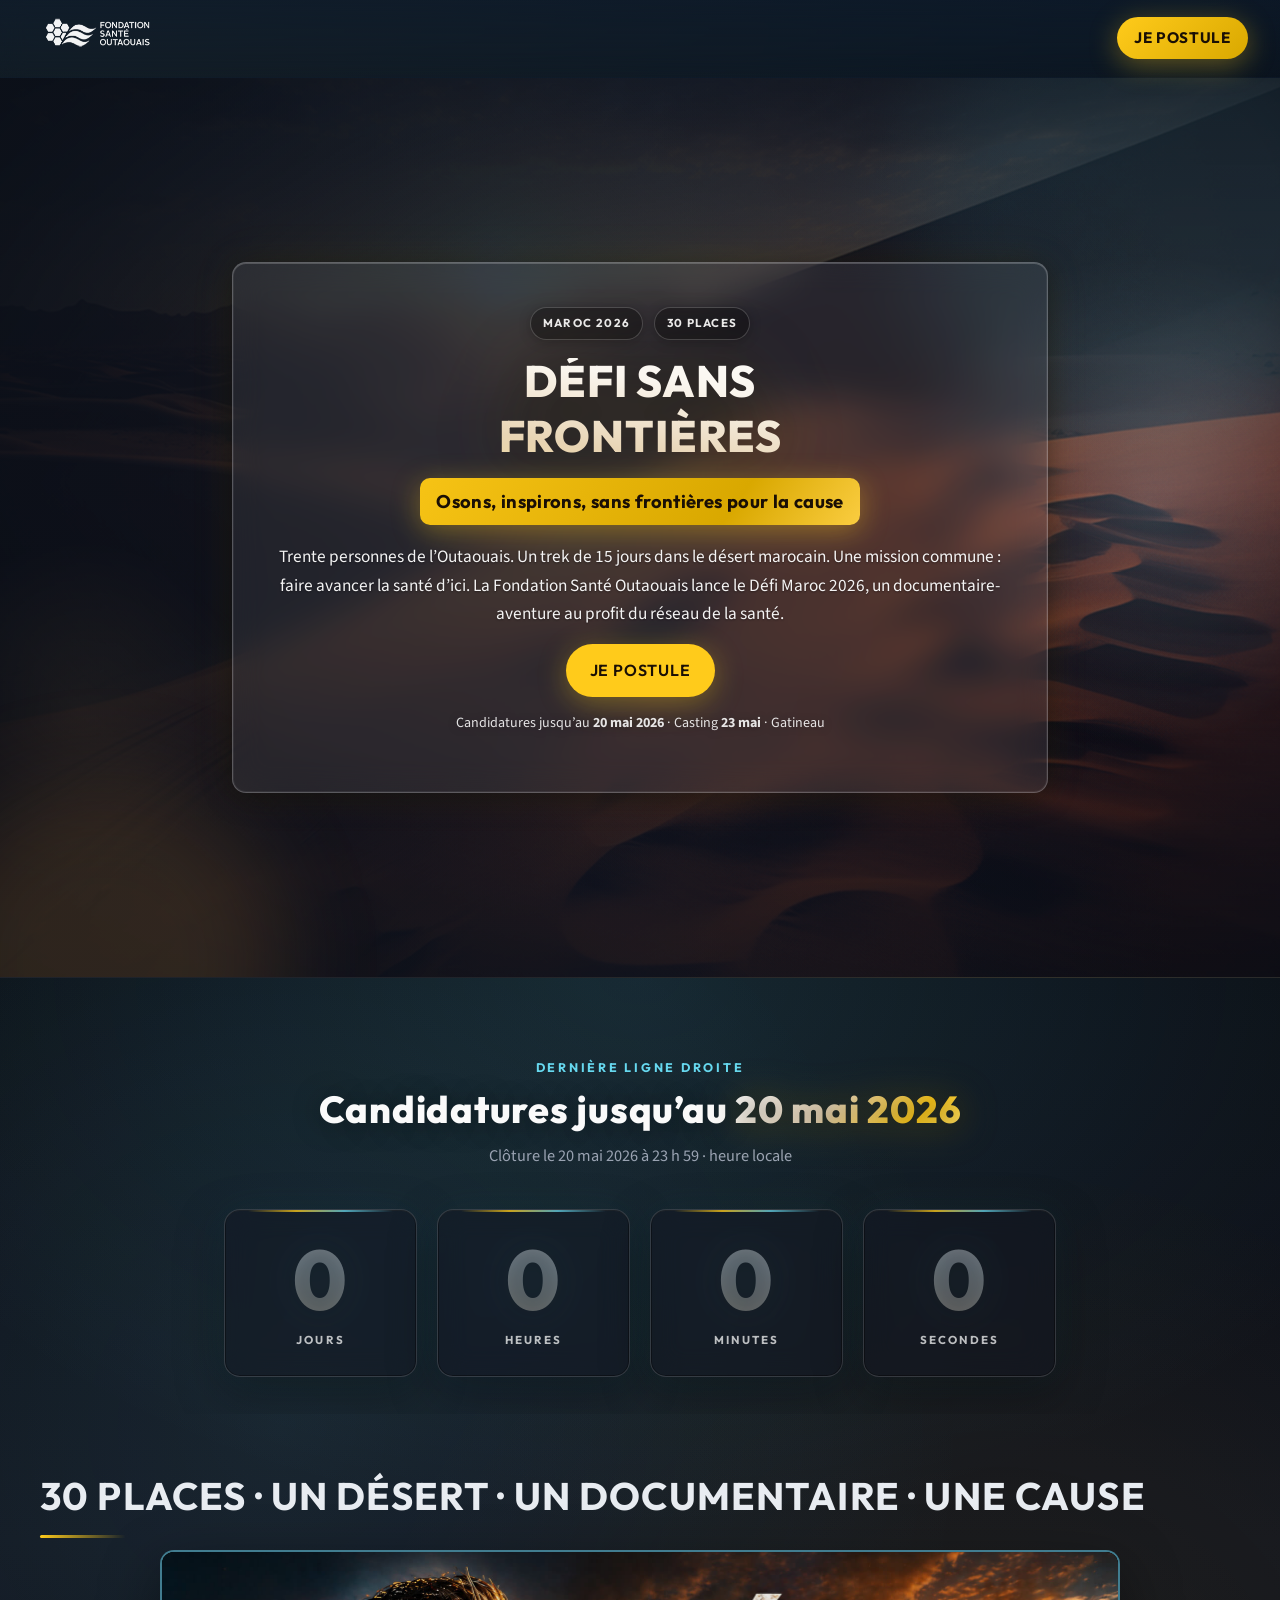
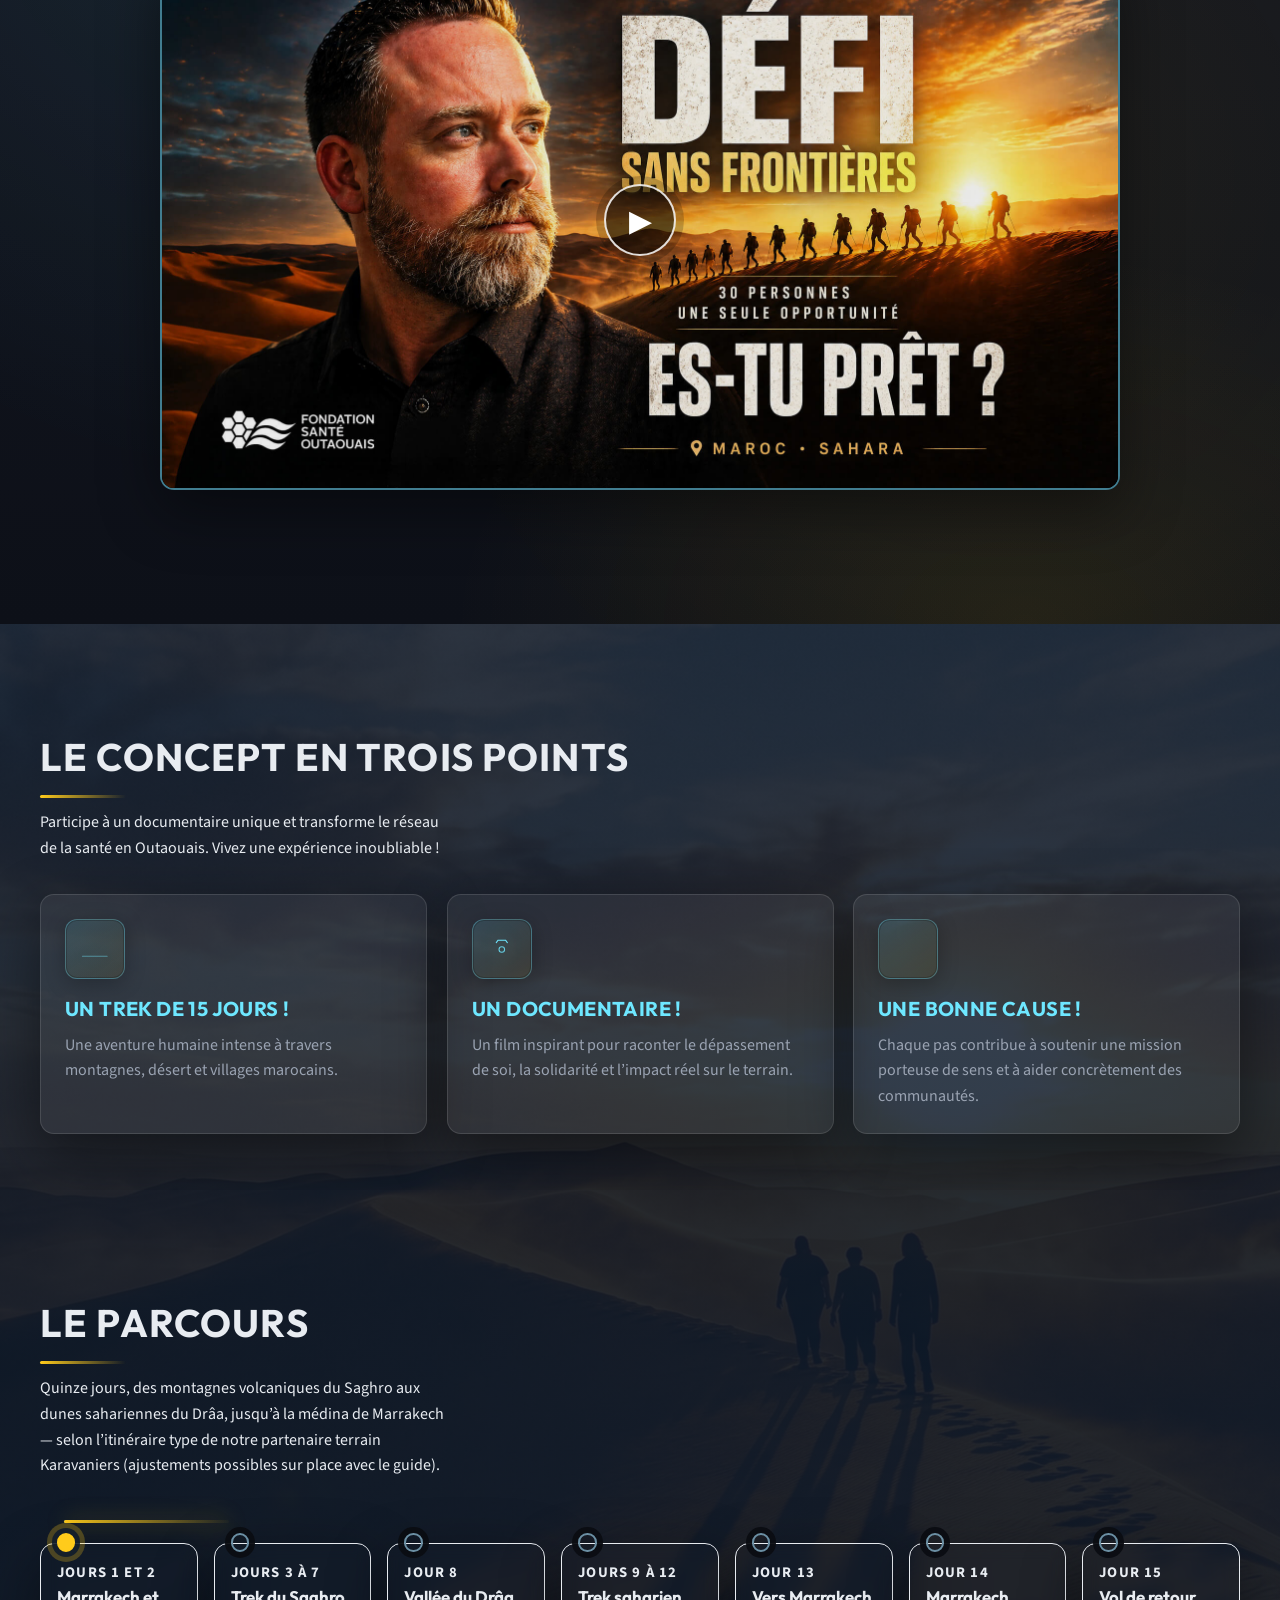
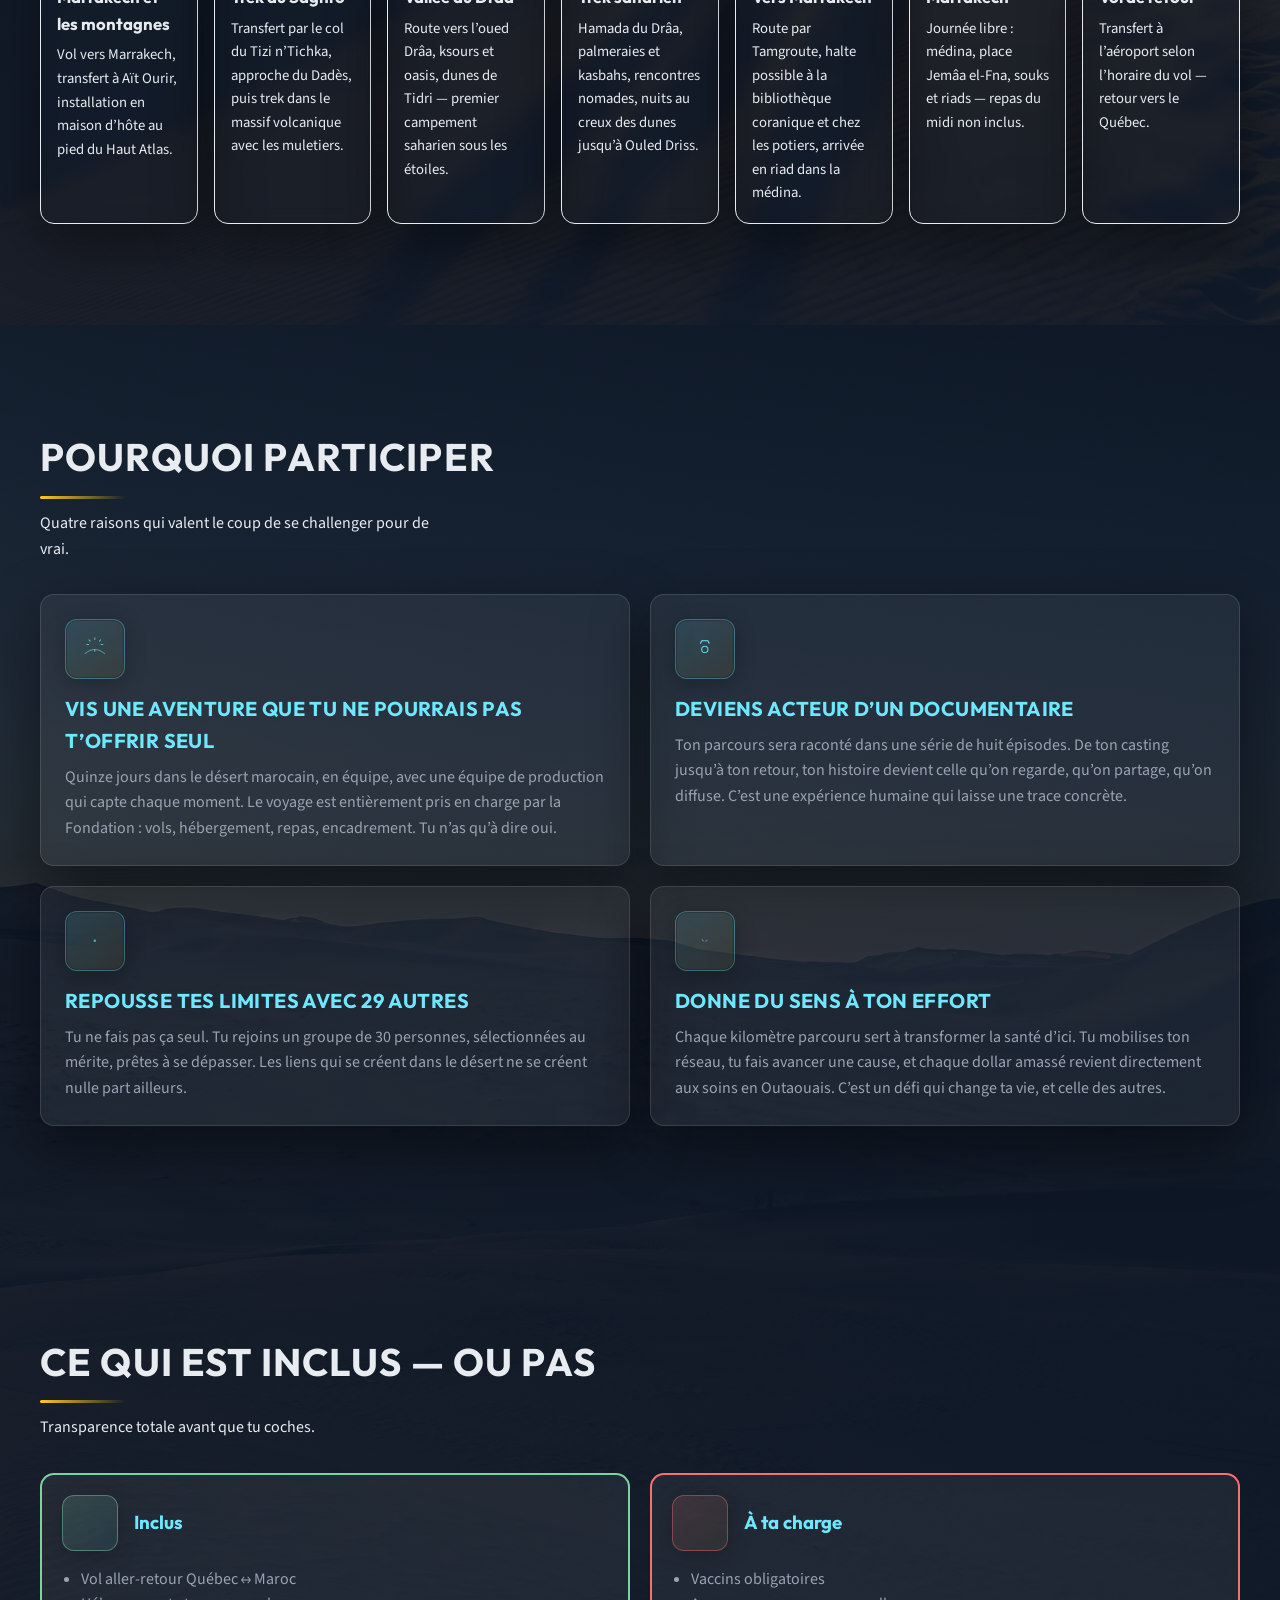
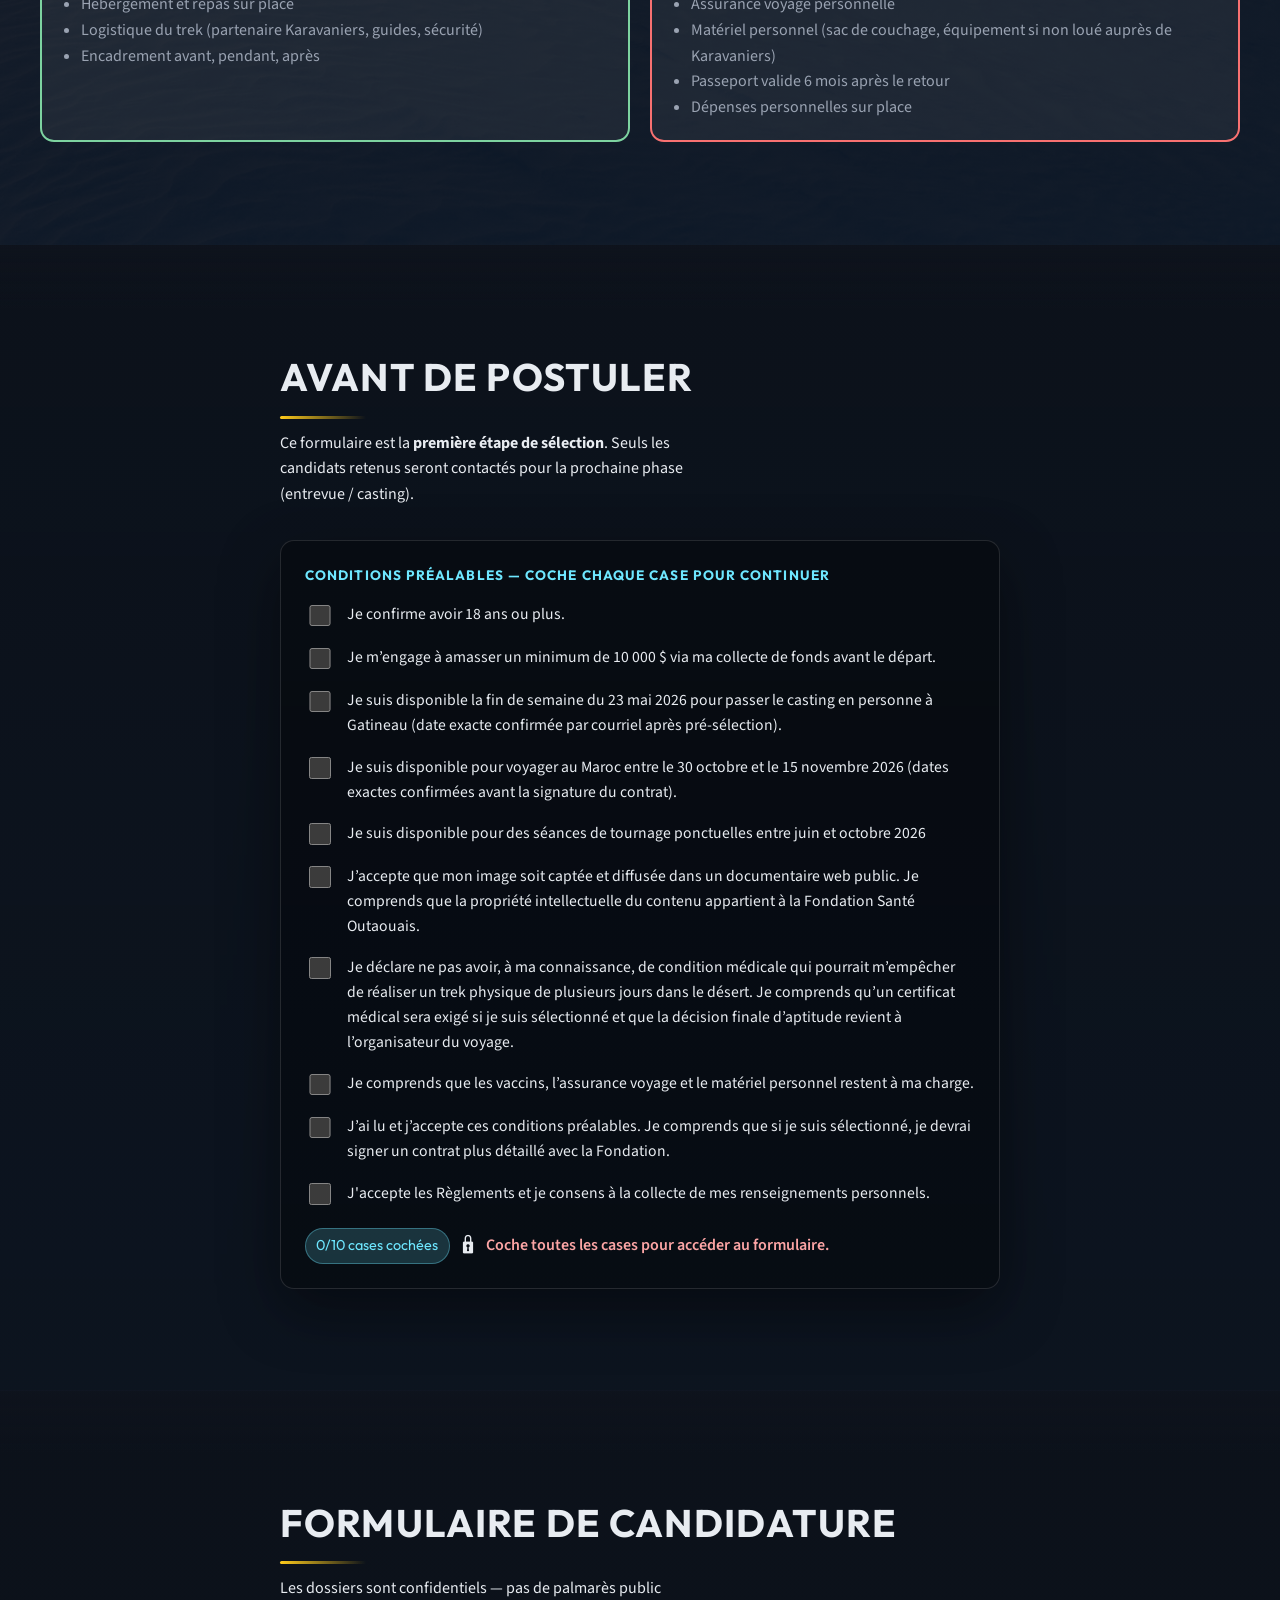
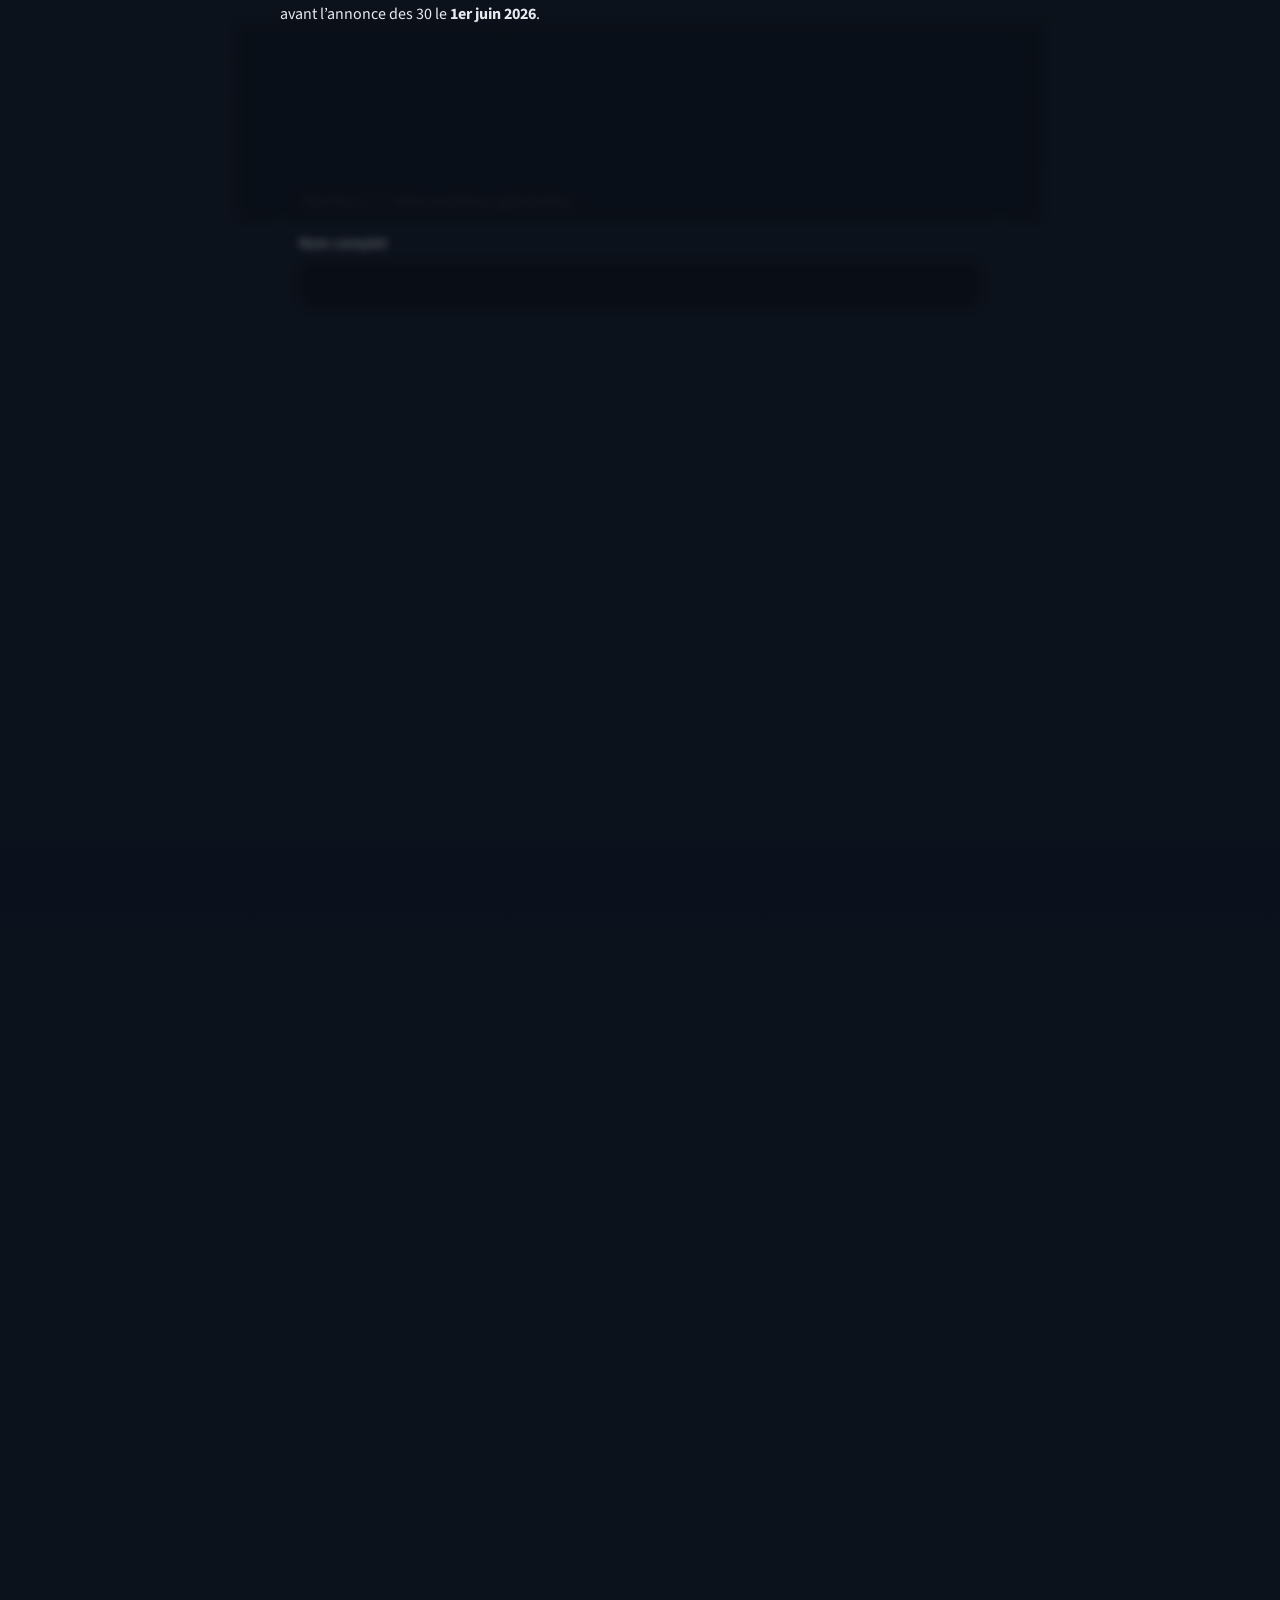
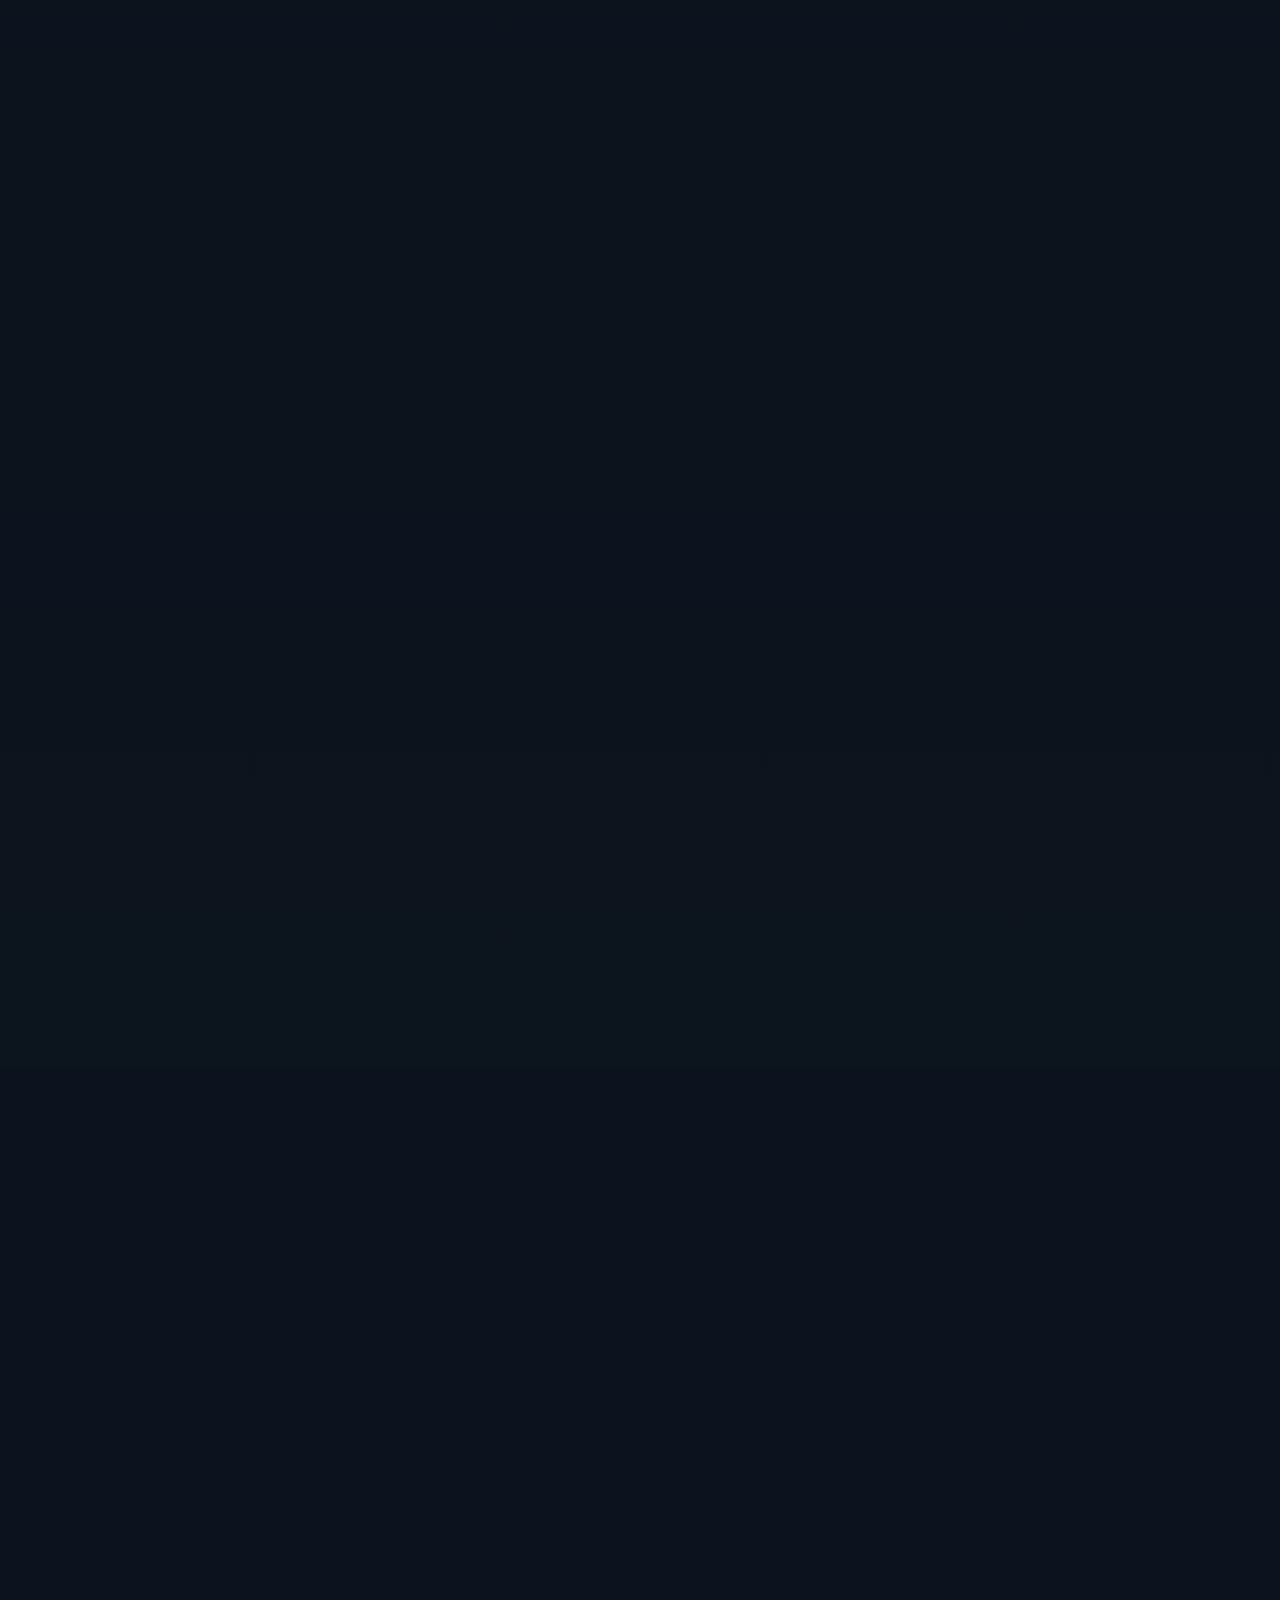
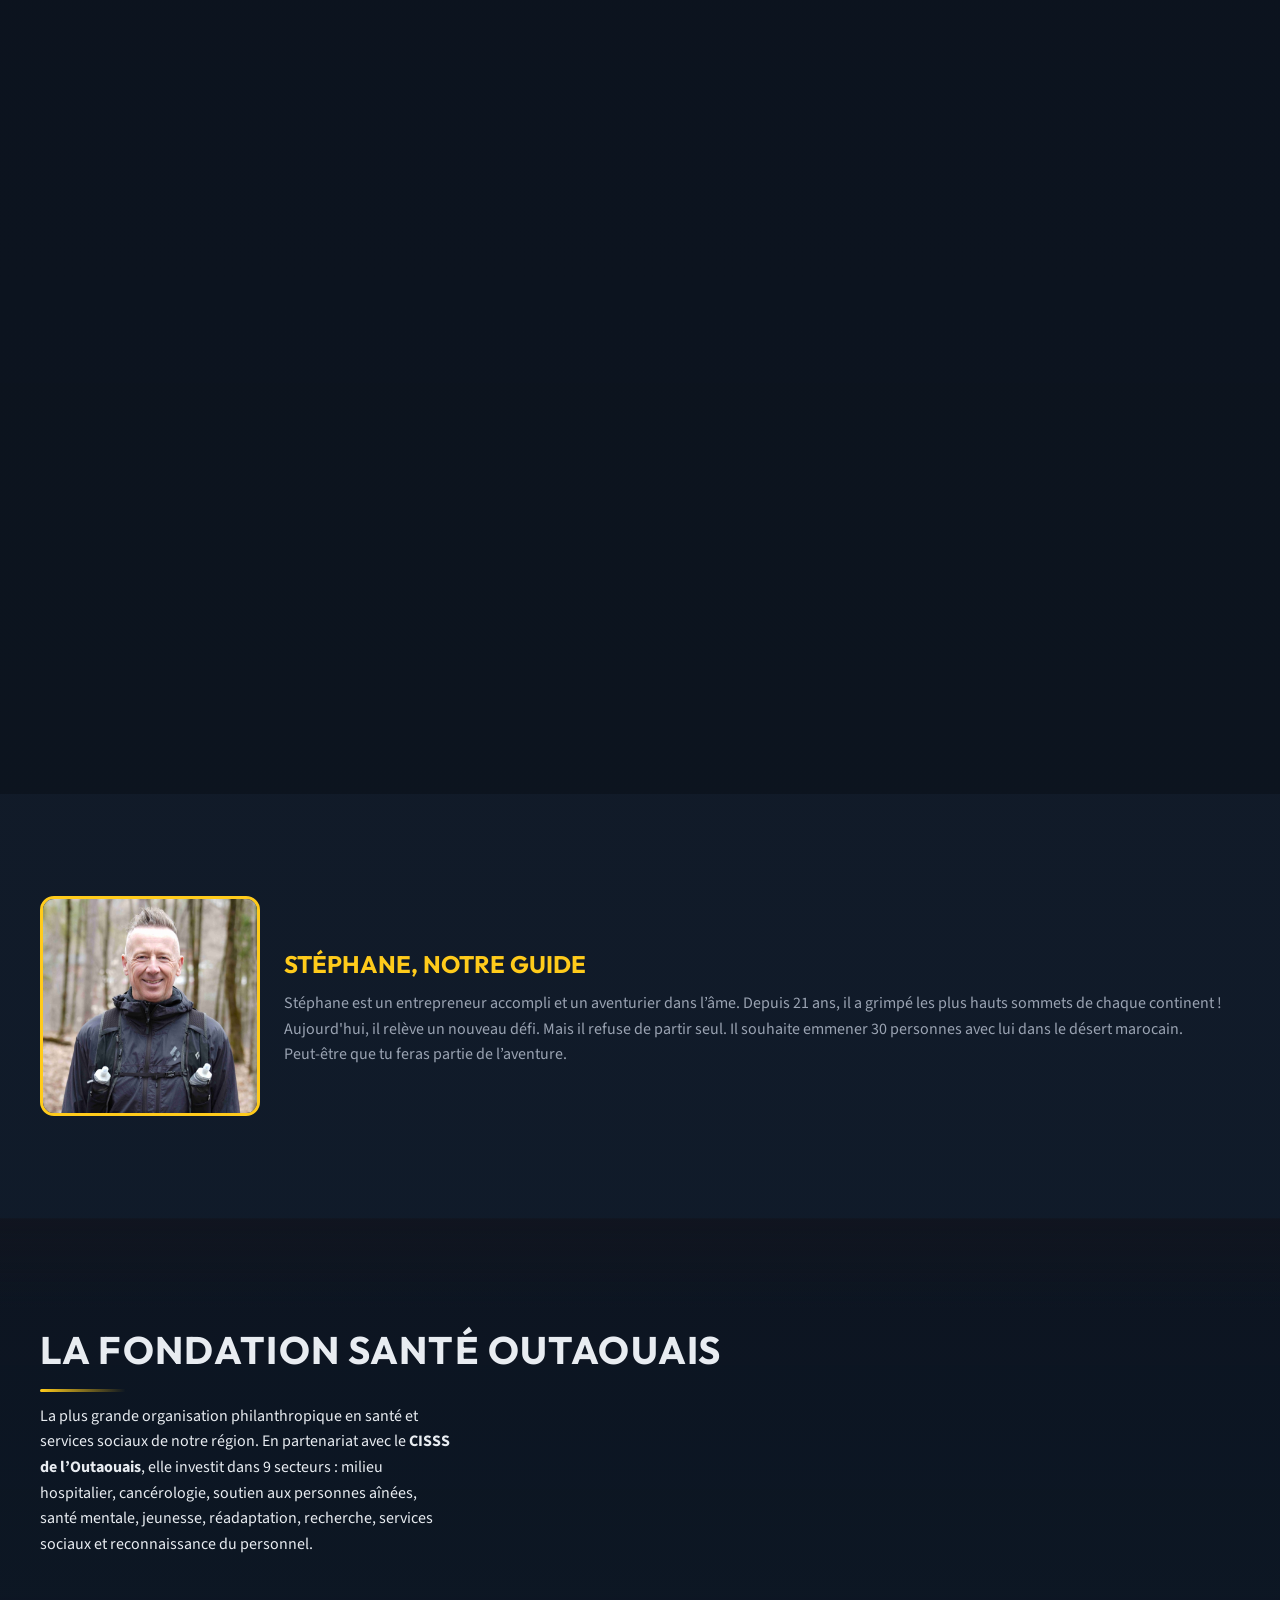
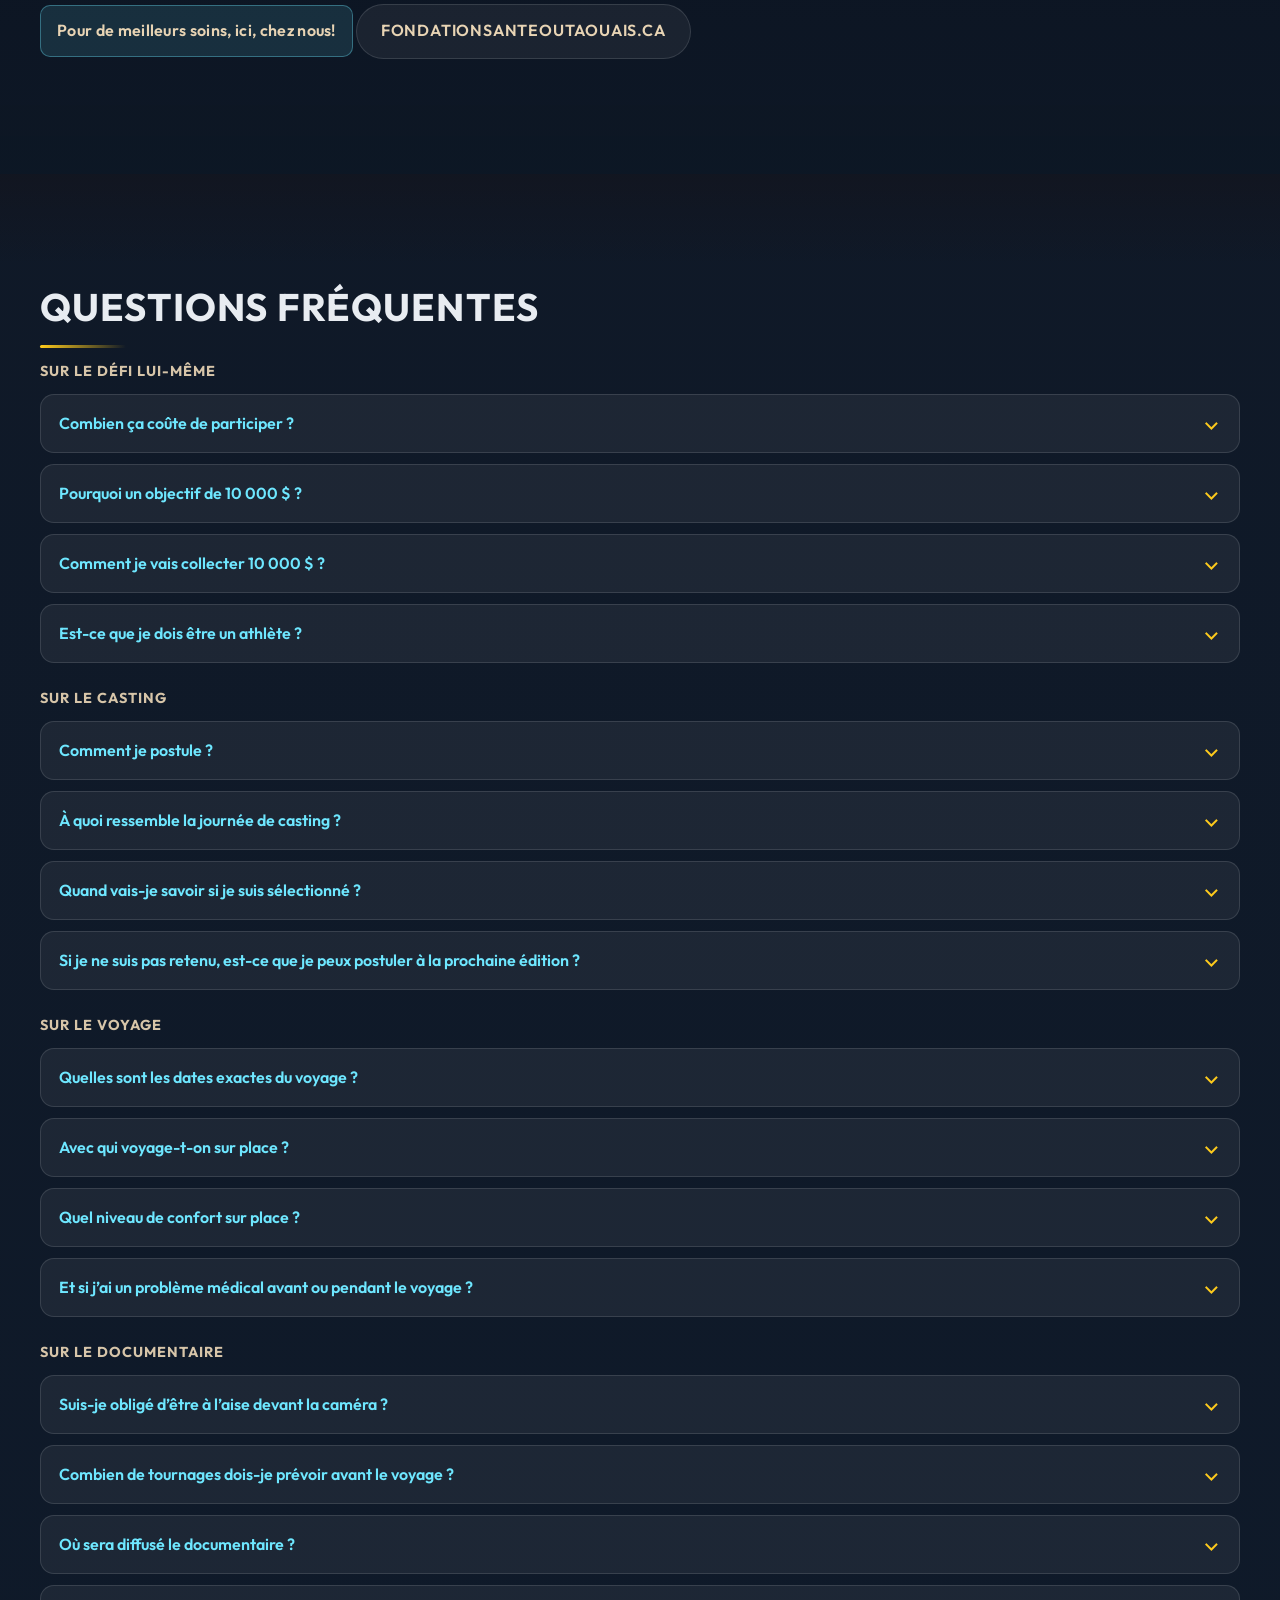
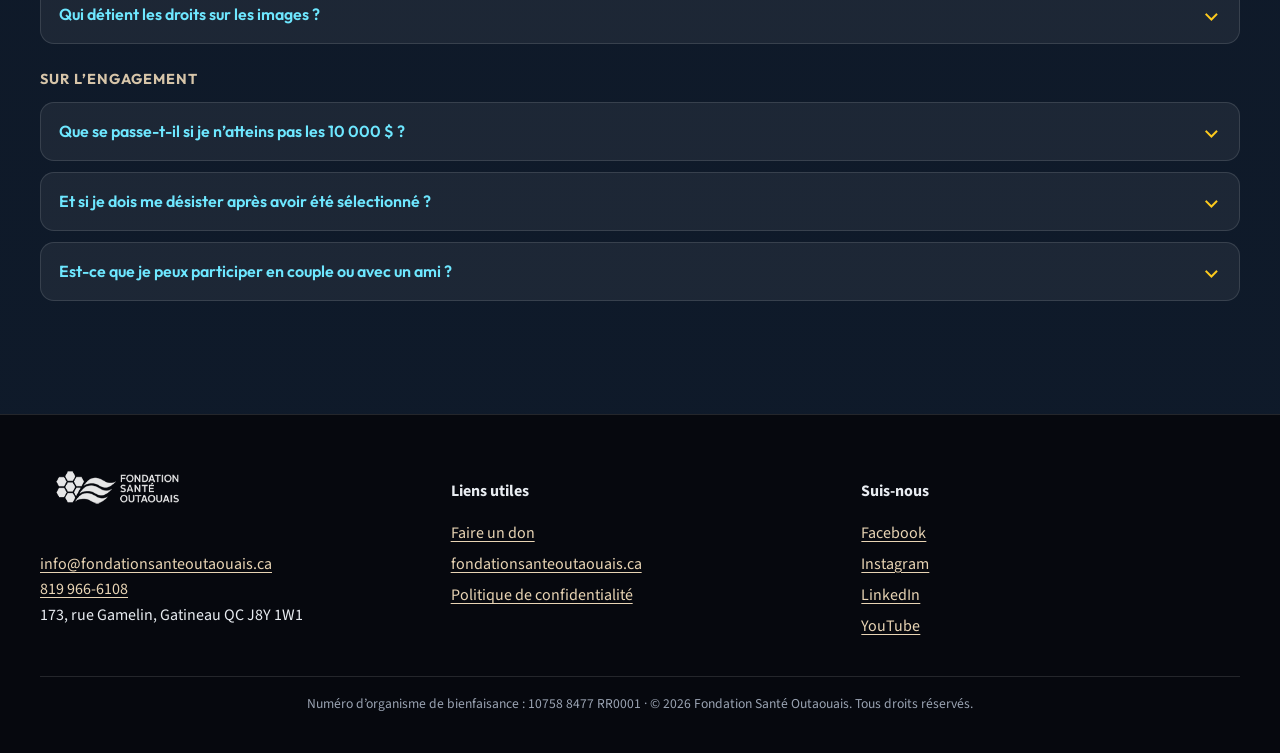
==== commit a6885c8e: "Ajouter envoi candidatures via Resend (Google Apps Script, clé hors du site). La clé API reste dans " ====
--- a/defi-sans-frontieres/index.html
+++ b/defi-sans-frontieres/index.html
@@ -15,7 +15,7 @@
     <meta name="uploadcare-public-key" content="4f2fe31ce78d1ca1fa92" />
     <!-- Si le sous-domaine *.ucarecd.net ne s’ouvre pas (NXDOMAIN), forcer ucarecdn.com pour les nouveaux uploads — doc https://uploadcare.com/docs/delivery/cdn/ — mettre content="disabled" pour le défaut Uploadcare -->
     <meta name="uploadcare-cdn-base" content="https://ucarecdn.com" />
-    <!-- OBLIGATOIRE en prod : URL Basin (https://usebasin.com/f/…) OU Google Apps Script (voir scripts/google-apps-script-form-mailer.gs). Web3Forms bloque fso.defisansfrontieres.ca. -->
+    <!-- OBLIGATOIRE en prod : URL Google Apps Script /exec (Resend : scripts/google-apps-script-resend-mailer.gs) ou Basin. Ne jamais mettre la clé Resend ici. Web3Forms bloque ce domaine. -->
     <meta name="dsf-form-endpoint" content="" />
     <meta name="web3forms-access-key" content="ab04556d-21de-40a8-aab0-5e0f9cc15a0f" />
     <title>Défi Sans Frontières — Maroc 2026 | Fondation Santé Outaouais</title>
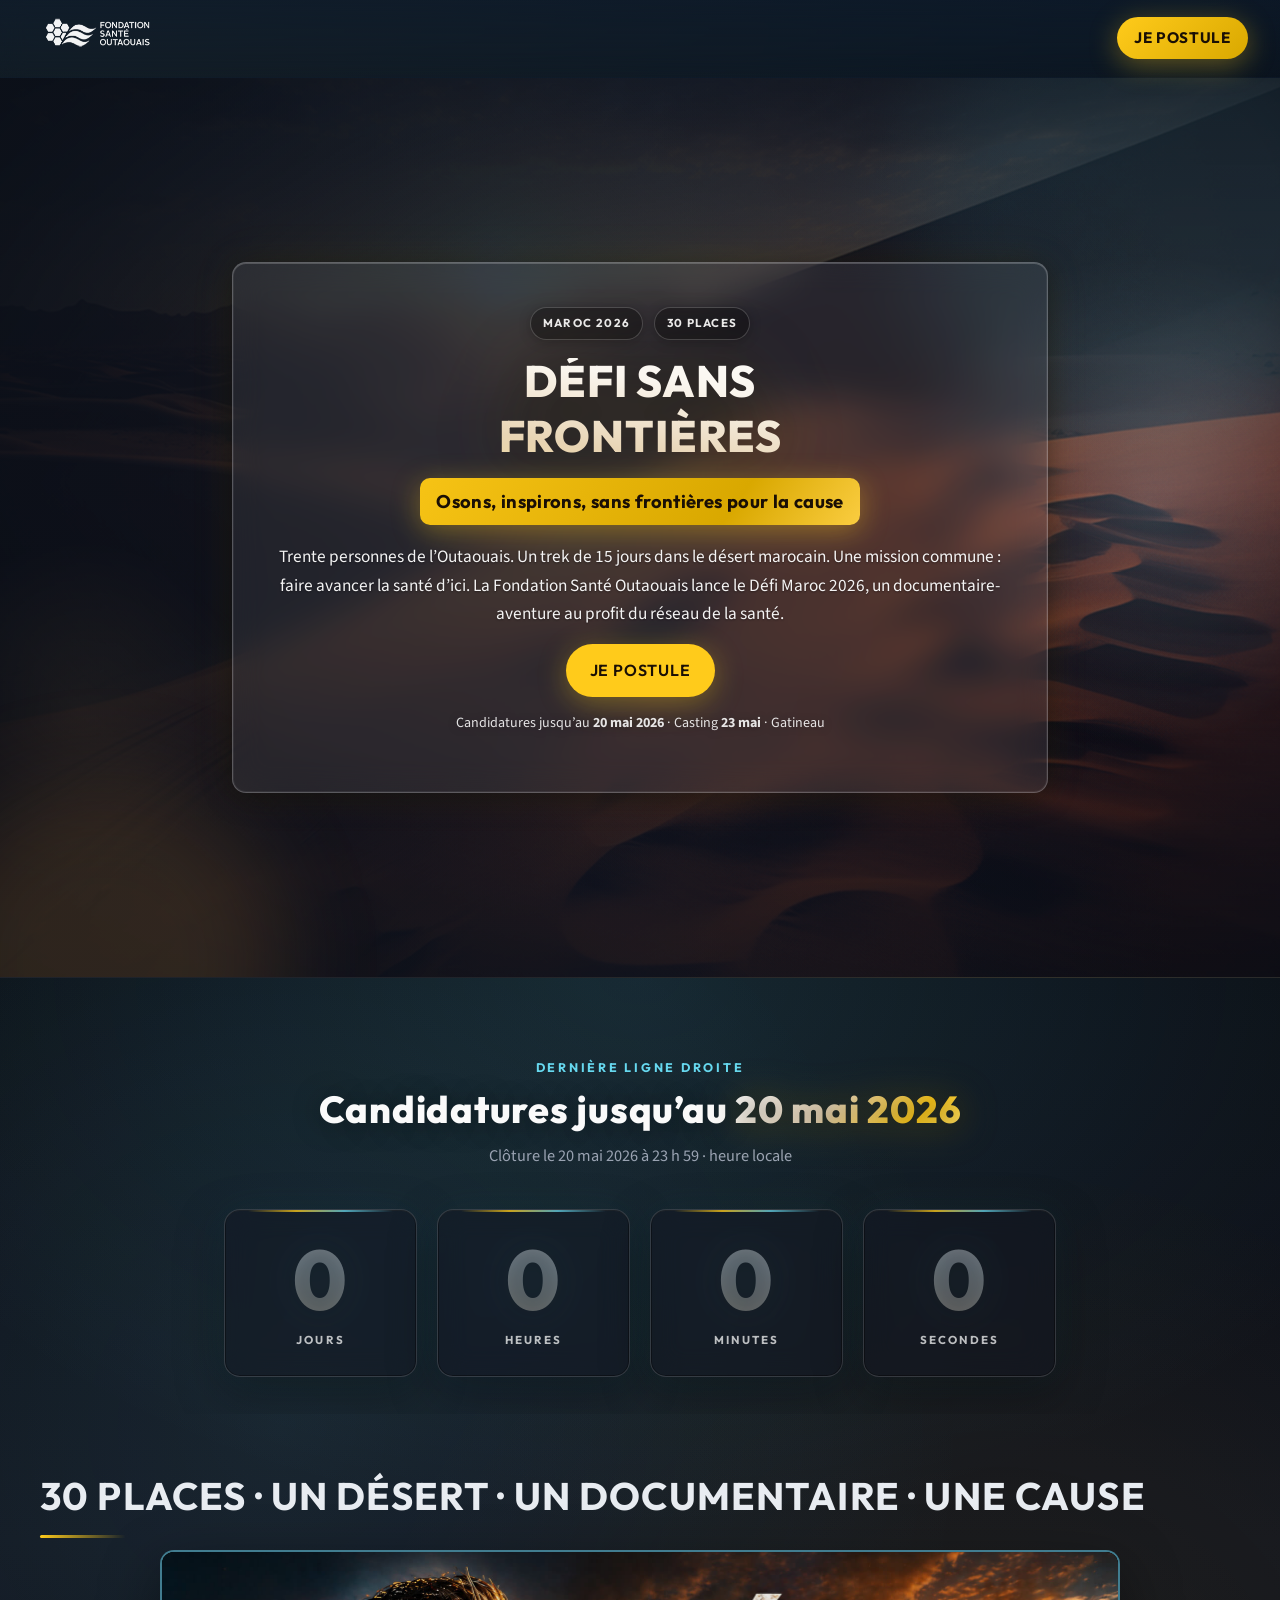
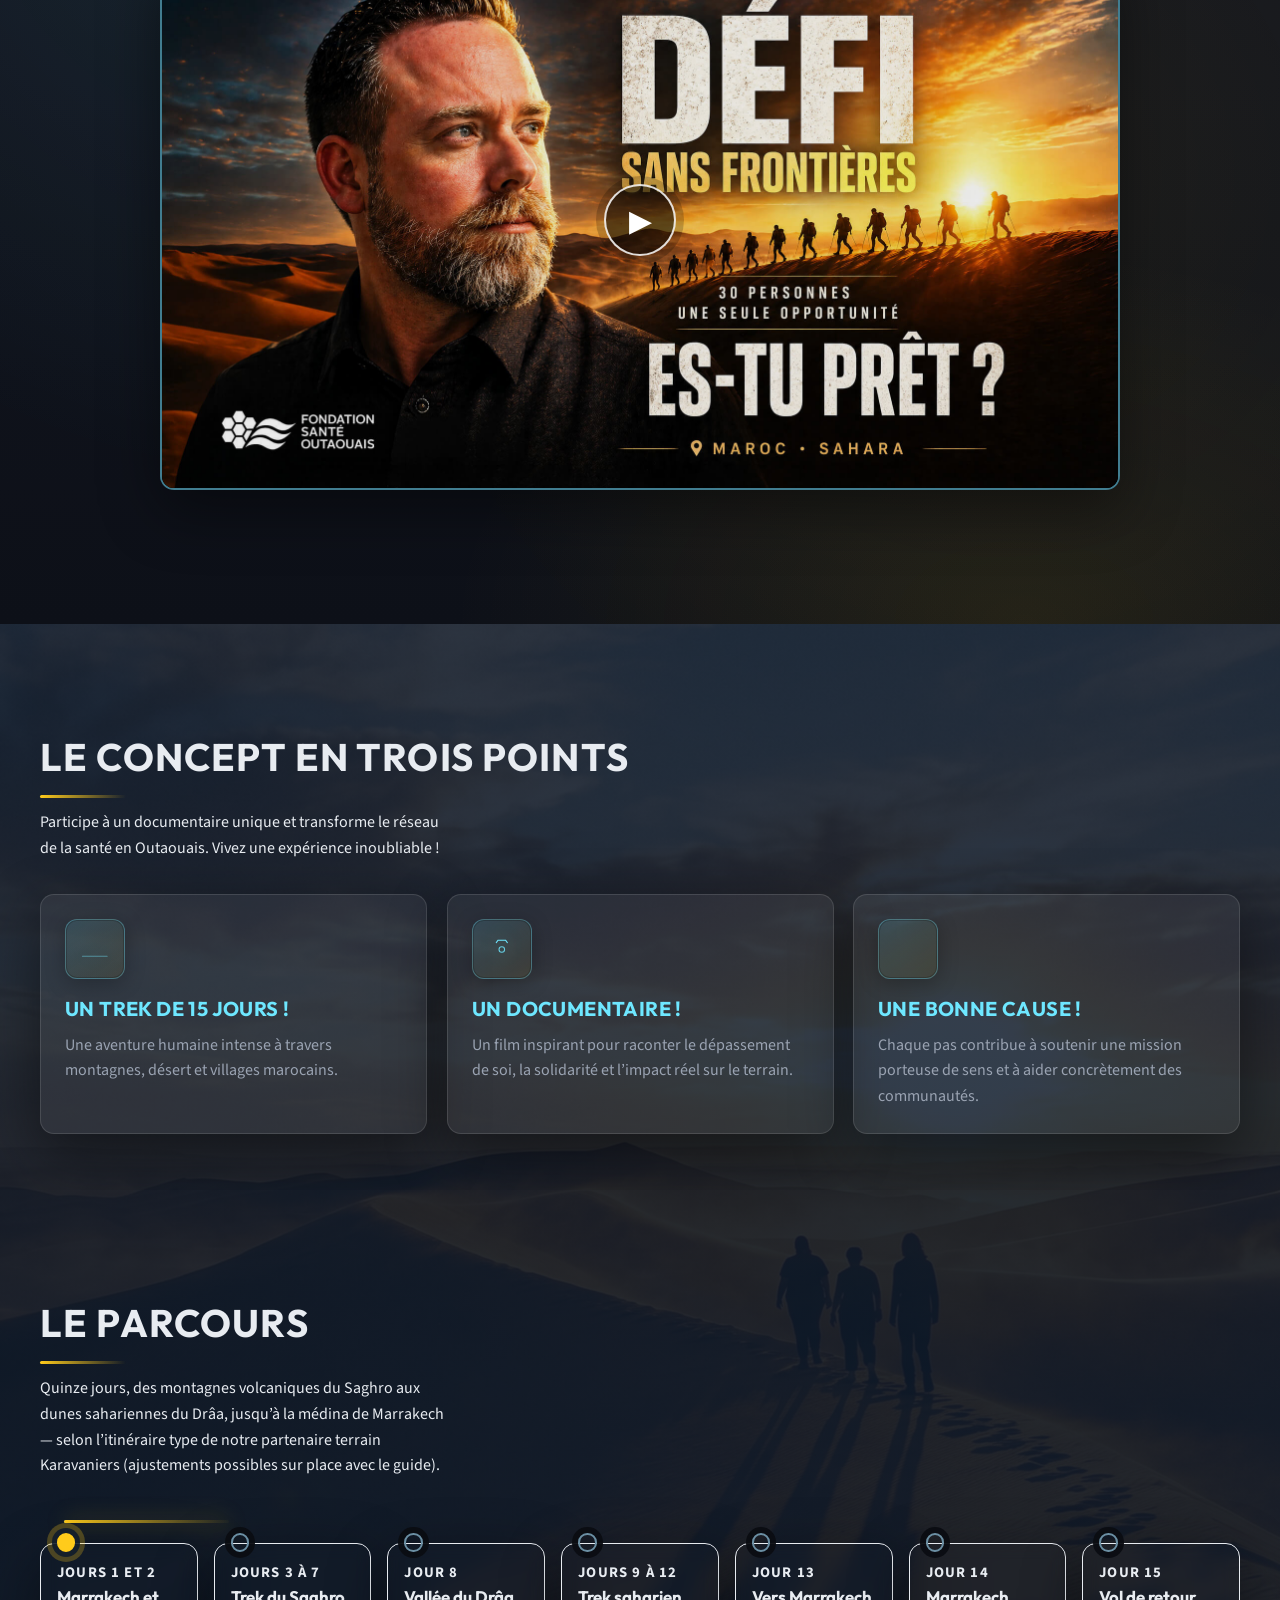
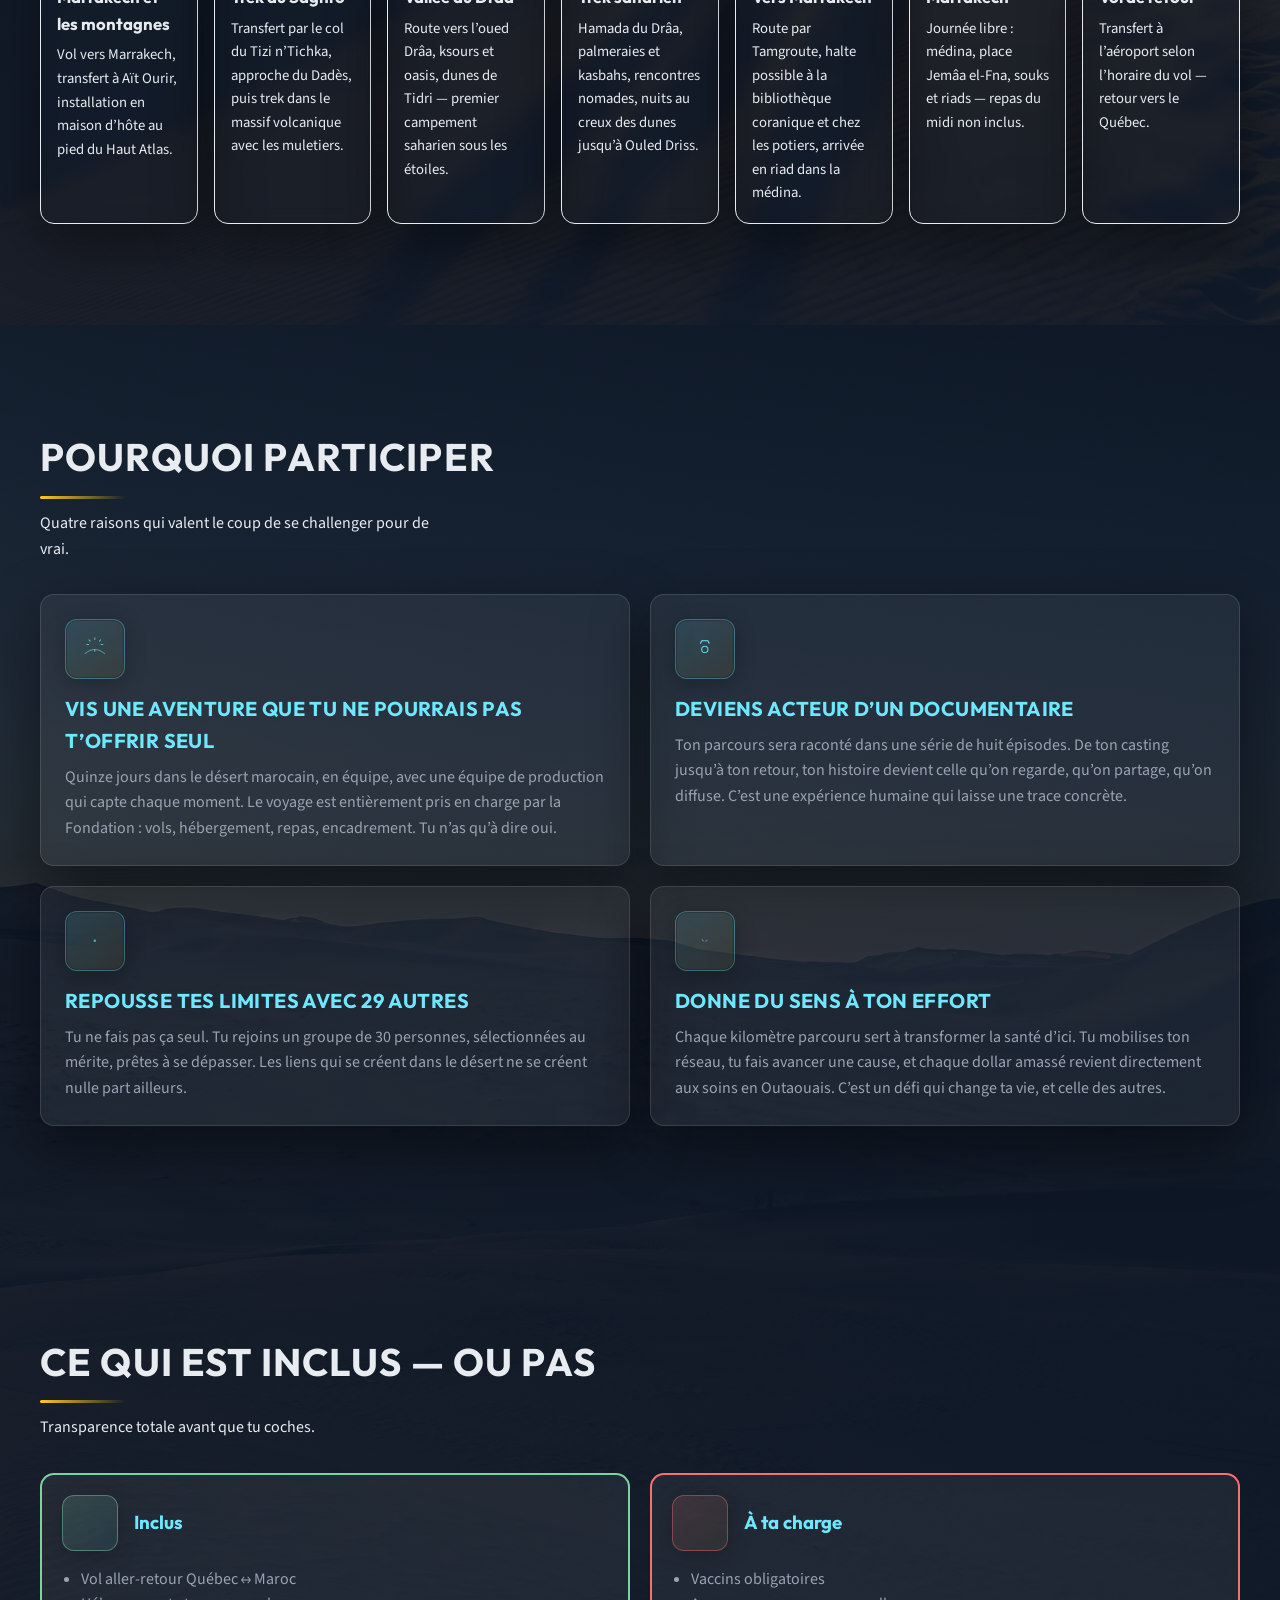
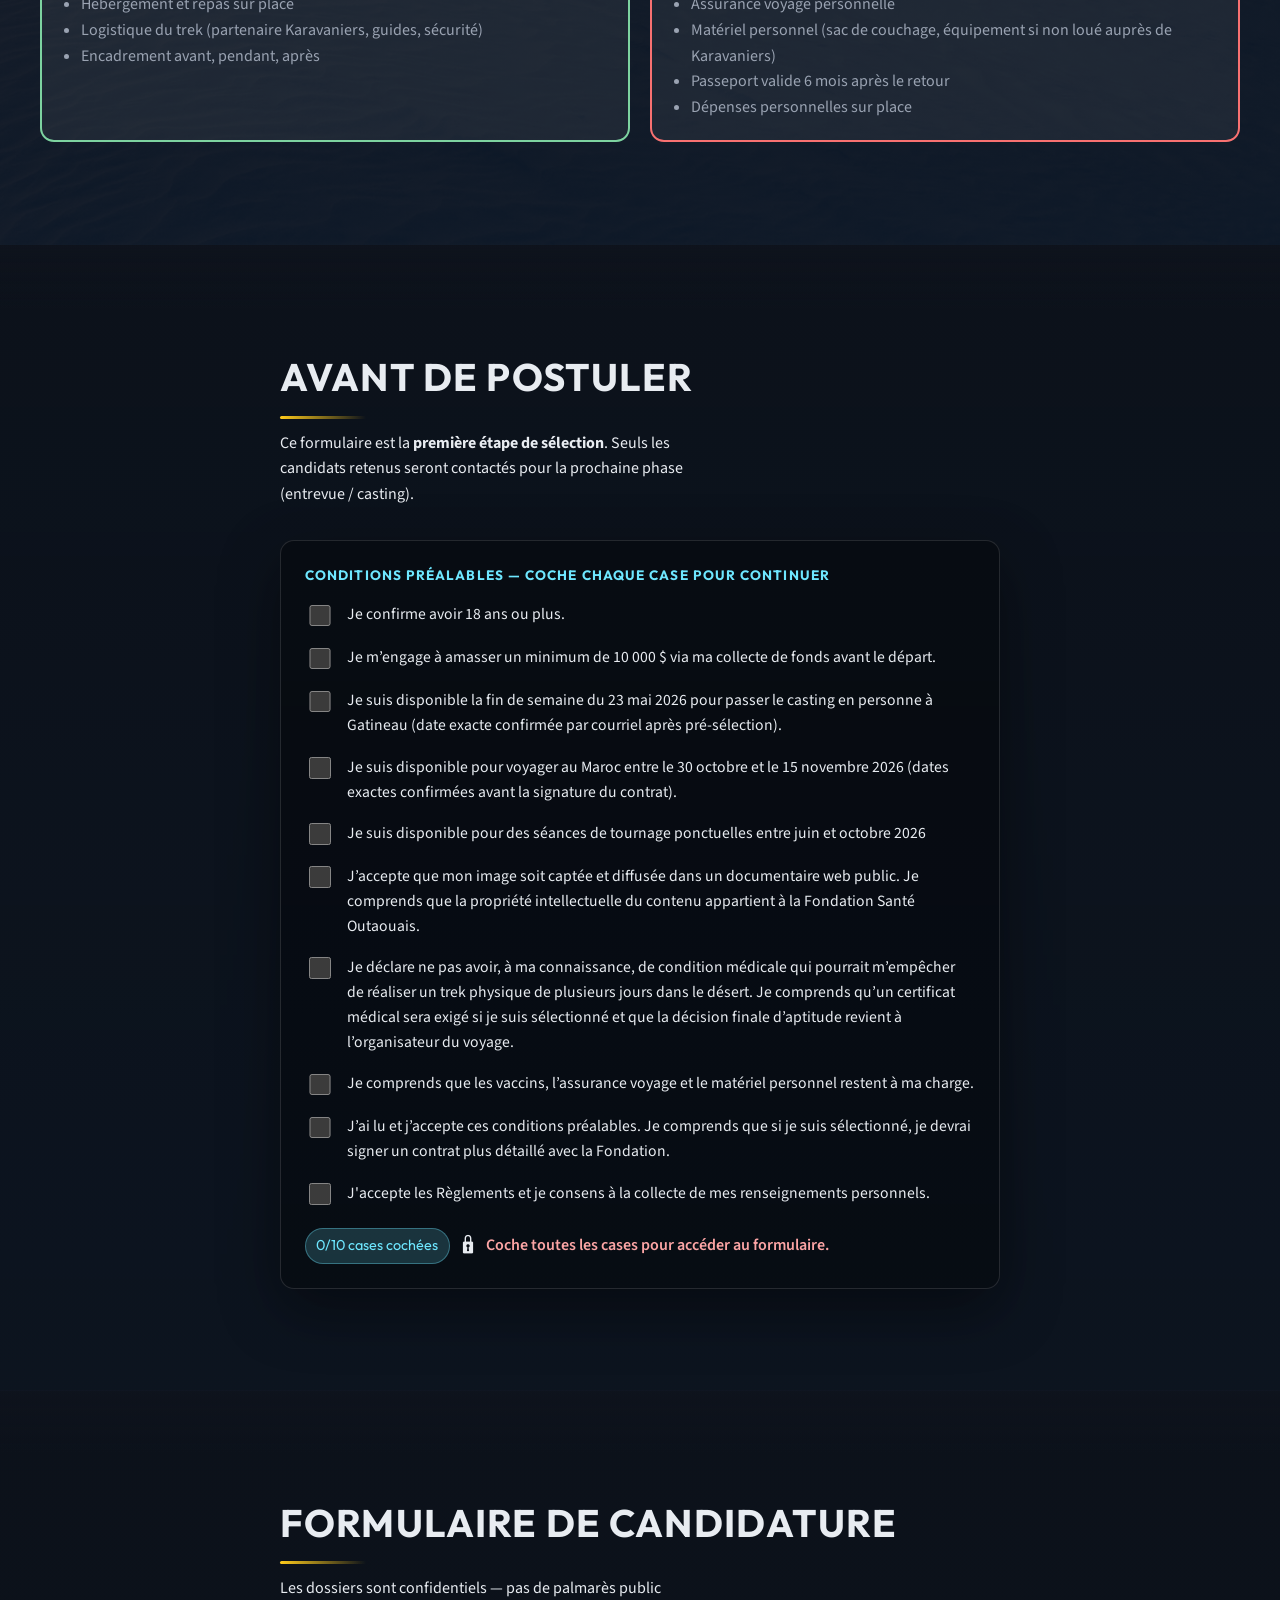
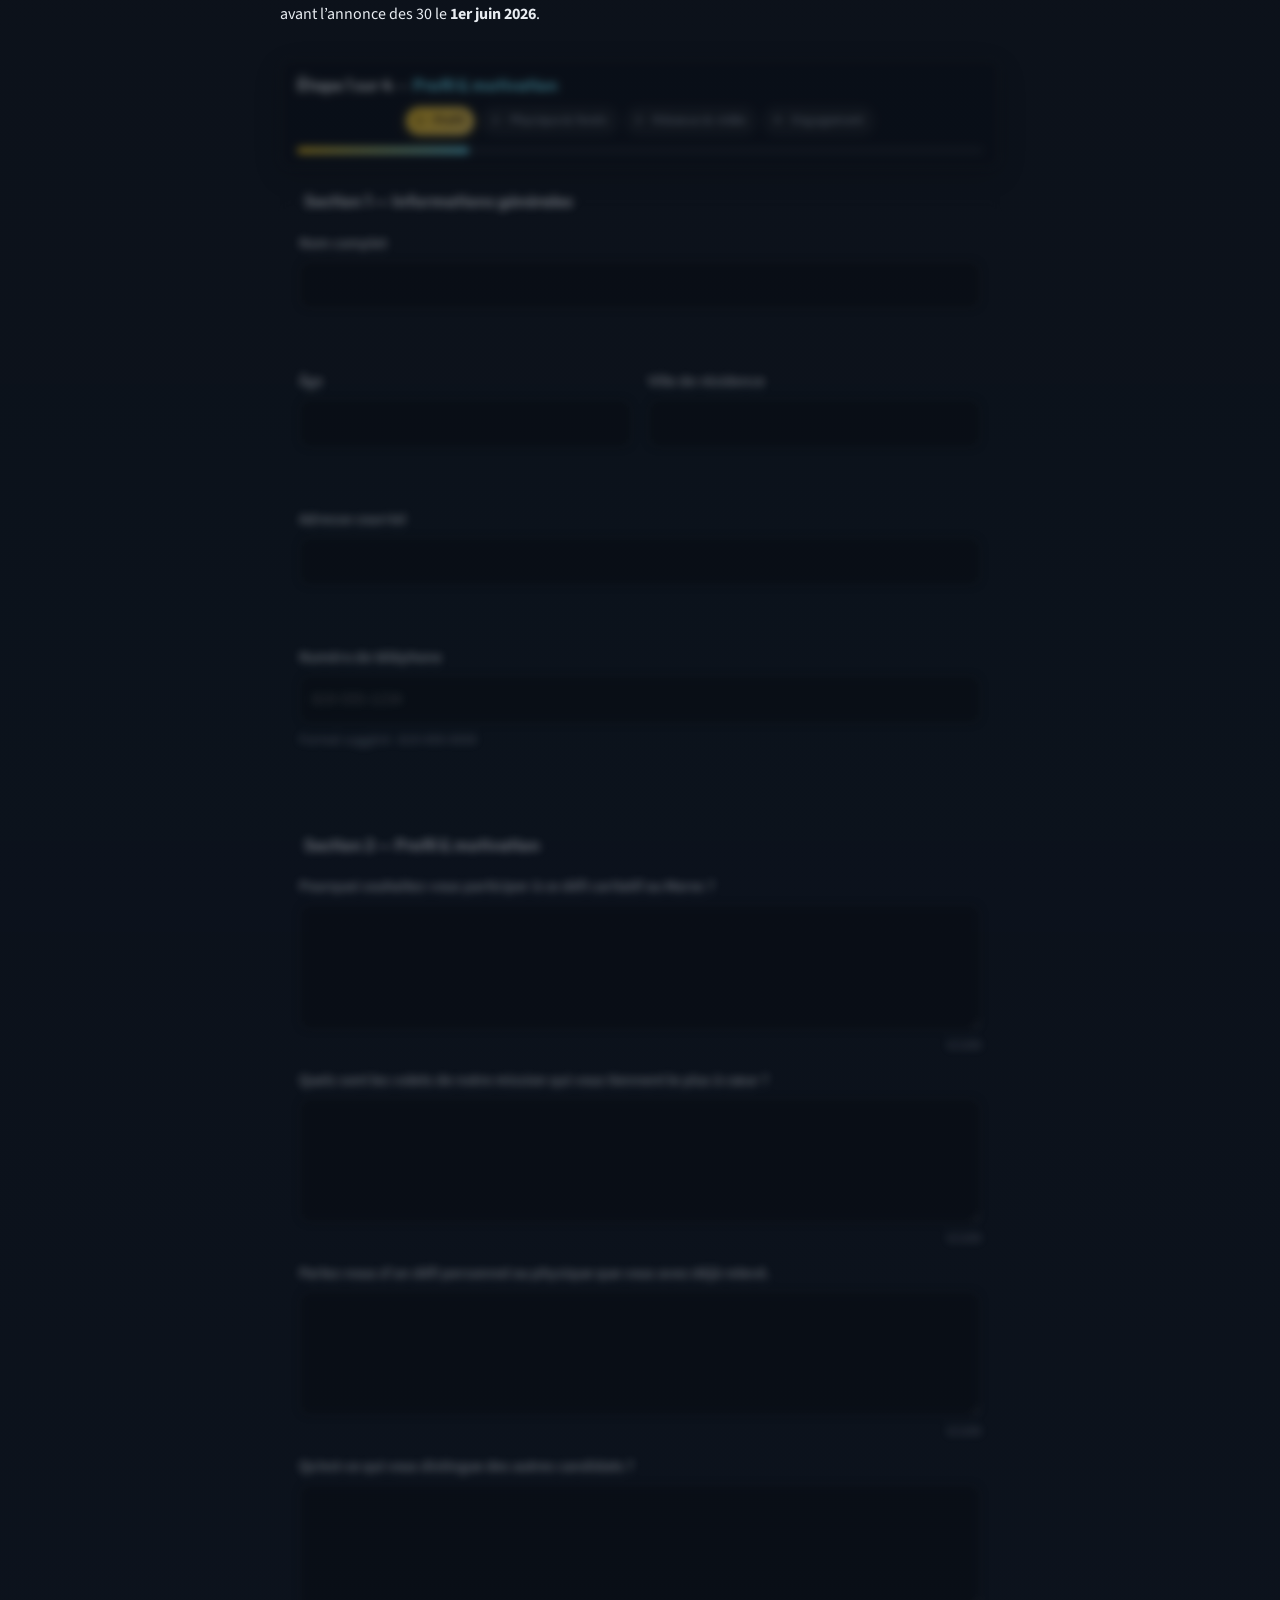
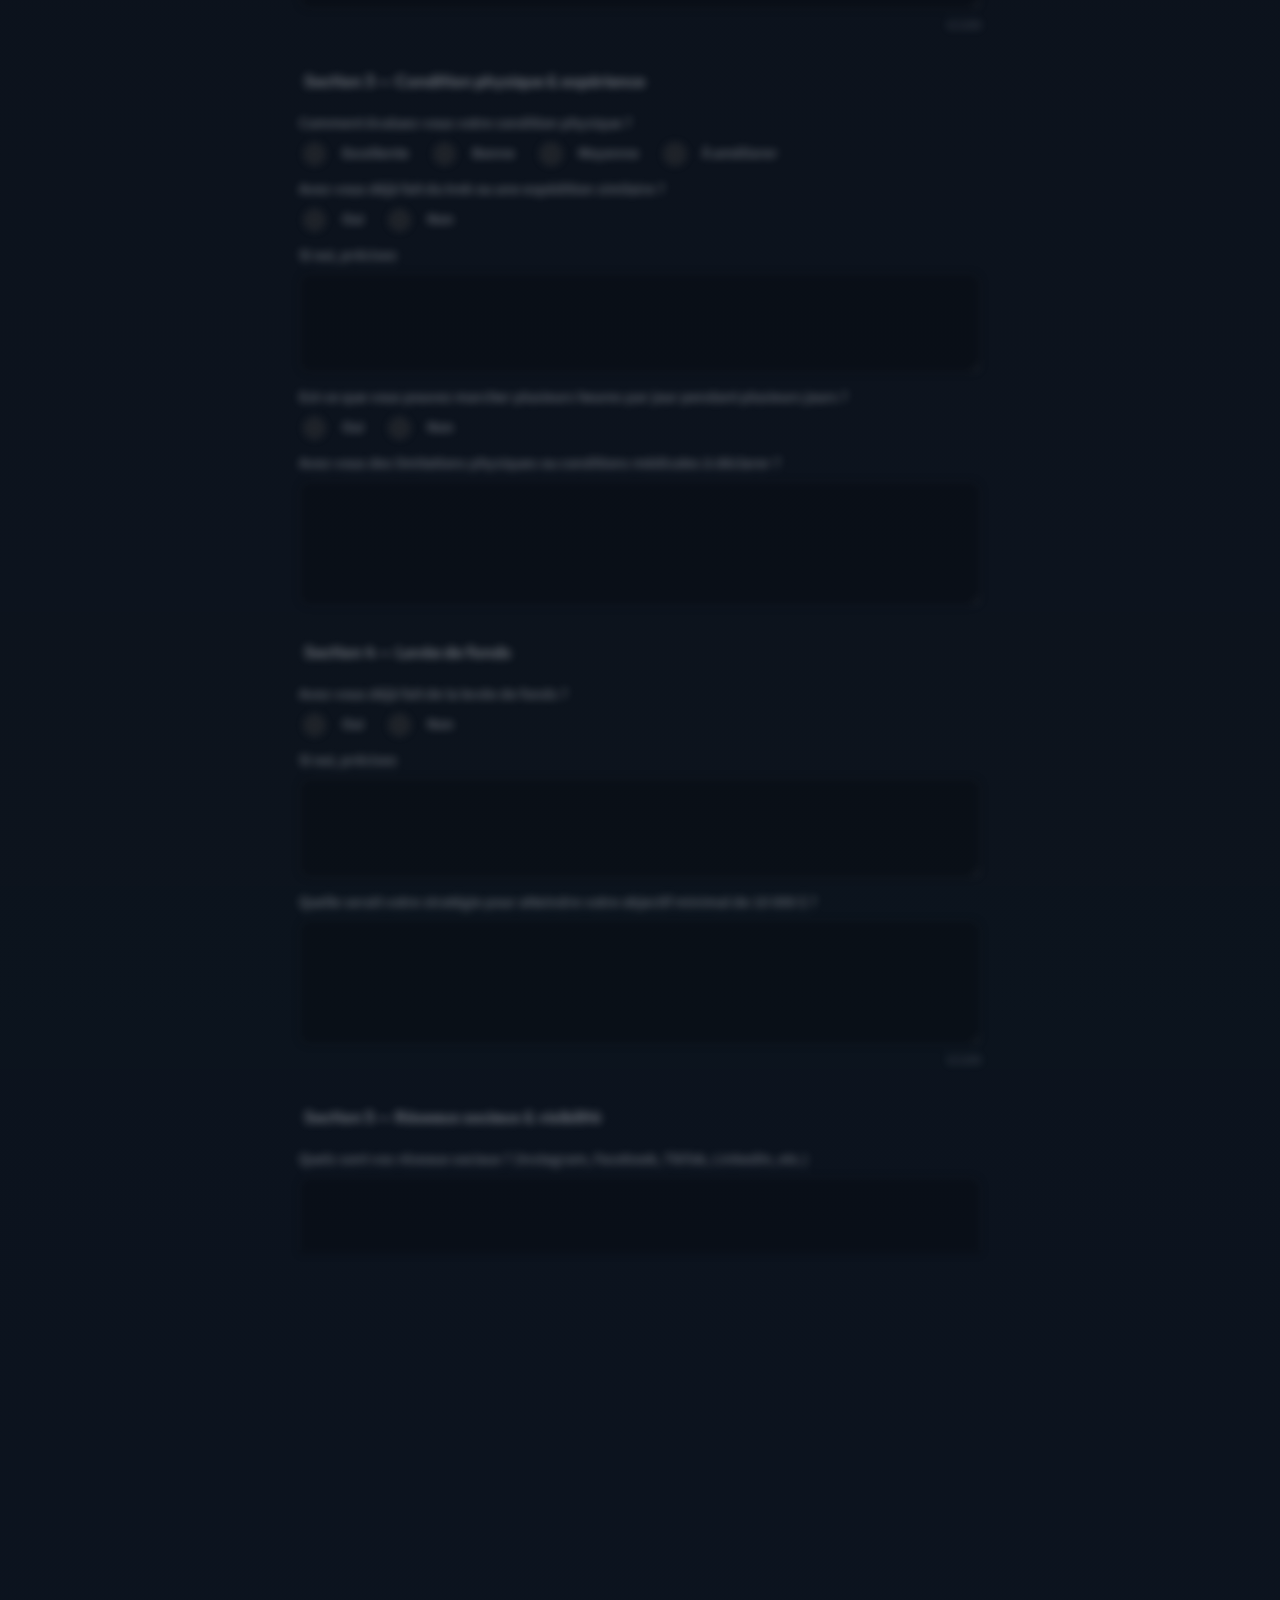
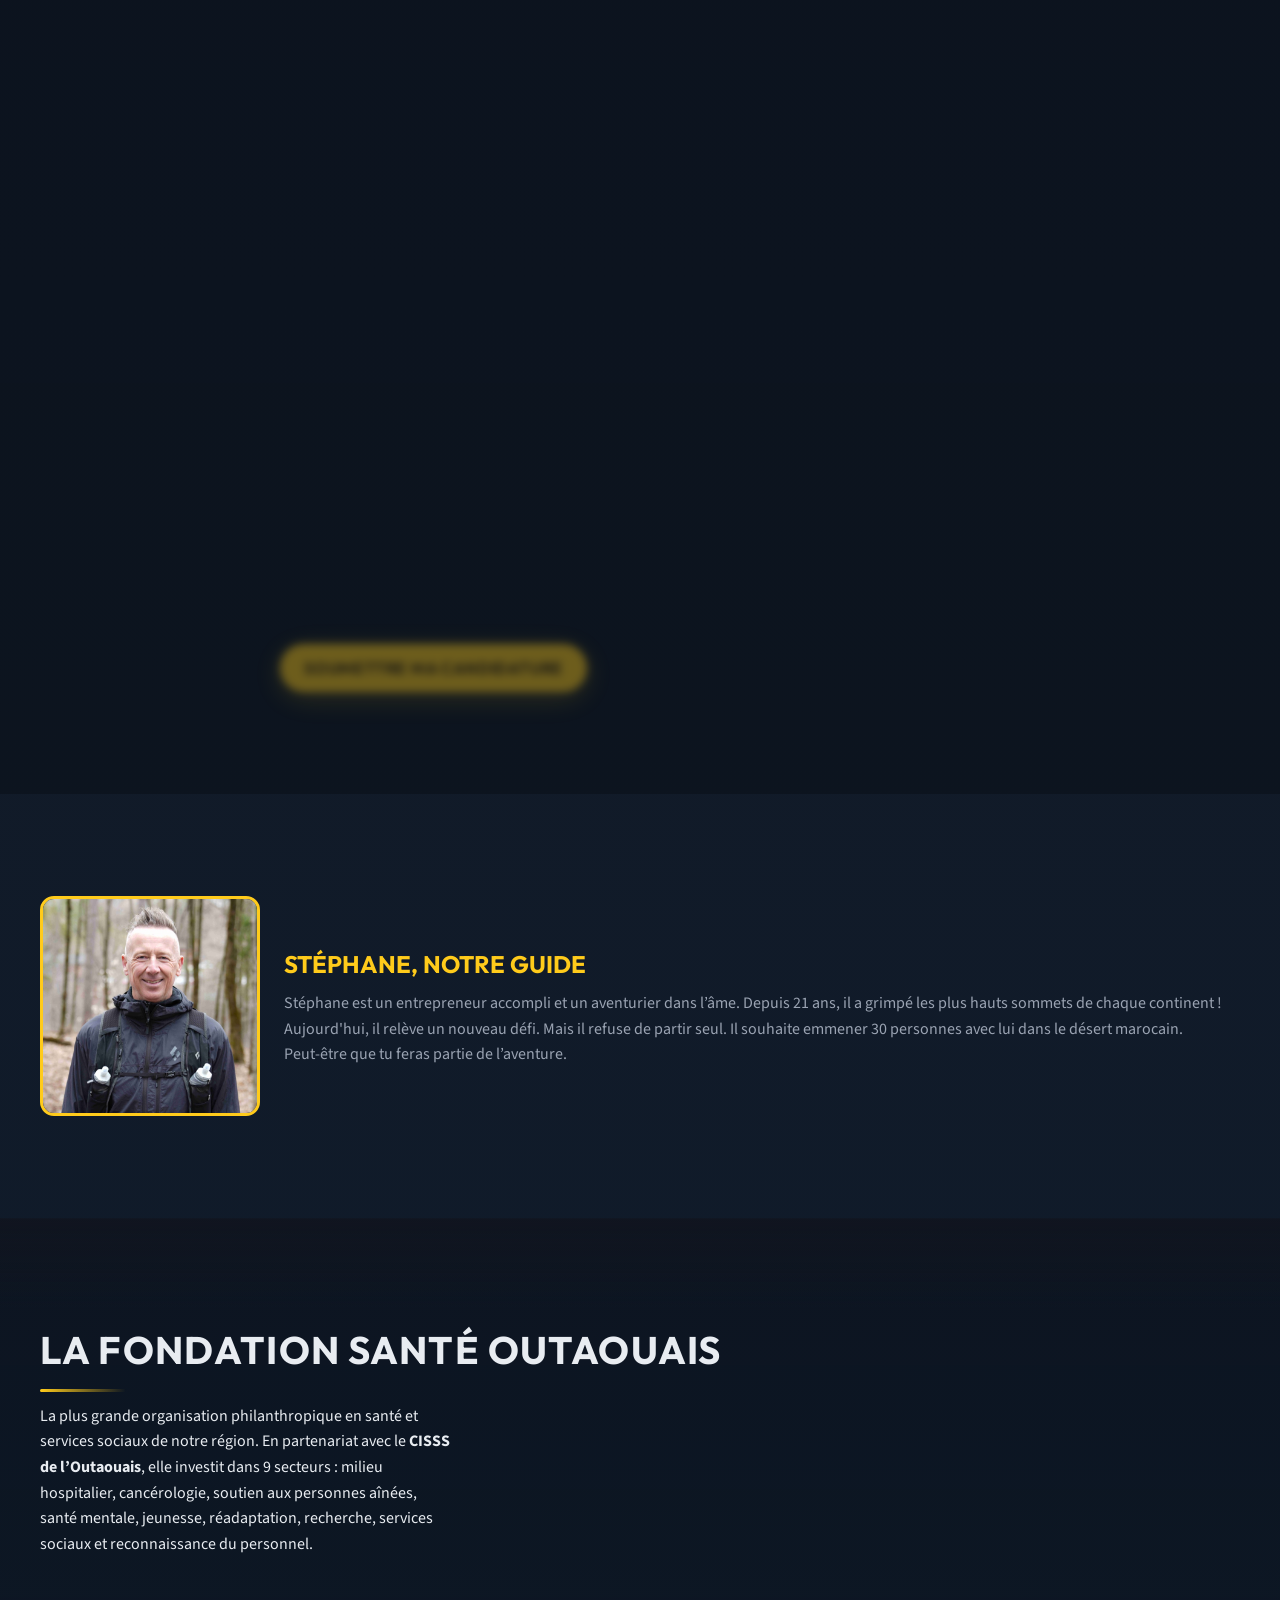
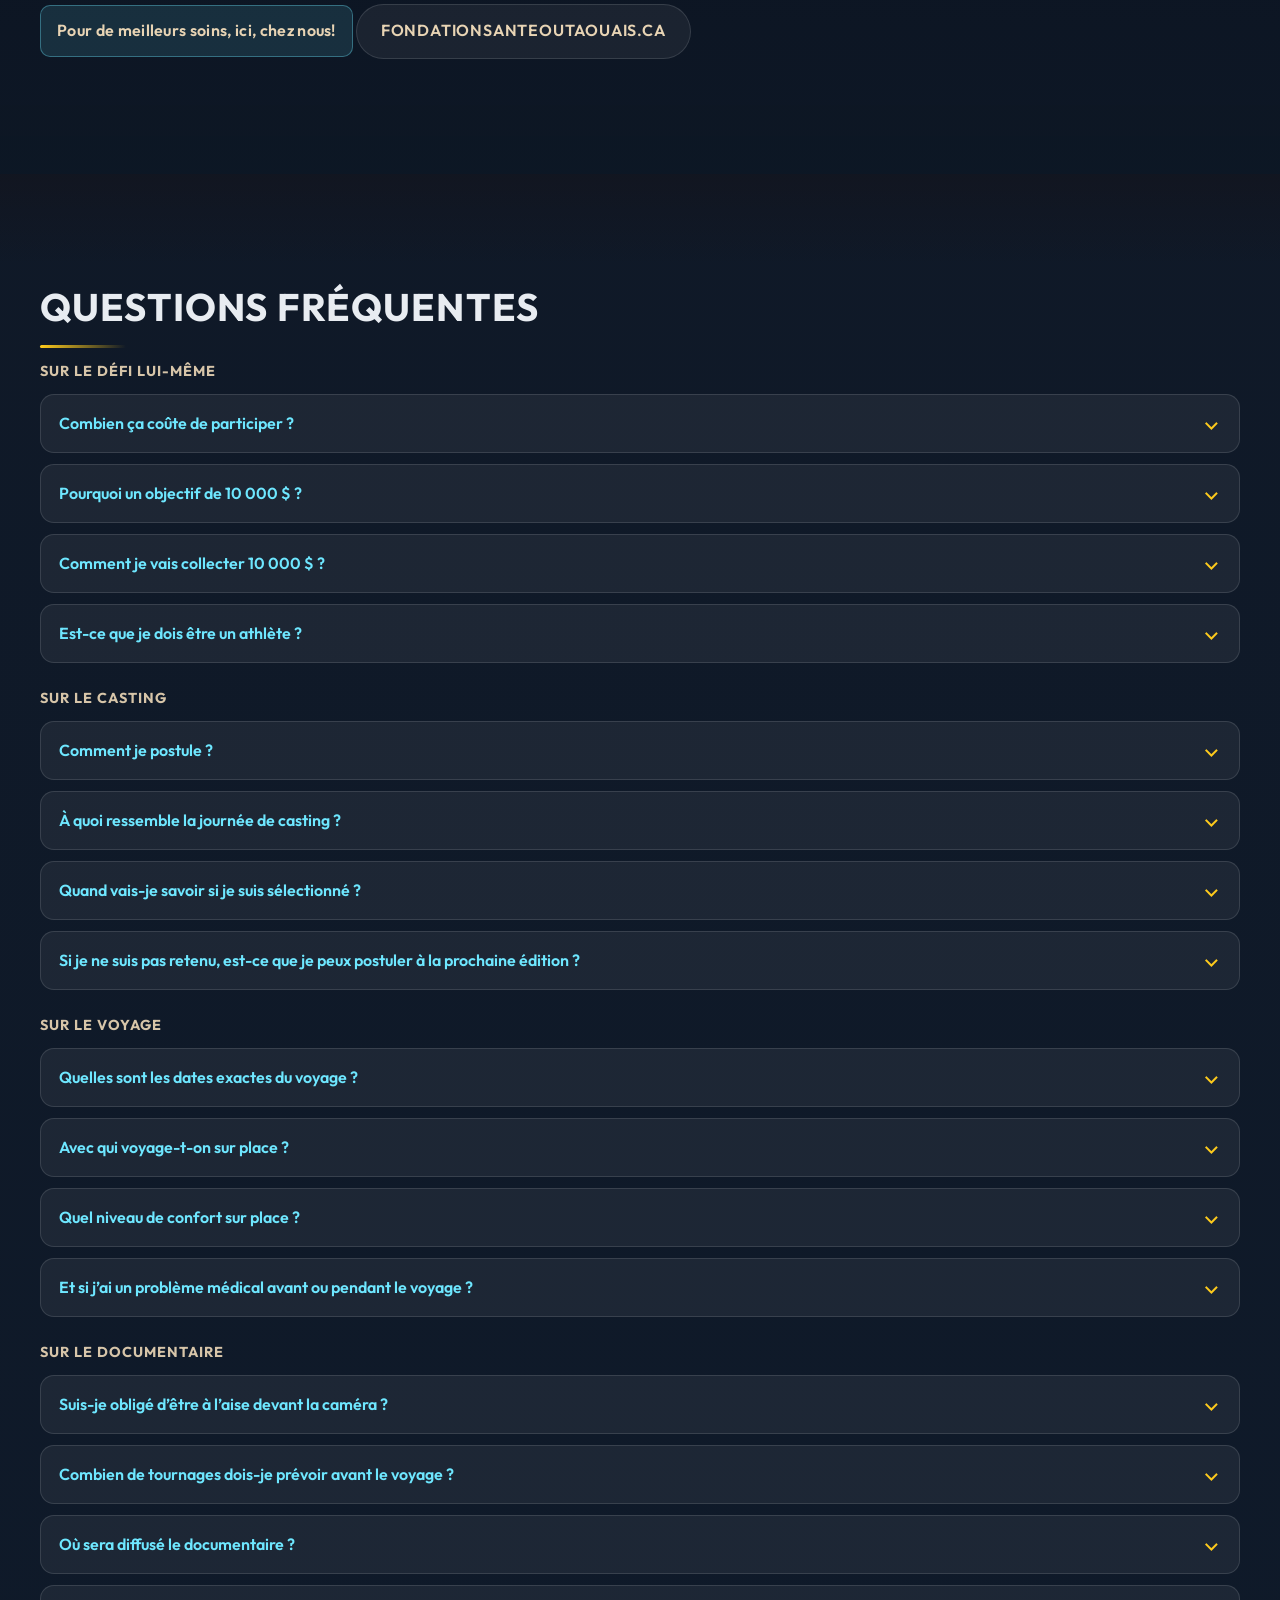
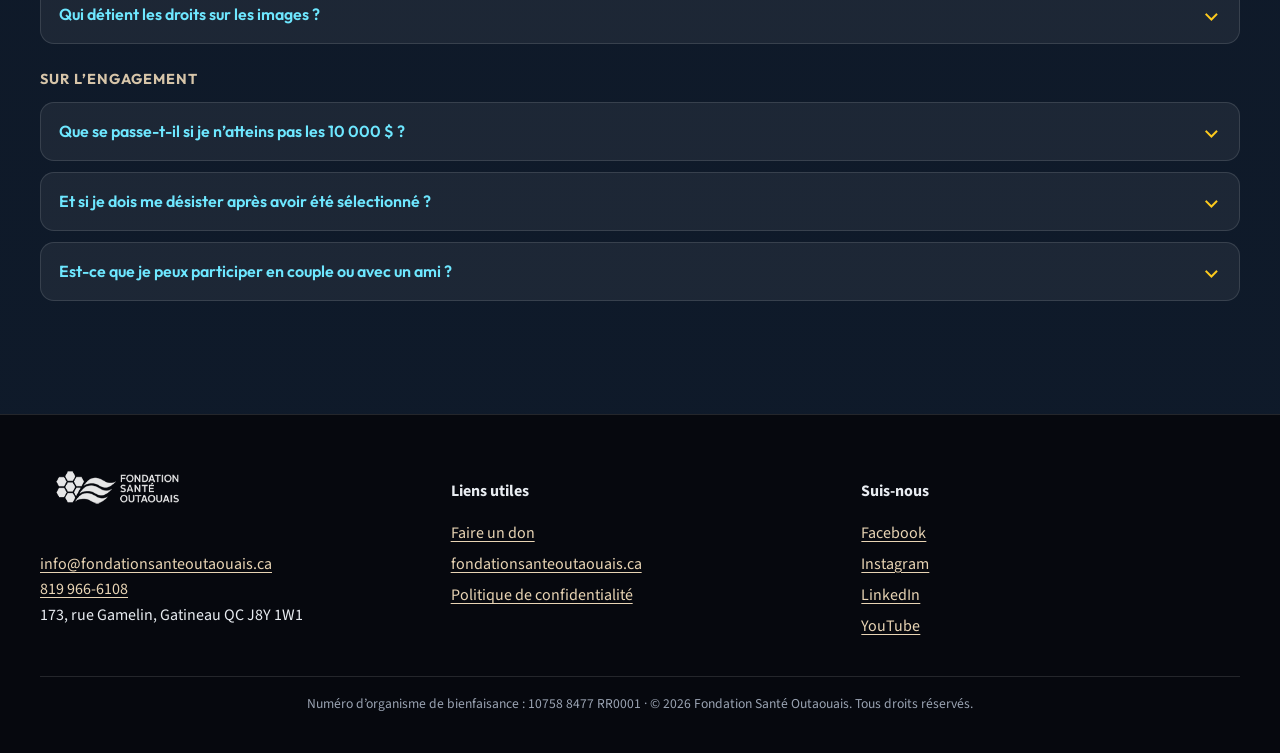
==== commit a84c61ba: "Brancher le formulaire sur l’endpoint Google Apps Script Resend. URL /exec dans meta dsf-form-endpoi" ====
--- a/defi-sans-frontieres/index.html
+++ b/defi-sans-frontieres/index.html
@@ -16,7 +16,7 @@
     <!-- Si le sous-domaine *.ucarecd.net ne s’ouvre pas (NXDOMAIN), forcer ucarecdn.com pour les nouveaux uploads — doc https://uploadcare.com/docs/delivery/cdn/ — mettre content="disabled" pour le défaut Uploadcare -->
     <meta name="uploadcare-cdn-base" content="https://ucarecdn.com" />
     <!-- OBLIGATOIRE en prod : URL Google Apps Script /exec (Resend : scripts/google-apps-script-resend-mailer.gs) ou Basin. Ne jamais mettre la clé Resend ici. Web3Forms bloque ce domaine. -->
-    <meta name="dsf-form-endpoint" content="" />
+    <meta name="dsf-form-endpoint" content="https://script.google.com/macros/s/AKfycbz-rIEUtrKXEBeI_Ylu37ux48XtOH1wAtkOOdBbIYxQeNgormaFhG2IfyWjRarE56lt7Q/exec" />
     <meta name="web3forms-access-key" content="ab04556d-21de-40a8-aab0-5e0f9cc15a0f" />
     <title>Défi Sans Frontières — Maroc 2026 | Fondation Santé Outaouais</title>
     <meta
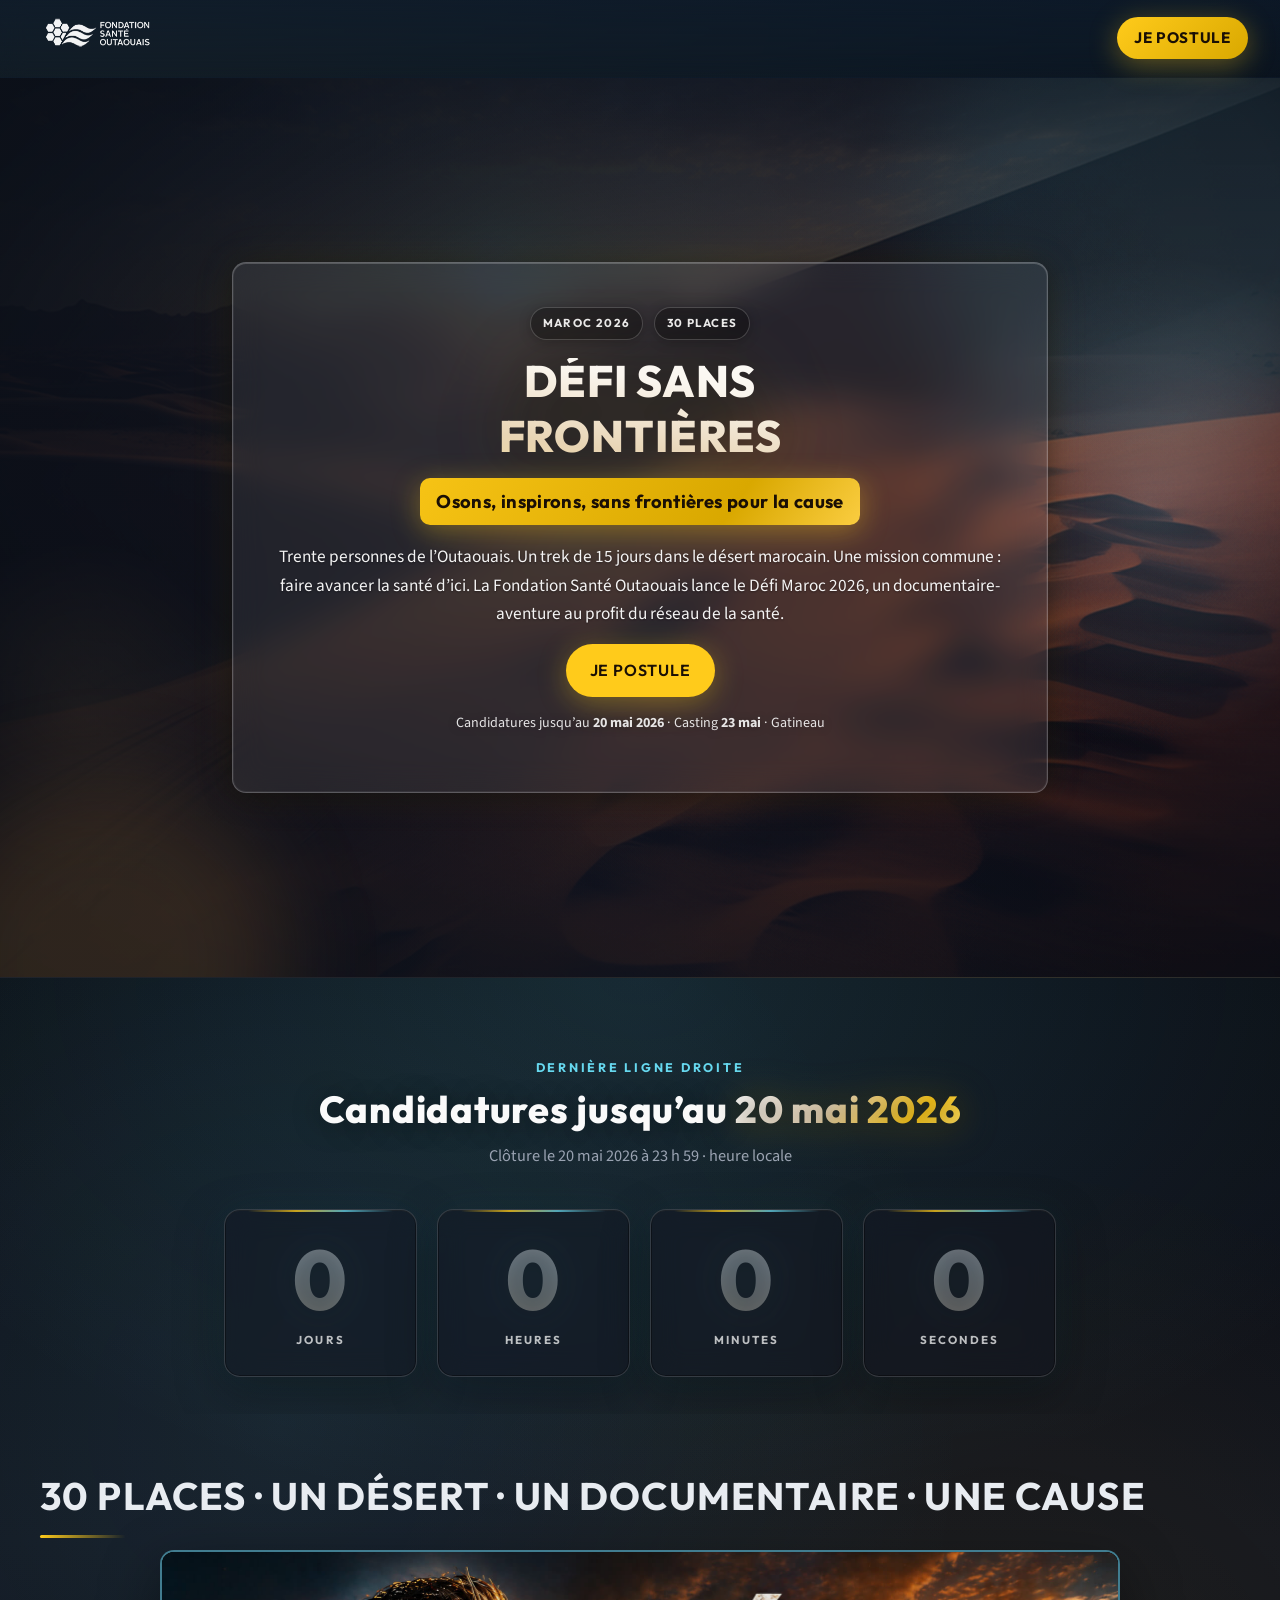
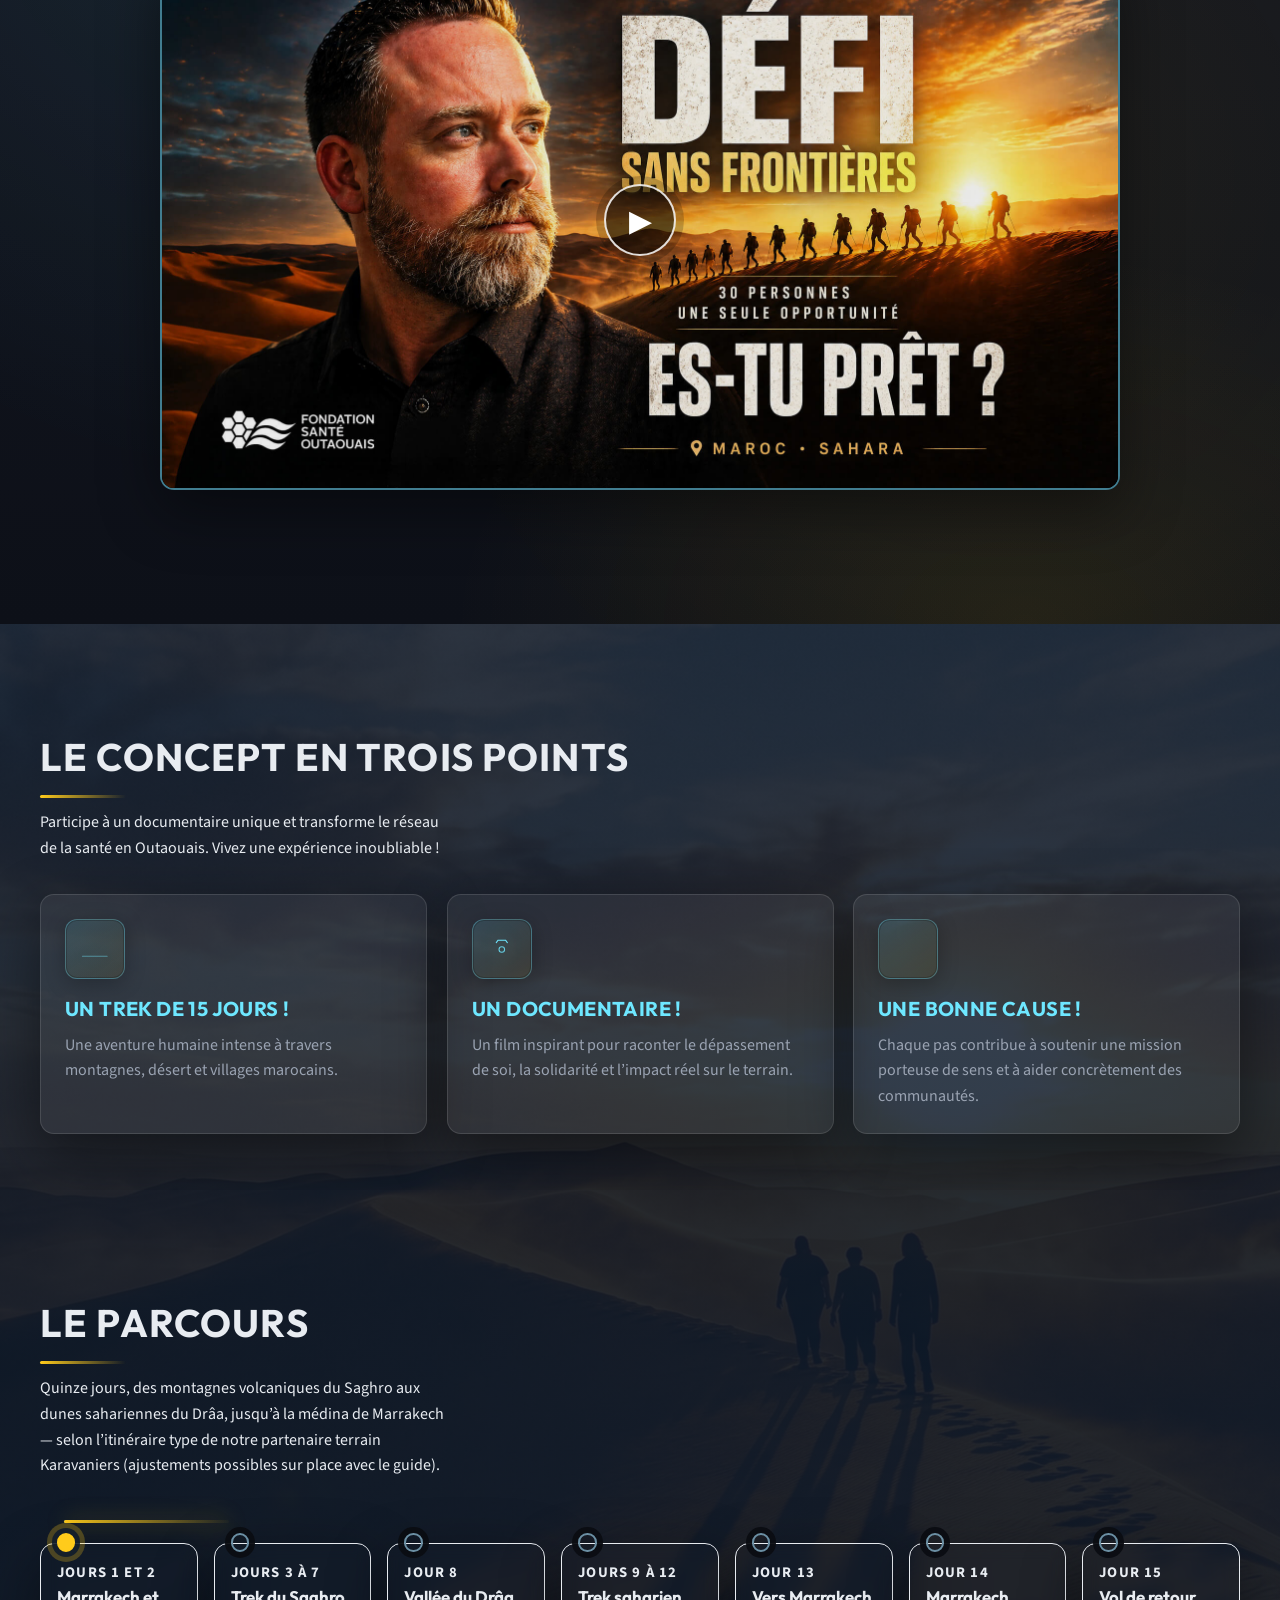
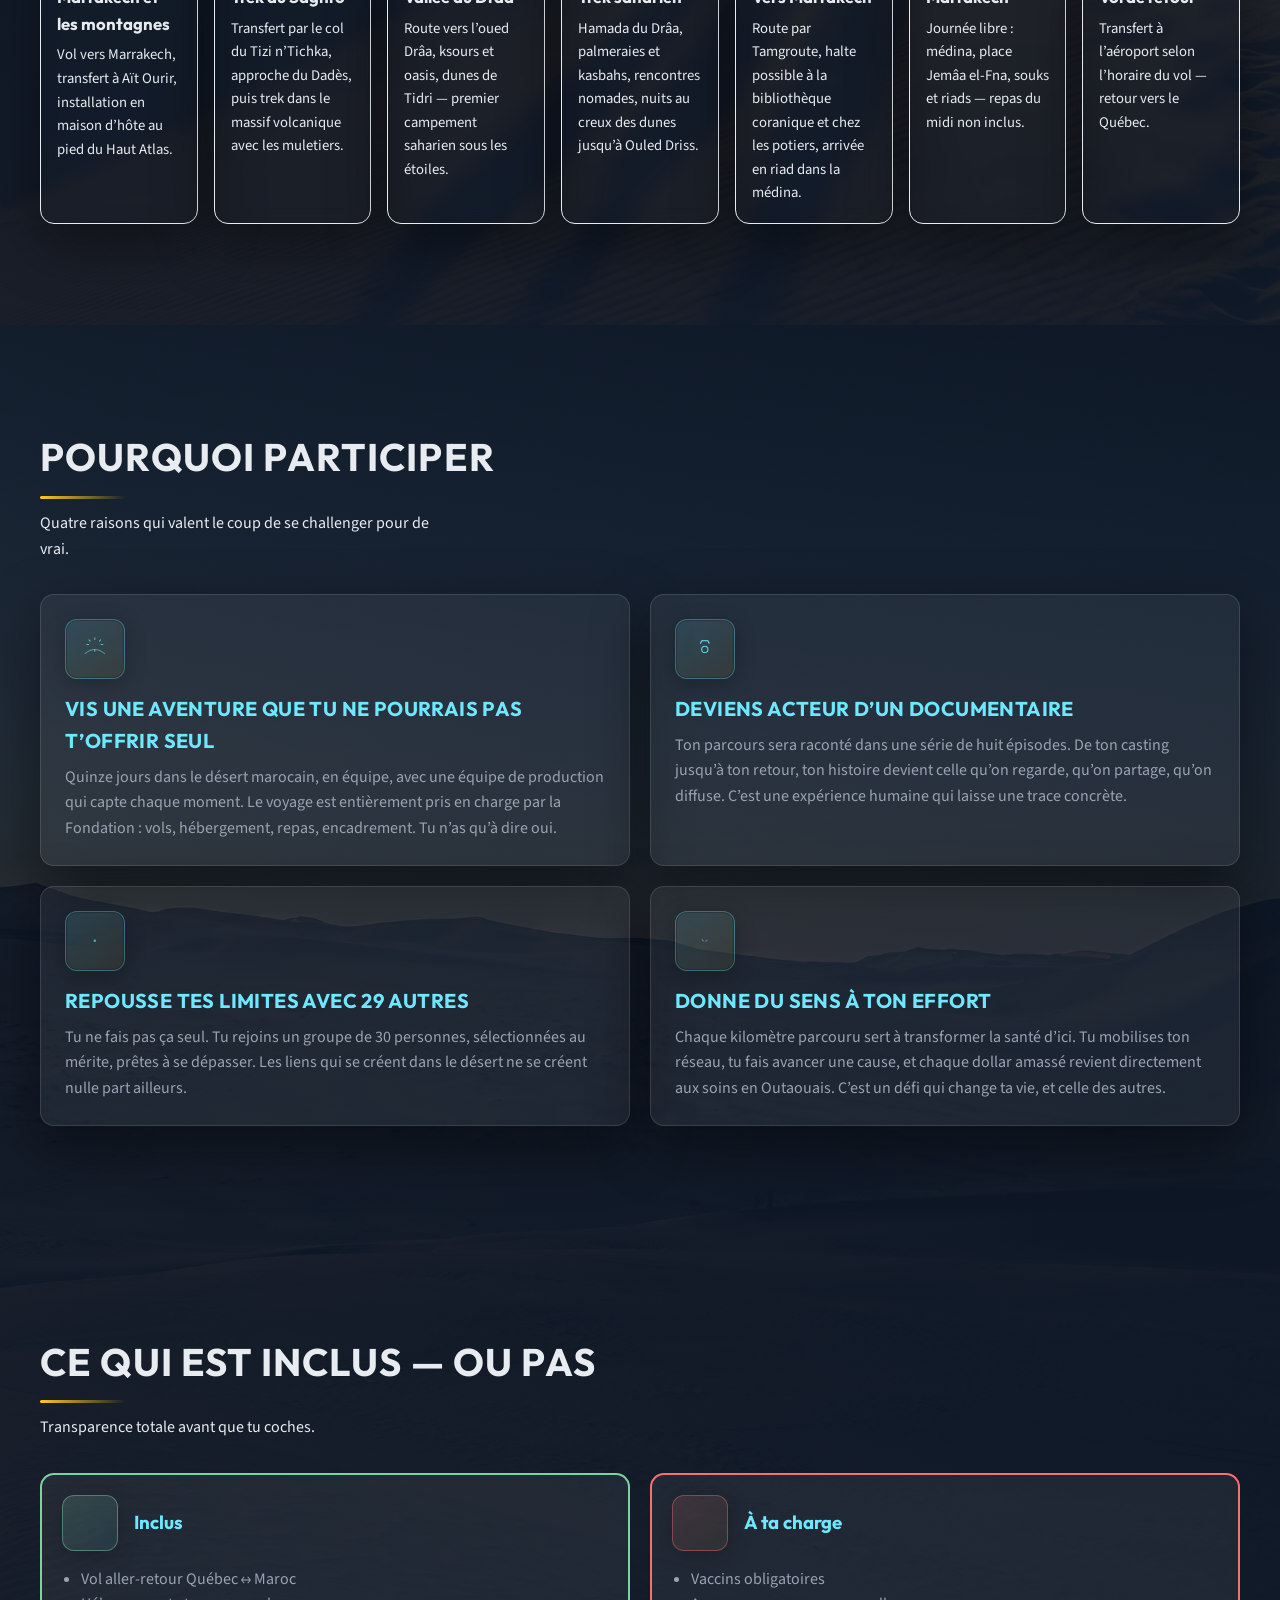
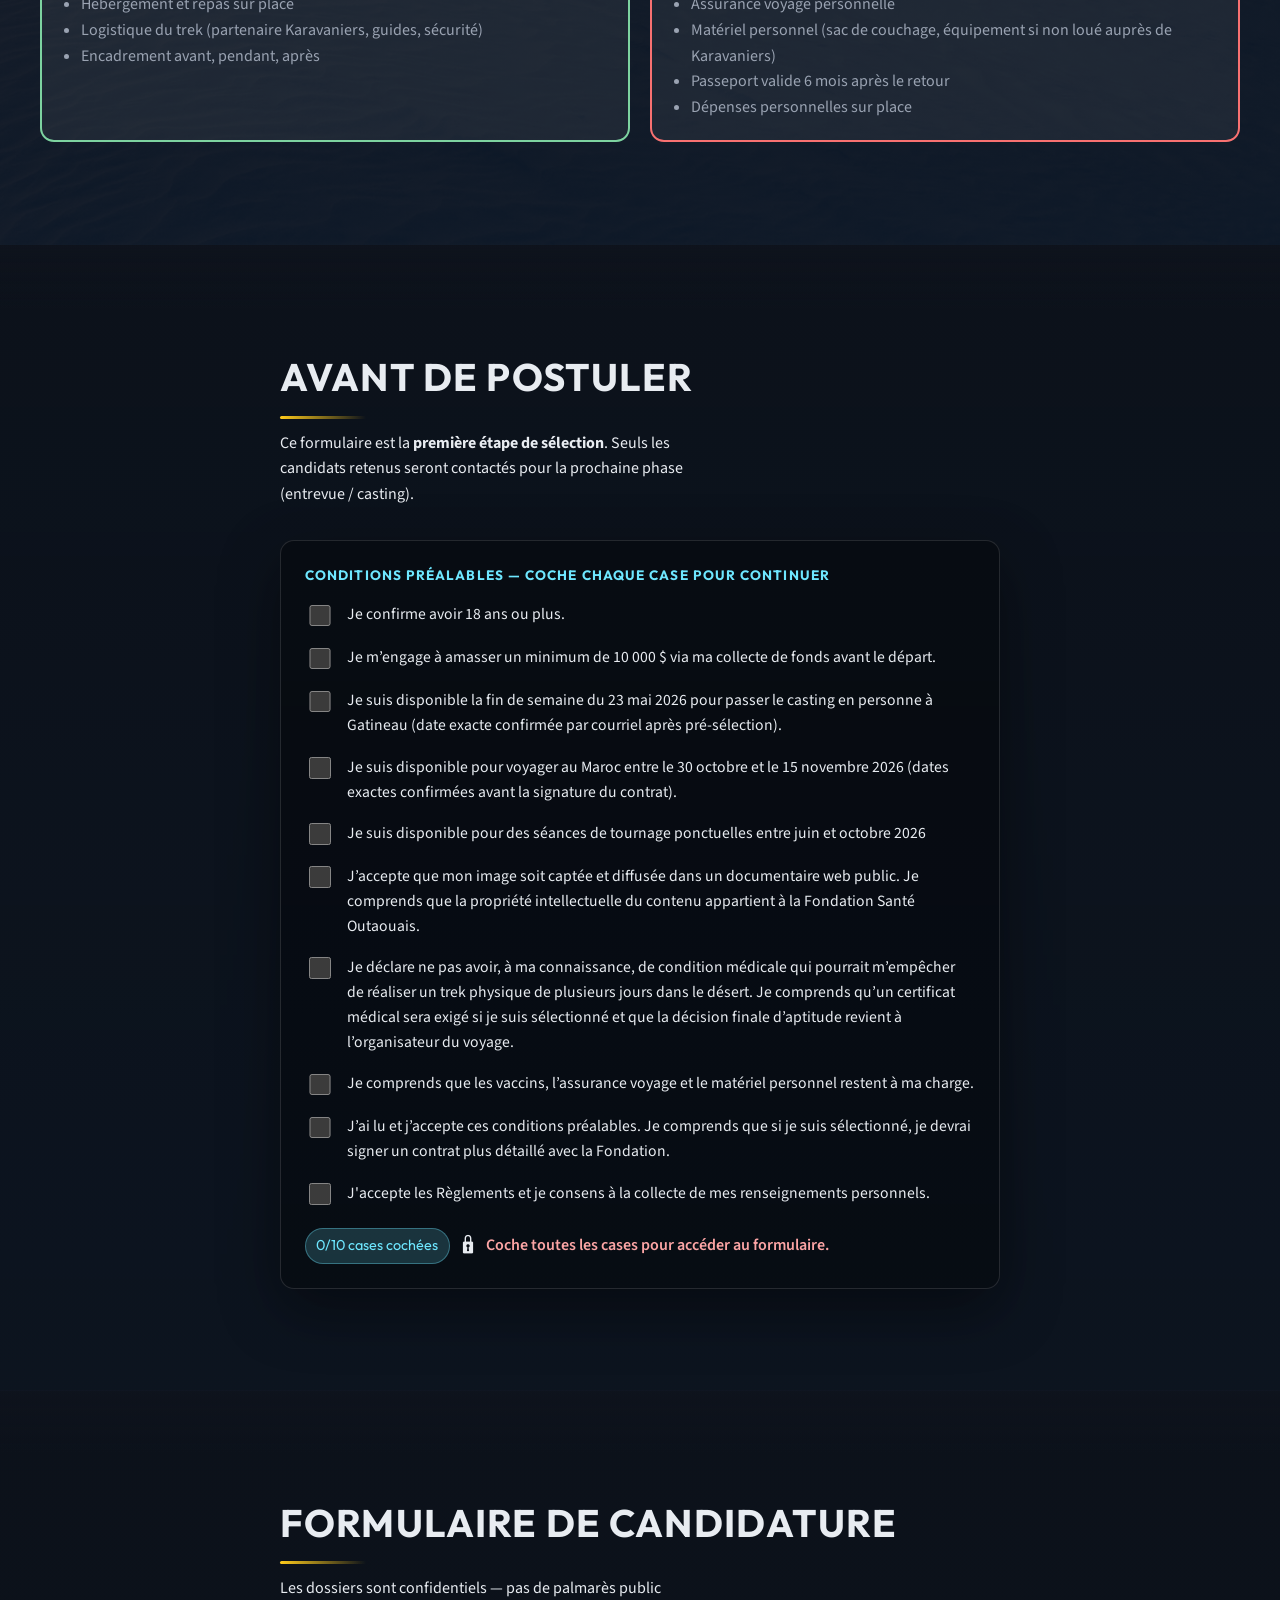
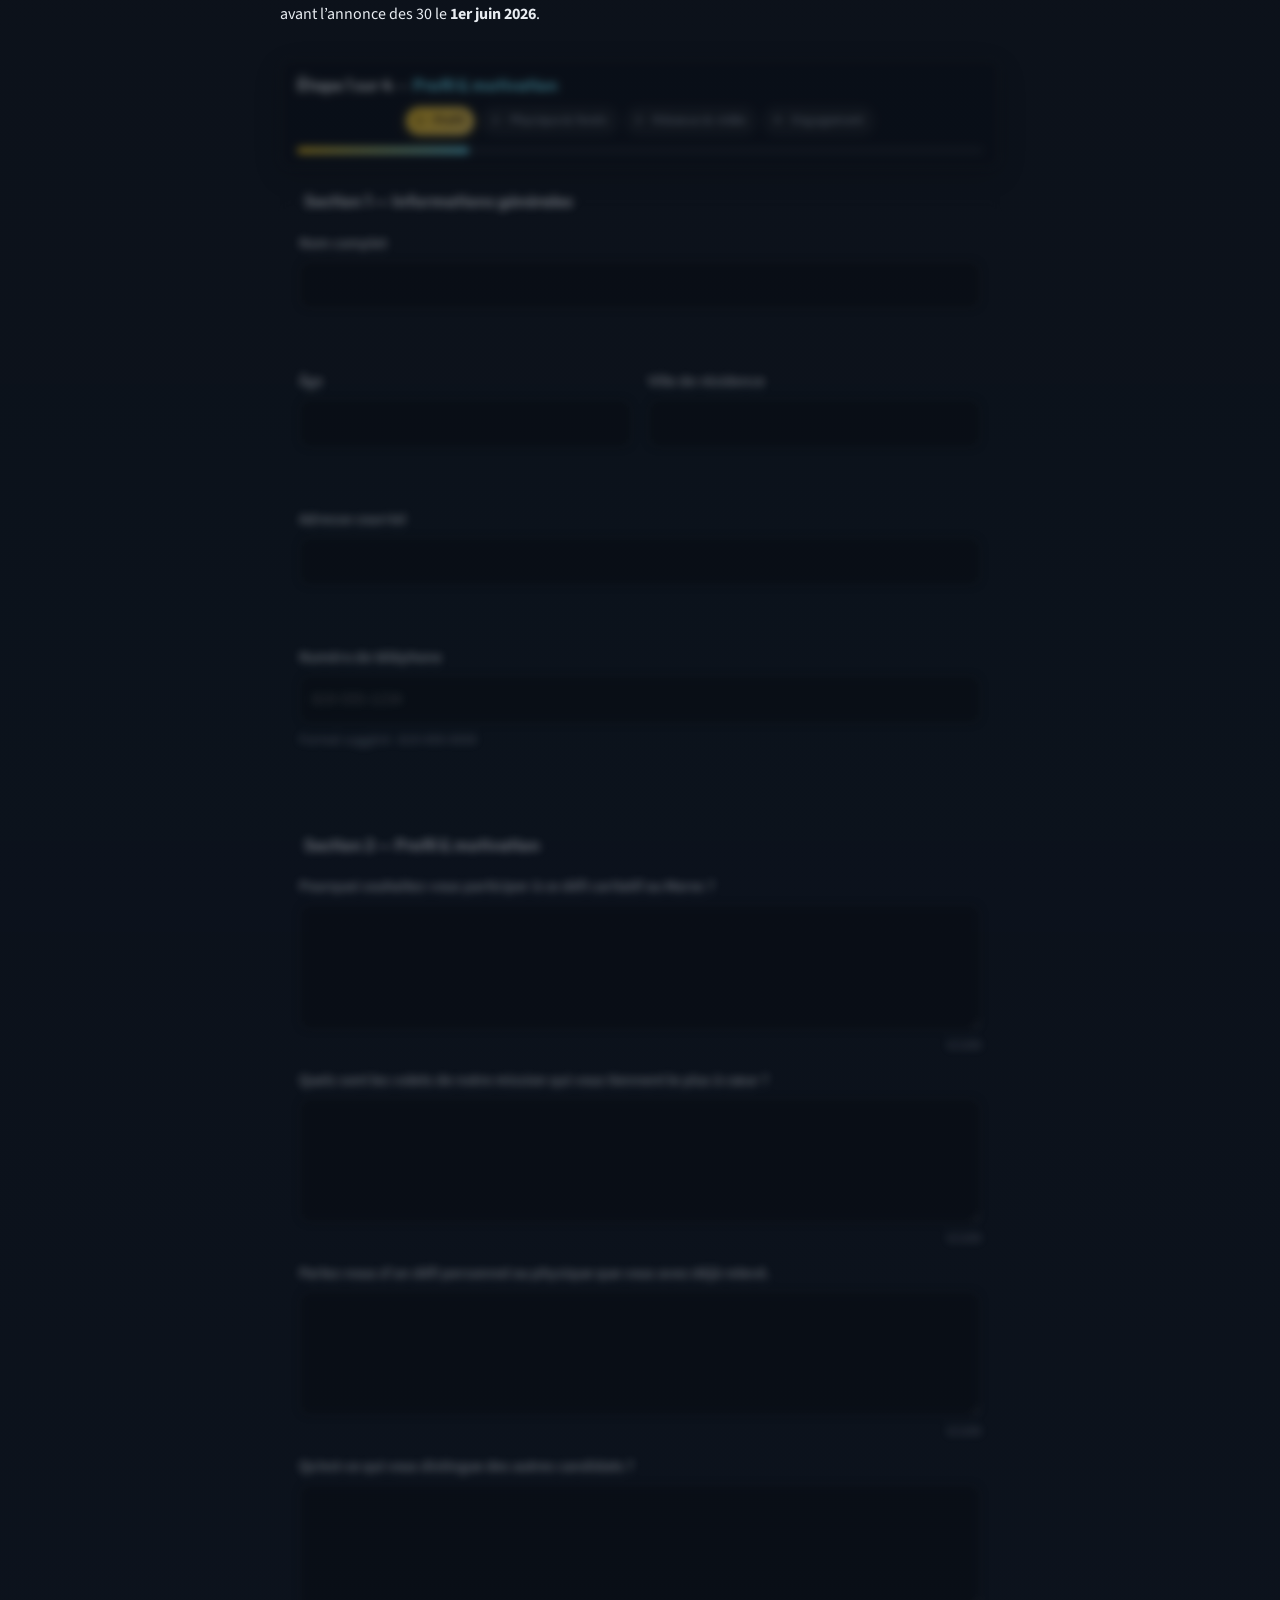
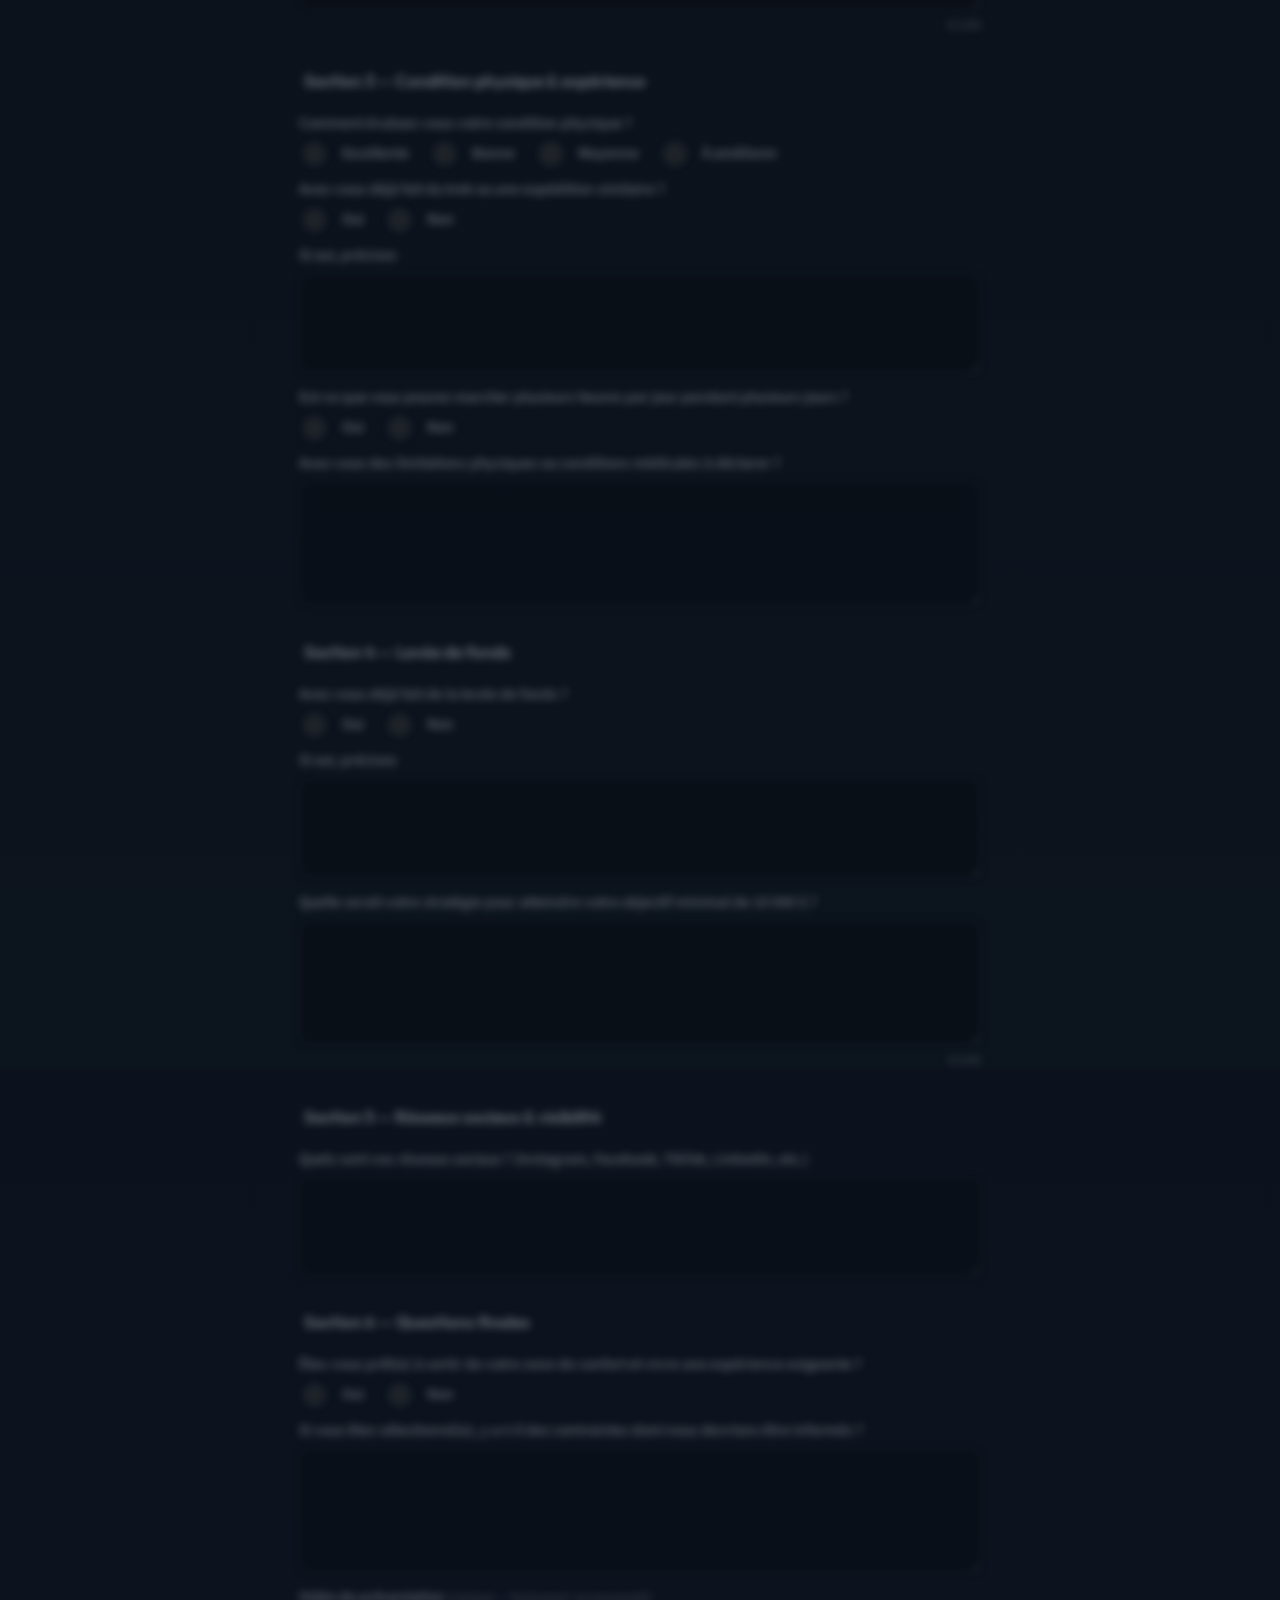
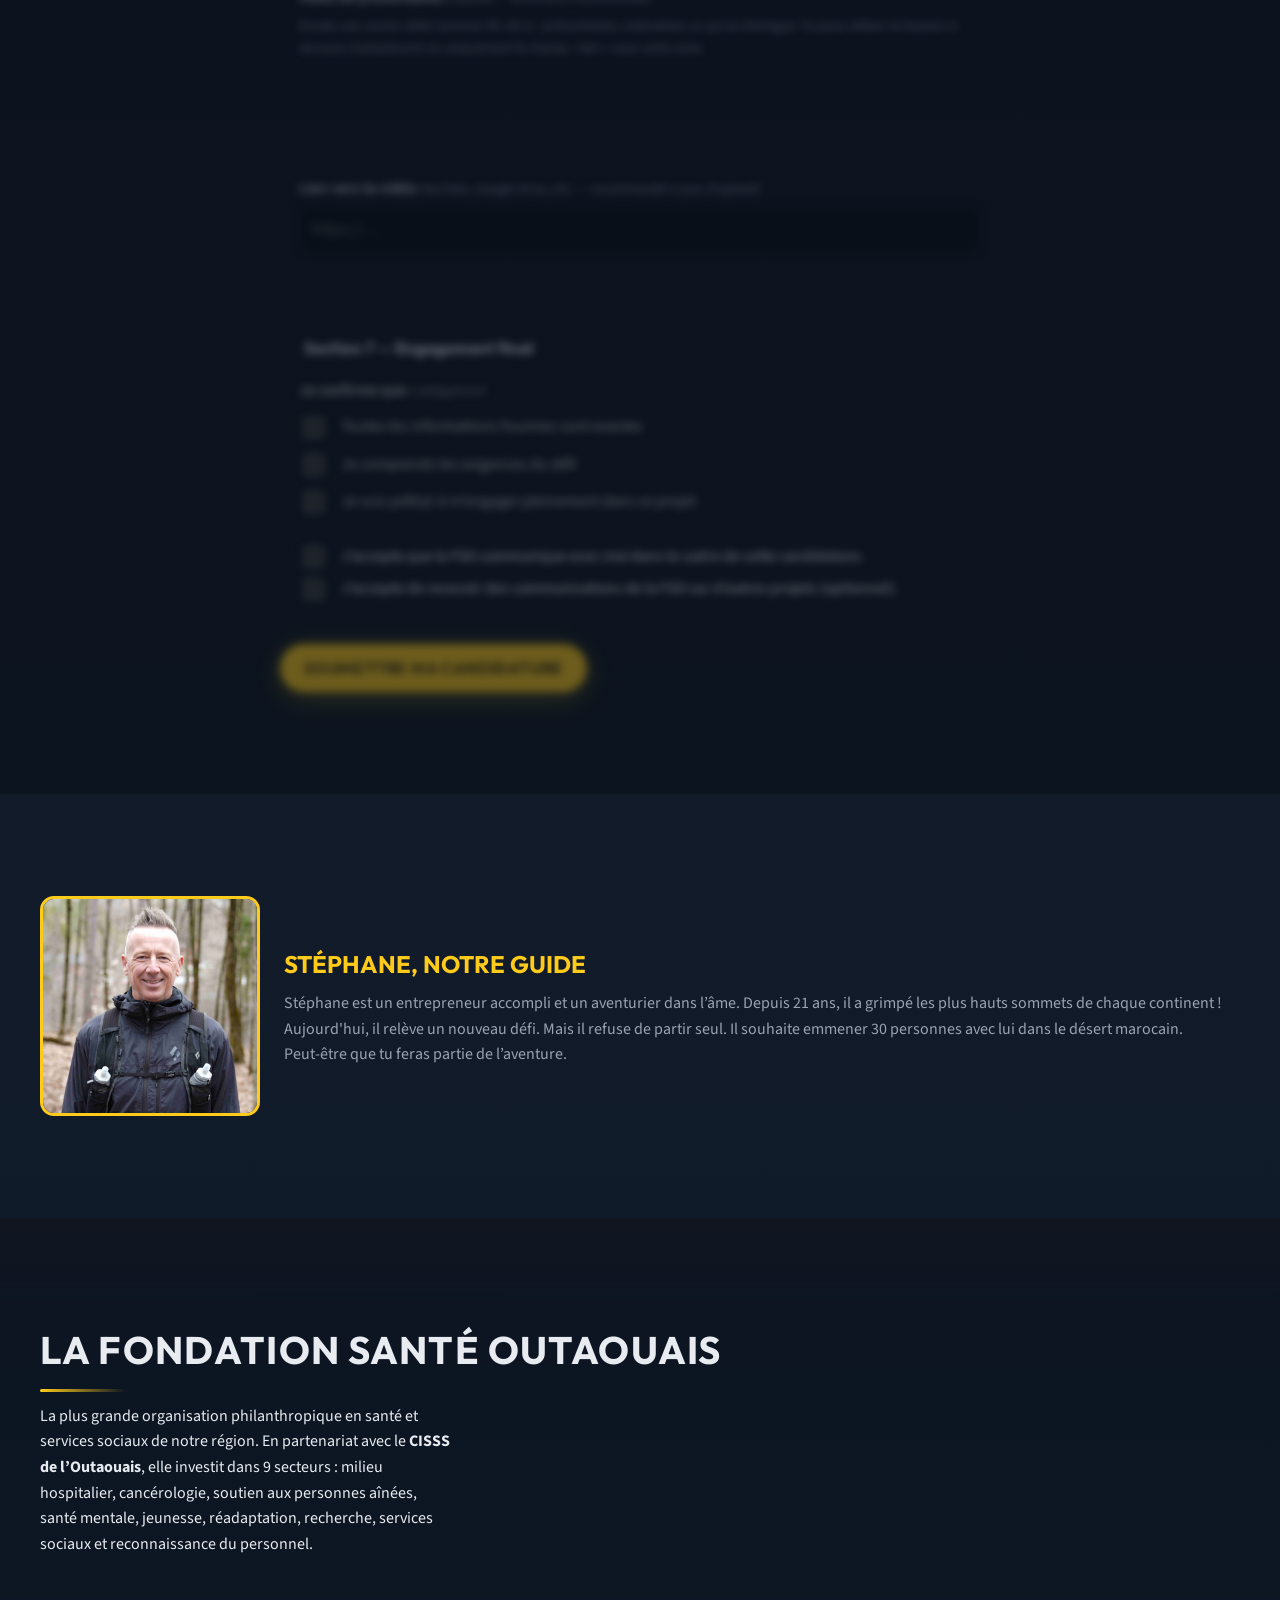
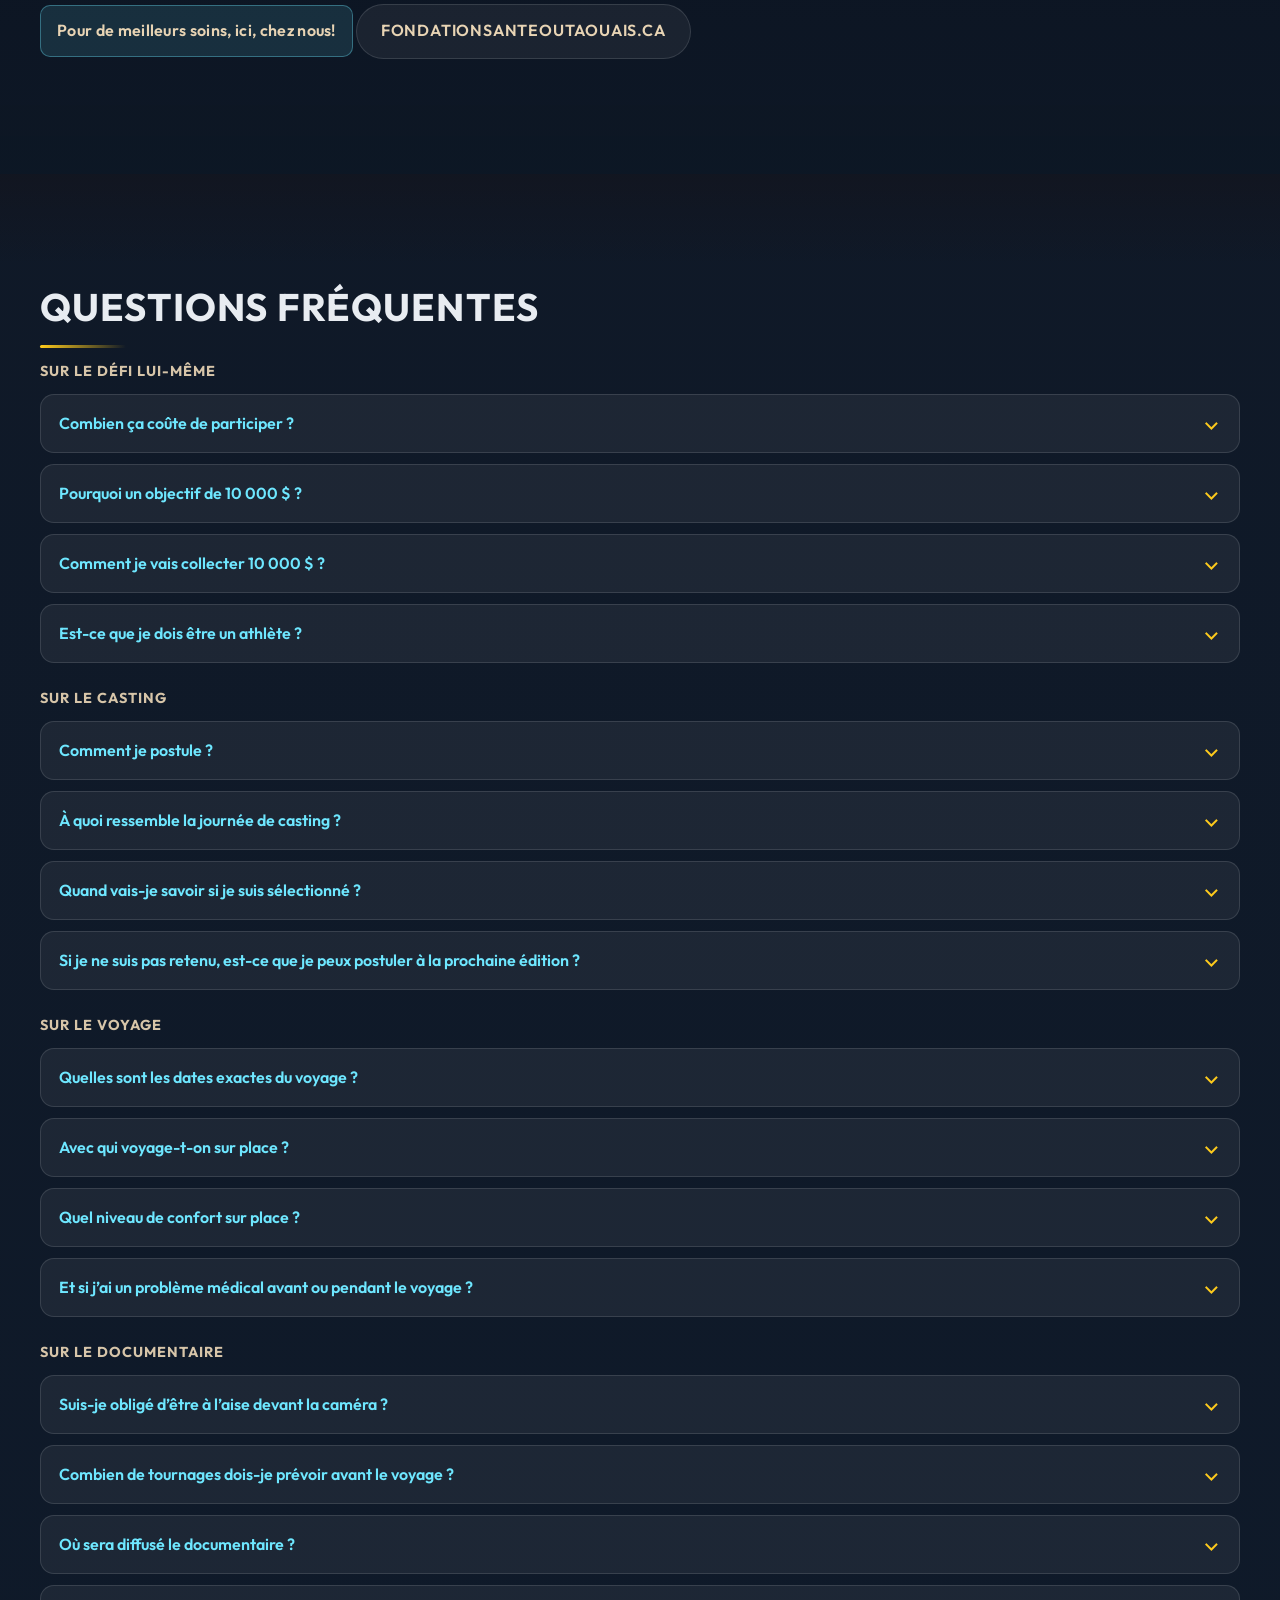
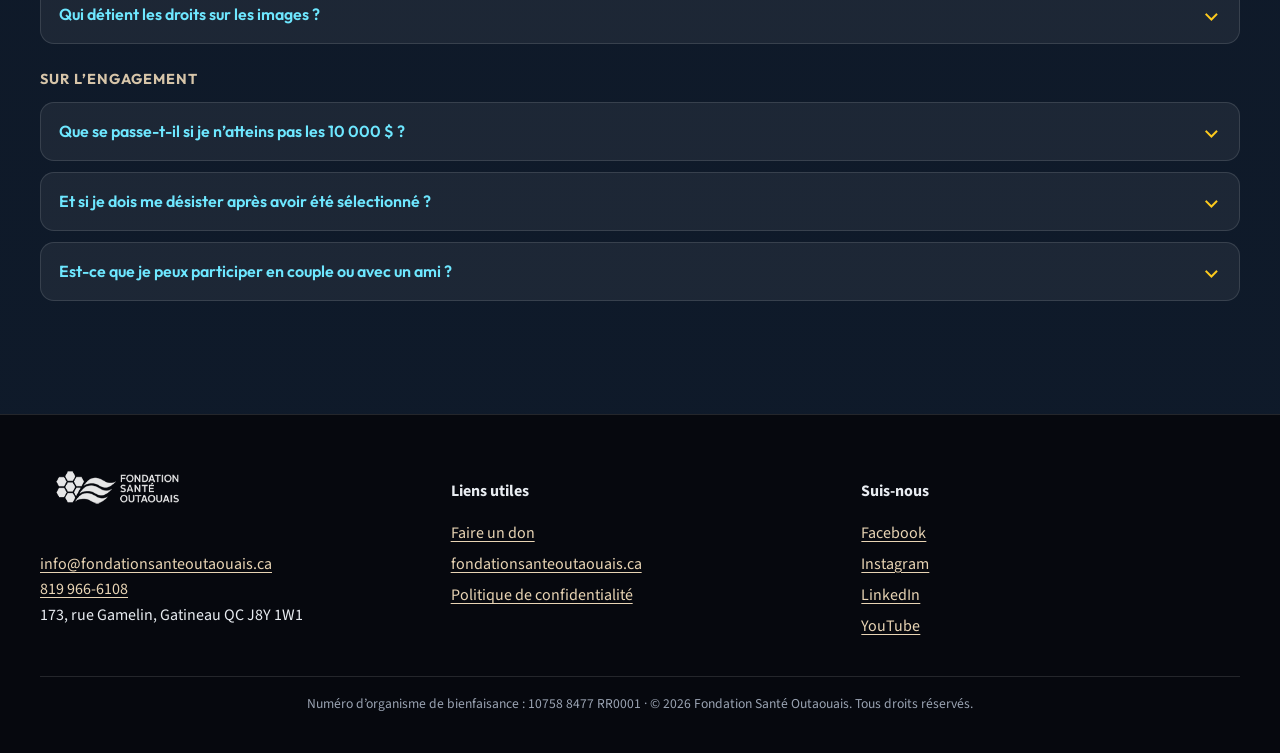
==== commit f5fd3b15: "Mettre à jour l’URL Google Apps Script pour l’envoi des candidatures. Co-authored-by: Cursor <cursor" ====
--- a/defi-sans-frontieres/index.html
+++ b/defi-sans-frontieres/index.html
@@ -16,7 +16,7 @@
     <!-- Si le sous-domaine *.ucarecd.net ne s’ouvre pas (NXDOMAIN), forcer ucarecdn.com pour les nouveaux uploads — doc https://uploadcare.com/docs/delivery/cdn/ — mettre content="disabled" pour le défaut Uploadcare -->
     <meta name="uploadcare-cdn-base" content="https://ucarecdn.com" />
     <!-- OBLIGATOIRE en prod : URL Google Apps Script /exec (Resend : scripts/google-apps-script-resend-mailer.gs) ou Basin. Ne jamais mettre la clé Resend ici. Web3Forms bloque ce domaine. -->
-    <meta name="dsf-form-endpoint" content="https://script.google.com/macros/s/AKfycbz-rIEUtrKXEBeI_Ylu37ux48XtOH1wAtkOOdBbIYxQeNgormaFhG2IfyWjRarE56lt7Q/exec" />
+    <meta name="dsf-form-endpoint" content="https://script.google.com/macros/s/AKfycbweXMMdGgECDV4aaWAqq-fi3XGPEHTMPd8XdA0uNrEGBgFIzuUi7oAvRsMf47TmKokJeA/exec" />
     <meta name="web3forms-access-key" content="ab04556d-21de-40a8-aab0-5e0f9cc15a0f" />
     <title>Défi Sans Frontières — Maroc 2026 | Fondation Santé Outaouais</title>
     <meta
